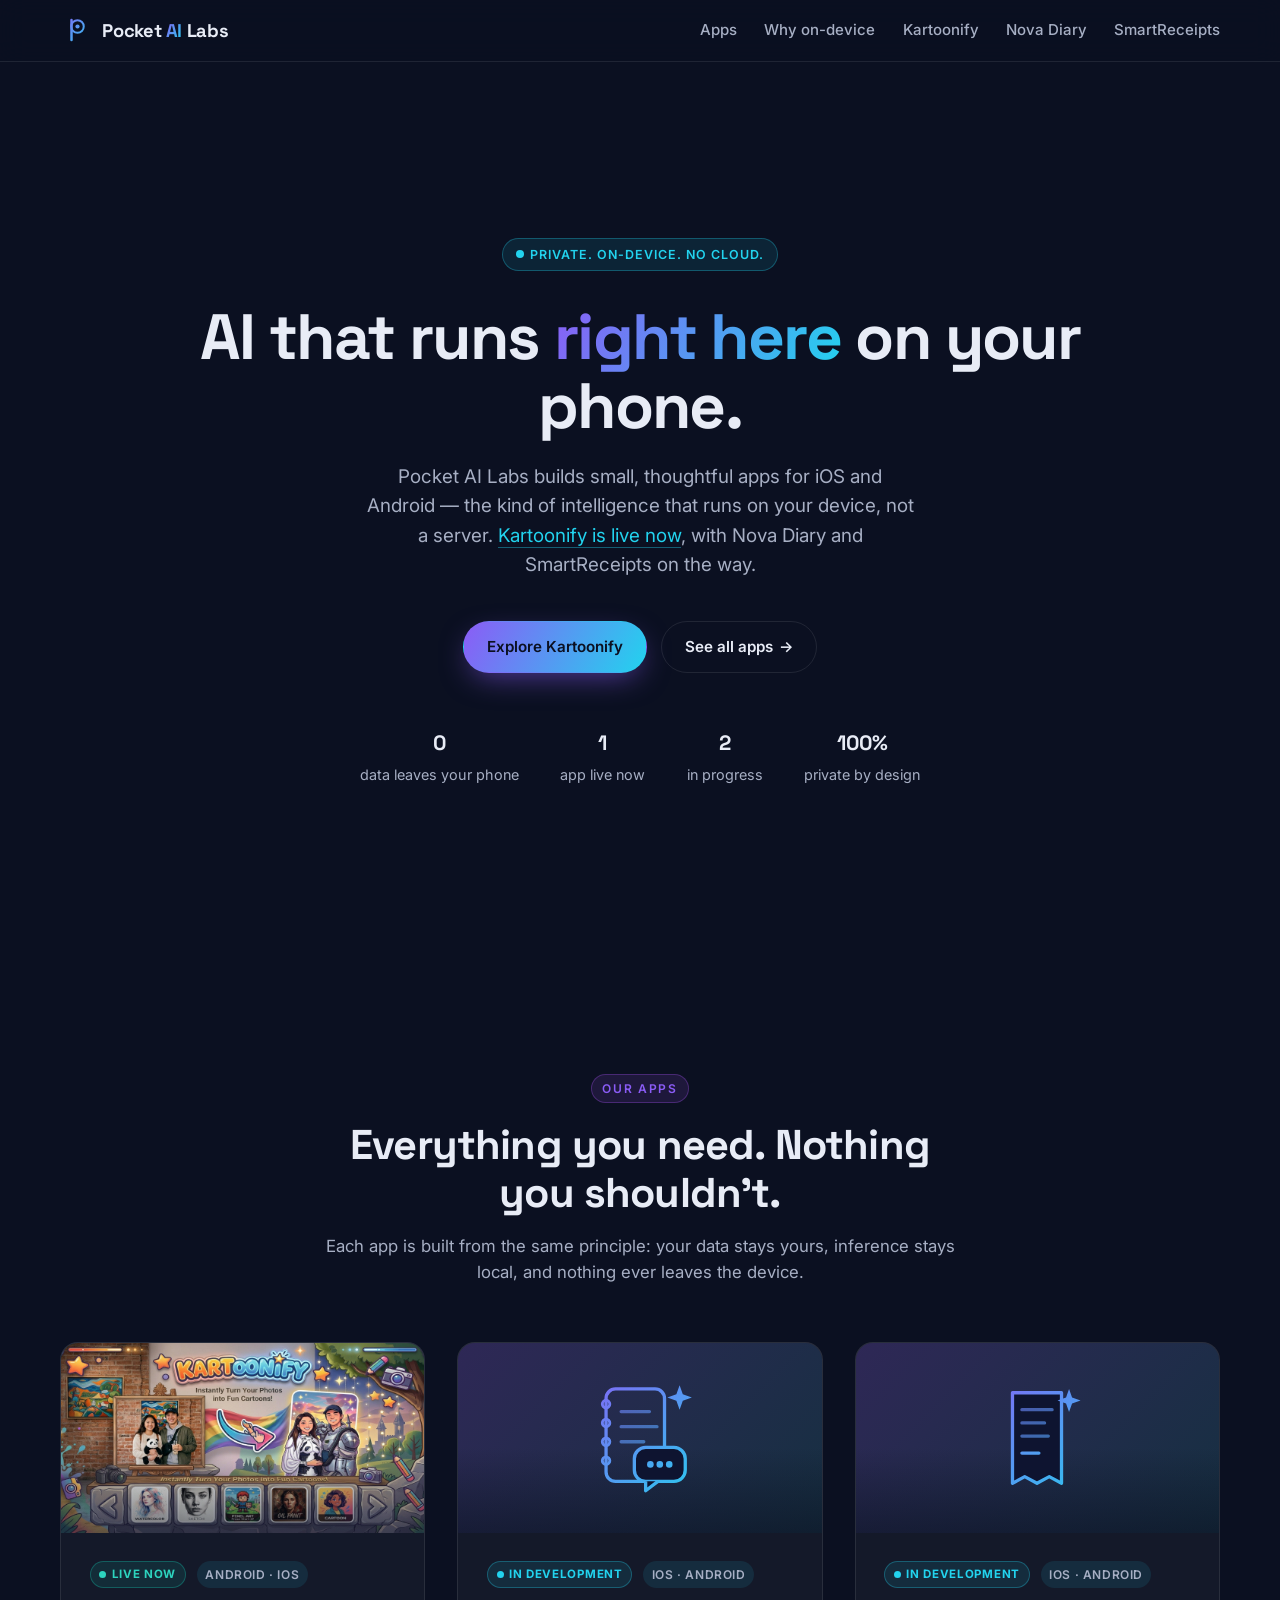
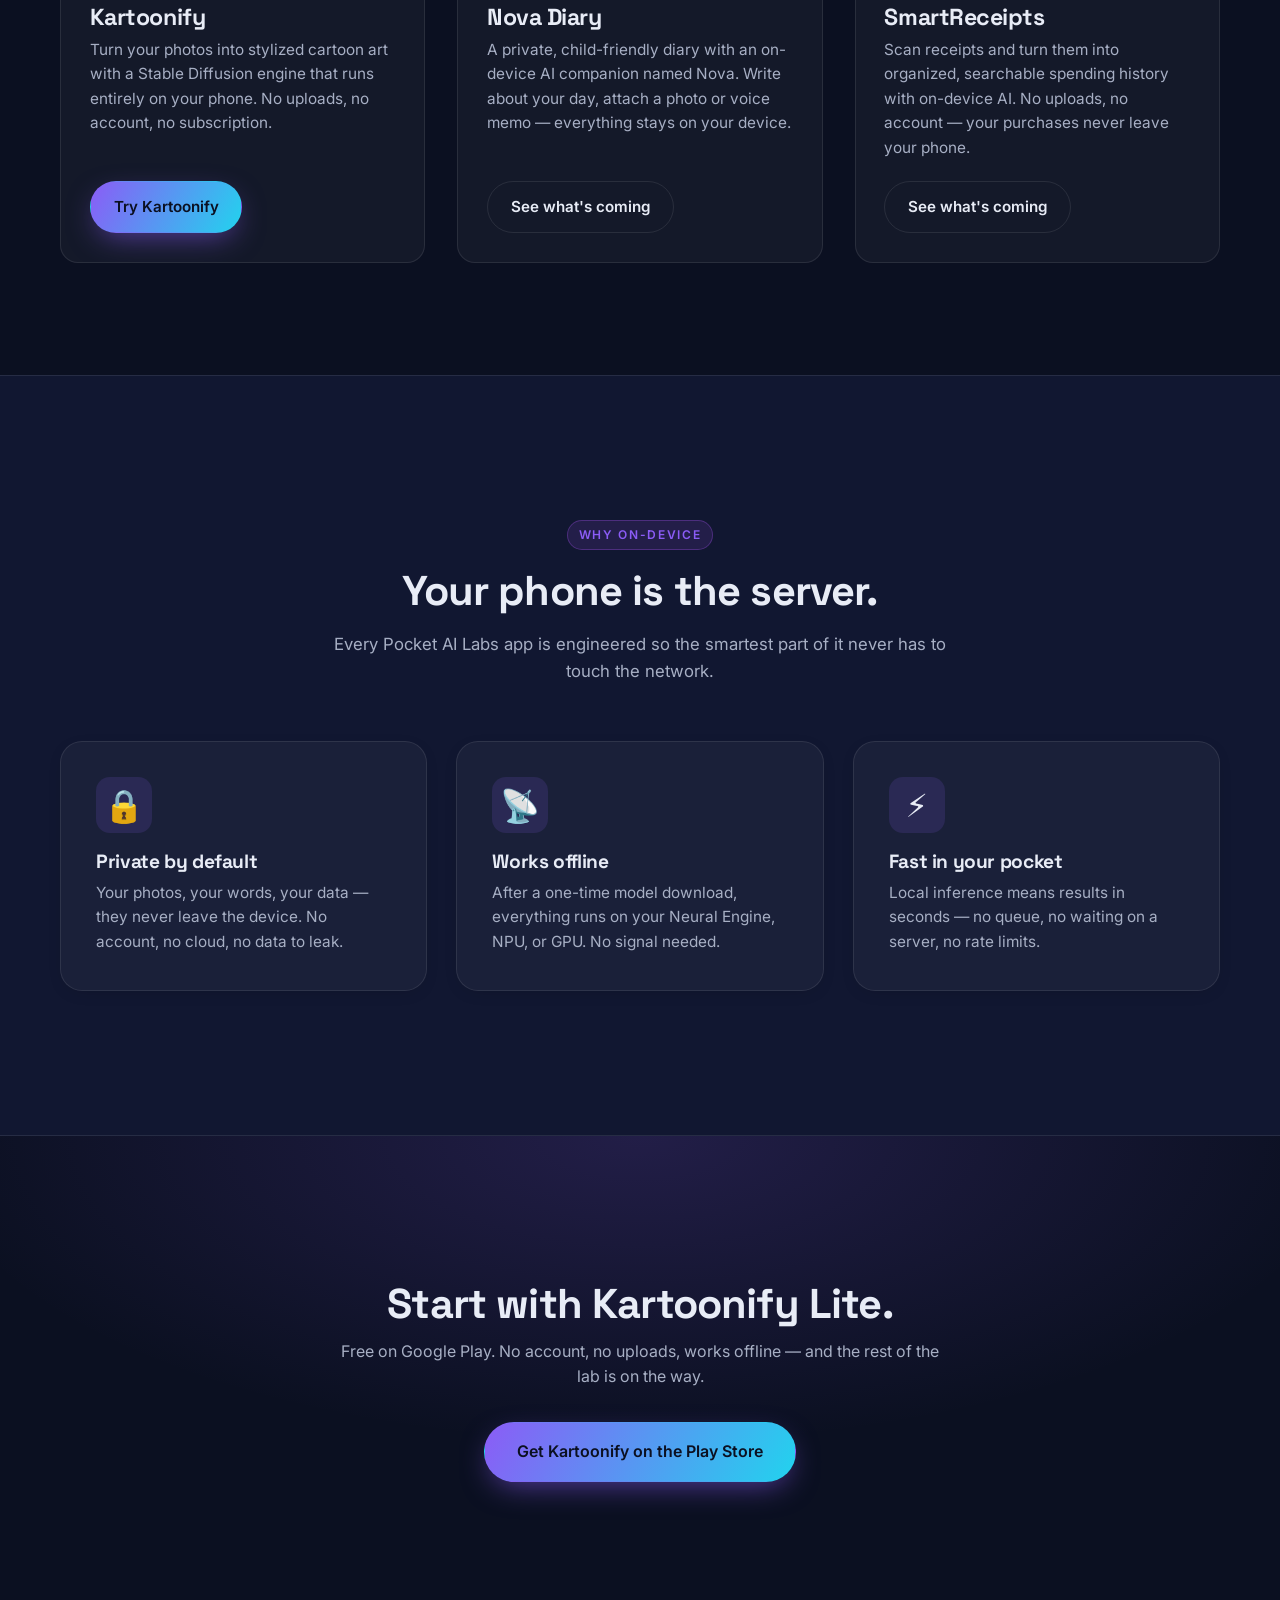
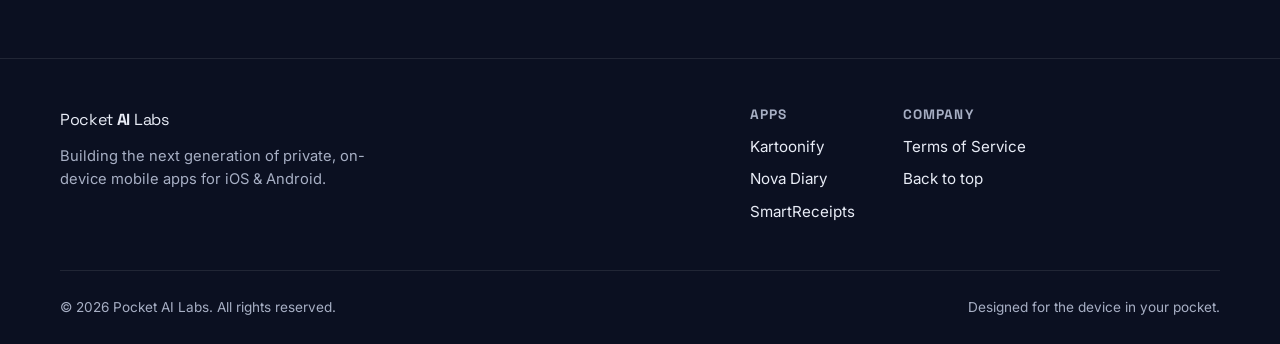
==== index.html @ 828a1514 "Wire Nova Diary placeholder links to the new landing page - Homepage Nova Diary card: 'Watch this sp" ====
<!DOCTYPE html>
<html lang="en">
<head>
  <meta charset="UTF-8" />
  <meta name="viewport" content="width=device-width, initial-scale=1.0" />
  <meta name="description" content="Pocket AI Labs — Building private, on-device AI apps for iOS and Android. Kartoonify is live now. Something's cooking…" />
  <meta name="theme-color" content="#0b1021" />
  <link rel="icon" type="image/svg+xml" href="assets/social/favicon.svg" />
  <link rel="apple-touch-icon" href="assets/social/favicon.svg" />
  <title>Pocket AI Labs — On-device AI apps · Pocket AI Labs</title>
  <link rel="preconnect" href="https://fonts.googleapis.com" />
  <link rel="preconnect" href="https://fonts.gstatic.com" crossorigin />
  <link href="https://fonts.googleapis.com/css2?family=Inter:wght@400;500;600;700;800&family=Space+Grotesk:wght@500;600;700;800&display=swap" rel="stylesheet" />
  <link rel="stylesheet" href="css/styles.css" />
  <style>
    /* ---------- Hero ---------- */
    .studio-hero {
      min-height: 100vh;
      display: flex;
      flex-direction: column;
      align-items: center;
      justify-content: center;
      text-align: center;
      padding: clamp(4rem, 10vw, 7rem) 0;
    }
    .studio-hero > .container { width: min(1160px, 92%); }
    .studio-badge {
      display: inline-flex; align-items: center; gap: 0.55em;
      font-size: 0.78rem; font-weight: 600; letter-spacing: 0.08em;
      text-transform: uppercase; color: var(--cyan);
      background: rgba(34, 211, 238, 0.1); border: 1px solid rgba(34, 211, 238, 0.3);
      border-radius: 999px; padding: 0.45em 1em; margin-bottom: 2rem;
    }
    .studio-badge .dot { width: 8px; height: 8px; border-radius: 50%; background: var(--cyan); box-shadow: 0 0 0 0 rgba(34,211,238,0.6); animation: badgePulse 2s ease-out infinite; }
    @keyframes badgePulse { 0% { box-shadow: 0 0 0 0 rgba(34,211,238,0.5); } 70% { box-shadow: 0 0 0 10px rgba(34,211,238,0); } 100% { box-shadow: 0 0 0 0 rgba(34,211,238,0); } }
    .studio-copy h1 {
      font-size: clamp(2.4rem, 6.5vw, 4rem); font-weight: 800; line-height: 1.08;
      letter-spacing: -0.025em; margin: 0 auto 1.3rem; max-width: 22ch;
    }
    .studio-sub { font-size: 1.18rem; color: var(--text-dim); max-width: 46ch; margin: 0 auto 2.6rem; line-height: 1.55; }
    .studio-sub a { color: var(--cyan); text-decoration: none; border-bottom: 1px solid rgba(34,211,238,0.4); }
    .studio-sub a:hover { border-bottom-color: var(--cyan); }
    .studio-cta { display: flex; gap: 0.9rem; justify-content: center; flex-wrap: wrap; margin-bottom: 3.4rem; }
    .studio-principles { display: flex; gap: 2.6rem; justify-content: center; flex-wrap: wrap; list-style: none; }
    .studio-principles li { color: var(--text-dim); font-size: 0.9rem; display: flex; flex-direction: column; gap: 0.15em; }
    .studio-principles li b { display: block; font-family: "Space Grotesk", sans-serif; font-size: 1.3rem; color: var(--text); }

    /* ---------- Section kicker (matches kartoonify.css) ---------- */
    .kicker {
      display: inline-block; font-size: 0.75rem; font-weight: 600;
      letter-spacing: 0.14em; text-transform: uppercase; color: var(--violet, #a855f7);
      background: rgba(168, 85, 247, 0.12); border: 1px solid rgba(168, 85, 247, 0.3);
      padding: 0.35em 0.85em; border-radius: 999px; margin-bottom: 1.1rem;
    }

    /* ---------- App lineup ---------- */
    .apps-section { padding: clamp(4rem, 10vw, 7rem) 0; }
    .app-cards { display: grid; grid-template-columns: repeat(auto-fit, minmax(320px, 1fr)); gap: 2rem; align-items: stretch; }
    .app-card {
      background: var(--surface); border: 1px solid var(--border); border-radius: var(--radius);
      overflow: hidden; transition: transform 0.3s var(--ease), border-color 0.3s, background 0.3s;
      display: flex; flex-direction: column; height: 100%;
    }
    .app-card:hover { transform: translateY(-6px); border-color: rgba(34,211,238,0.4); background: var(--surface-hi); }
    .app-thumb { position: relative; height: 190px; overflow: hidden; display: grid; place-items: center; }
    .app-thumb img { position: absolute; inset: 0; width: 100%; height: 100%; object-fit: cover; }
    .app-thumb::after { content: ""; position: absolute; inset: 0; background: linear-gradient(180deg, rgba(11,16,33,0) 55%, rgba(11,16,33,0.55)); }
    .thumb-live { background: linear-gradient(135deg, rgba(34,211,238,0.22), rgba(139,92,246,0.12)); }
    .thumb-wip { background: linear-gradient(135deg, rgba(139,92,246,0.22), rgba(34,211,238,0.12)); }
    .thumb-wip svg { width: 132px; height: 132px; position: relative; z-index: 1; }
    .app-card figcaption { padding: 1.7rem 1.8rem 1.8rem; display: flex; flex-direction: column; flex: 1; }
    .app-card figcaption h3 { font-size: 1.45rem; margin-bottom: 0.45rem; }
    .app-card figcaption > p { color: var(--text-dim); font-size: 0.96rem; flex: 1; margin-bottom: 1.3rem; }
    .app-meta { display: flex; align-items: center; gap: 0.7rem; margin-bottom: 1rem; flex-wrap: wrap; }
    .status-pill { display: inline-flex; align-items: center; gap: 0.45em; font-size: 0.72rem; font-weight: 700; letter-spacing: 0.06em; text-transform: uppercase; padding: 0.3em 0.75em; border-radius: 999px; }
    .status-live { color: #2dd4bf; background: rgba(20,184,166,0.12); border: 1px solid rgba(20,184,166,0.35); }
    .status-live .dot { width: 7px; height: 7px; border-radius: 50%; background: #2dd4bf; }
    .status-wip { color: var(--cyan); background: rgba(34,211,238,0.1); border: 1px solid rgba(34,211,238,0.3); }
    .status-wip .dot { width: 7px; height: 7px; border-radius: 50%; background: var(--cyan); }
    .app-tag { font-size: 0.75rem; font-weight: 600; letter-spacing: 0.05em; text-transform: uppercase; color: var(--text-dim); }
    .app-card .card-cta { margin-top: auto; display: flex; align-items: center; justify-content: space-between; gap: 1rem; }
    .coming-note { font-size: 0.85rem; color: var(--text-dim); font-weight: 500; }

    @media (max-width: 640px) {
      .studio-principles { gap: 1.4rem; }
      .app-cards { grid-template-columns: 1fr; }
    }
  </style>
</head>
<body id="top">
  <header class="site-header">
    <div class="container header-inner">
      <a href="#top" class="brand" aria-label="Pocket AI Labs home">
        <span class="brand-mark" aria-hidden="true">
          <svg viewBox="0 0 64 64" width="32" height="32" fill="none">
            <path d="M23 52V12" stroke="url(#g)" stroke-width="5" stroke-linecap="round"/>
            <circle cx="35" cy="25" r="12.5" stroke="url(#g)" stroke-width="4" fill="none"/>
            <circle cx="35" cy="25" r="4.2" fill="url(#g)"/>
            <defs>
              <linearGradient id="g" x1="0" y1="0" x2="64" y2="64" gradientUnits="userSpaceOnUse">
                <stop stop-color="#8b5cf6"/><stop offset="1" stop-color="#22d3ee"/>
              </linearGradient>
            </defs>
          </svg>
        </span>
        <span class="brand-name">Pocket <b>AI</b> Labs</span>
      </a>

      <nav class="main-nav" id="mainNav" aria-label="Primary">
        <a href="#apps">Apps</a>
        <a href="#why">Why on-device</a>
        <a href="kartoonify/kartoonify.html">Kartoonify</a>
        <a href="pocket_diary/nova-diary.html">Nova Diary</a>
        <a href="smartreceipts.html">SmartReceipts</a>
      </nav>

      <button class="nav-toggle" id="navToggle" aria-expanded="false" aria-controls="mainNav" aria-label="Toggle menu">
        <span></span><span></span><span></span>
      </button>
    </div>
  </header>

  <main>
    <!-- Hero -->
    <section class="studio-hero">
      <div class="container">
        <span class="studio-badge"><span class="dot" aria-hidden="true"></span> Private. On-device. No cloud.</span>
        <div class="studio-copy">
          <h1>AI that runs <span class="grad-text">right here</span> on your phone.</h1>
          <p class="studio-sub">
            Pocket AI Labs builds small, thoughtful apps for iOS and Android &mdash; the kind of
            intelligence that runs on your device, not a server. <a href="kartoonify/kartoonify.html">Kartoonify is live now</a>, with Nova Diary and SmartReceipts on the way.
          </p>
        </div>

        <div class="studio-cta">
          <a href="kartoonify/kartoonify.html" class="btn btn-primary">Explore Kartoonify</a>
          <a href="#apps" class="btn btn-ghost">See all apps <span aria-hidden="true">&rarr;</span></a>
        </div>

        <ul class="studio-principles">
          <li><b>0</b>data leaves your phone</li>
          <li><b>1</b>app live now</li>
          <li><b>2</b>in progress</li>
          <li><b>100%</b>private by design</li>
        </ul>
      </div>
    </section>

    <!-- App lineup -->
    <section class="apps-section" id="apps">
      <div class="container">
        <div class="section-head">
          <span class="kicker">Our apps</span>
          <h2>Everything you need. Nothing you shouldn't.</h2>
          <p class="section-sub">Each app is built from the same principle: your data stays yours, inference stays local, and nothing ever leaves the device.</p>
        </div>

        <div class="app-cards">
          <!-- Kartoonify -->
          <article class="app-card">
            <figure class="app-thumb thumb-live" aria-hidden="true">
              <img src="kartoonify/assets/images/kartoonify/splash_landscape.jpeg" alt="" loading="lazy" />
            </figure>
            <figcaption>
              <div class="app-meta">
                <span class="status-pill status-live"><span class="dot" aria-hidden="true"></span> Live now</span>
                <span class="app-tag">Android &middot; iOS</span>
              </div>
              <h3>Kartoonify</h3>
              <p>Turn your photos into stylized cartoon art with a Stable Diffusion engine that runs entirely on your phone. No uploads, no account, no subscription.</p>
              <div class="card-cta">
                <a href="kartoonify/kartoonify.html" class="btn btn-primary">Try Kartoonify</a>
              </div>
            </figcaption>
          </article>

          <!-- Nova Diary -->
          <article class="app-card">
            <figure class="app-thumb thumb-wip" aria-hidden="true">
              <svg viewBox="0 0 140 140" fill="none" xmlns="http://www.w3.org/2000/svg">
                <defs>
                  <linearGradient id="pdg" x1="0" y1="0" x2="140" y2="140" gradientUnits="userSpaceOnUse">
                    <stop stop-color="#8b5cf6"/><stop offset="1" stop-color="#22d3ee"/>
                  </linearGradient>
                </defs>
                <rect x="34" y="18" width="62" height="98" rx="10" stroke="url(#pdg)" stroke-width="3.5"/>
                <circle cx="34" cy="34" r="4" stroke="url(#pdg)" stroke-width="3"/>
                <circle cx="34" cy="54" r="4" stroke="url(#pdg)" stroke-width="3"/>
                <circle cx="34" cy="74" r="4" stroke="url(#pdg)" stroke-width="3"/>
                <circle cx="34" cy="94" r="4" stroke="url(#pdg)" stroke-width="3"/>
                <path d="M50 42h30M50 58h38M50 74h24" stroke="url(#pdg)" stroke-width="3.5" stroke-linecap="round" opacity="0.65"/>
                <rect x="64" y="80" width="54" height="36" rx="12" fill="#0e1430" stroke="url(#pdg)" stroke-width="3.5"/>
                <path d="M76 116v10l13-10" fill="#0e1430" stroke="url(#pdg)" stroke-width="3.5" stroke-linejoin="round"/>
                <circle cx="81" cy="98" r="3.5" fill="url(#pdg)"/>
                <circle cx="91" cy="98" r="3.5" fill="url(#pdg)"/>
                <circle cx="101" cy="98" r="3.5" fill="url(#pdg)"/>
                <path d="M112 14l3.4 9.6L125 27l-9.6 3.4L112 40l-3.4-9.6L99 27l9.6-3.4z" fill="url(#pdg)"/>
              </svg>
            </figure>
            <figcaption>
              <div class="app-meta">
                <span class="status-pill status-wip"><span class="dot" aria-hidden="true"></span> In development</span>
                <span class="app-tag">iOS &middot; Android</span>
              </div>
              <h3>Nova Diary</h3>
              <p>A private, child-friendly diary with an on-device AI companion named Nova. Write about your day, attach a photo or voice memo &mdash; everything stays on your device.</p>
              <div class="card-cta">
                <a href="pocket_diary/nova-diary.html" class="btn btn-ghost">See what's coming</a>
              </div>
            </figcaption>
          </article>

          <!-- SmartReceipts -->
          <article class="app-card">
            <figure class="app-thumb thumb-wip" aria-hidden="true">
              <svg viewBox="0 0 140 140" fill="none" xmlns="http://www.w3.org/2000/svg">
                <defs>
                  <linearGradient id="srg" x1="0" y1="0" x2="140" y2="140" gradientUnits="userSpaceOnUse">
                    <stop stop-color="#8b5cf6"/><stop offset="1" stop-color="#22d3ee"/>
                  </linearGradient>
                </defs>
                <path d="M44 22h52v96l-13-7-13 7-13-7-13 7z" fill="#0e1430" stroke="url(#srg)" stroke-width="3.5" stroke-linejoin="round"/>
                <path d="M54 40h32M54 54h24M54 68h28" stroke="url(#srg)" stroke-width="3.5" stroke-linecap="round" opacity="0.65"/>
                <path d="M54 86h18" stroke="url(#srg)" stroke-width="3.5" stroke-linecap="round"/>
                <path d="M104 18l3.2 9 9 3.2-9 3.2-3.2 9-3.2-9-9-3.2 9-3.2z" fill="url(#srg)"/>
              </svg>
            </figure>
            <figcaption>
              <div class="app-meta">
                <span class="status-pill status-wip"><span class="dot" aria-hidden="true"></span> In development</span>
                <span class="app-tag">iOS &middot; Android</span>
              </div>
              <h3>SmartReceipts</h3>
              <p>Scan receipts and turn them into organized, searchable spending history with on-device AI. No uploads, no account &mdash; your purchases never leave your phone.</p>
              <div class="card-cta">
                <a href="smartreceipts.html" class="btn btn-ghost">See what's coming</a>
              </div>
            </figcaption>
          </article>
        </div>
      </div>
    </section>

    <!-- Why on-device -->
    <section class="section" id="why" style="background: var(--bg-soft); border-block: 1px solid var(--border);">
      <div class="container">
        <div class="section-head">
          <span class="kicker">Why on-device</span>
          <h2>Your phone is the server.</h2>
          <p class="section-sub">Every Pocket AI Labs app is engineered so the smartest part of it never has to touch the network.</p>
        </div>
        <div class="card-grid">
          <article class="card">
            <div class="card-icon" aria-hidden="true">🔒</div>
            <h3>Private by default</h3>
            <p>Your photos, your words, your data &mdash; they never leave the device. No account, no cloud, no data to leak.</p>
          </article>
          <article class="card">
            <div class="card-icon" aria-hidden="true">📡</div>
            <h3>Works offline</h3>
            <p>After a one-time model download, everything runs on your Neural Engine, NPU, or GPU. No signal needed.</p>
          </article>
          <article class="card">
            <div class="card-icon" aria-hidden="true">⚡</div>
            <h3>Fast in your pocket</h3>
            <p>Local inference means results in seconds &mdash; no queue, no waiting on a server, no rate limits.</p>
          </article>
        </div>
      </div>
    </section>

    <!-- CTA -->
    <section class="section cta-band">
      <div class="container cta-inner">
        <h2>Start with Kartoonify Lite.</h2>
        <p>Free on Google Play. No account, no uploads, works offline &mdash; and the rest of the lab is on the way.</p>
        <a class="btn btn-primary btn-lg" href="https://play.google.com/store/apps/details?id=com.pocketailabs.kartoonify.lite&hl=en_US" rel="noopener">Get Kartoonify on the Play Store</a>
      </div>
    </section>
  </main>

  <footer class="site-footer">
    <div class="container footer-inner">
      <div class="footer-brand">
        <span class="brand-name">Pocket <b>AI</b> Labs</span>
        <p>Building the next generation of private, on-device mobile apps for iOS &amp; Android.</p>
      </div>
      <nav class="footer-nav" aria-label="Footer">
        <div>
          <h4>Apps</h4>
          <a href="kartoonify/kartoonify.html">Kartoonify</a>
          <a href="pocket_diary/nova-diary.html">Nova Diary</a>
          <a href="smartreceipts.html">SmartReceipts</a>
        </div>
        <div>
          <h4>Company</h4>
          <a href="kartoonify/terms.html">Terms of Service</a>
          <a href="#top">Back to top</a>
        </div>
      </nav>
    </div>
    <div class="container footer-bottom">
      <p>&copy; <span id="year"></span> Pocket AI Labs. All rights reserved.</p>
      <p class="footer-note">Designed for the device in your pocket.</p>
    </div>
  </footer>

  <script src="js/main.js?v=2"></script>
</body>
</html>
---- css/styles.css ----
/* ---------- Base ---------- */
:root {
  --bg: #0b1021;
  --bg-soft: #111731;
  --surface: rgba(255, 255, 255, 0.04);
  --surface-hi: rgba(255, 255, 255, 0.07);
  --border: rgba(255, 255, 255, 0.09);
  --text: #e8ecf6;
  --text-dim: #a7afc4;
  --violet: #8b5cf6;
  --cyan: #22d3ee;
  --amber: #f59e0b;
  --grad: linear-gradient(120deg, #8b5cf6 0%, #22d3ee 100%);
  --radius: 18px;
  --maxw: 1160px;
  --ease: cubic-bezier(0.22, 1, 0.36, 1);
}

* { box-sizing: border-box; margin: 0; padding: 0; }

html { scroll-behavior: smooth; }

body {
  font-family: "Inter", system-ui, -apple-system, sans-serif;
  background: var(--bg);
  color: var(--text);
  line-height: 1.6;
  -webkit-font-smoothing: antialiased;
  overflow-x: hidden;
}

.container { width: min(var(--maxw), 92%); margin-inline: auto; }

h1, h2, h3, h4, .brand-name { font-family: "Space Grotesk", "Inter", sans-serif; line-height: 1.15; letter-spacing: -0.02em; }

a { color: inherit; text-decoration: none; }
img { max-width: 100%; display: block; }

.grad-text { background: var(--grad); -webkit-background-clip: text; background-clip: text; color: transparent; }

.eyebrow {
  display: inline-block;
  font-size: 0.78rem;
  font-weight: 600;
  letter-spacing: 0.14em;
  text-transform: uppercase;
  color: var(--cyan);
  background: rgba(34, 211, 238, 0.1);
  border: 1px solid rgba(34, 211, 238, 0.25);
  padding: 0.35em 0.8em;
  border-radius: 999px;
  margin-bottom: 1.1rem;
}

/* ---------- Buttons ---------- */
.btn {
  display: inline-flex; align-items: center; justify-content: center; gap: 0.4em;
  font-weight: 600; font-size: 0.95rem;
  padding: 0.85em 1.5em; border-radius: 999px; cursor: pointer;
  border: 1px solid transparent; transition: transform 0.25s var(--ease), box-shadow 0.25s var(--ease), background 0.25s;
  white-space: nowrap;
}
.btn:active { transform: translateY(1px) scale(0.99); }
.btn-primary {
  background: var(--grad); color: #0b1021;
  box-shadow: 0 10px 30px -8px rgba(139, 92, 246, 0.6);
}
.btn-primary:hover { transform: translateY(-2px); box-shadow: 0 16px 40px -8px rgba(34, 211, 238, 0.6); }
.btn-ghost { background: transparent; border-color: var(--border); color: var(--text); }
.btn-ghost:hover { background: var(--surface-hi); border-color: rgba(255,255,255,0.2); }
.btn-sm { padding: 0.6em 1.2em; font-size: 0.88rem; }
.btn-lg { padding: 1em 2em; font-size: 1rem; }

/* ---------- Header ---------- */
.site-header {
  position: sticky; top: 0; z-index: 50;
  backdrop-filter: blur(14px);
  background: rgba(11, 16, 33, 0.72);
  border-bottom: 1px solid var(--border);
}
.header-inner { display: flex; align-items: center; justify-content: space-between; padding: 0.9rem 0; gap: 1rem; }
.brand { display: flex; align-items: center; gap: 0.65rem; font-weight: 700; font-size: 1.15rem; }
.brand b { background: var(--grad); -webkit-background-clip: text; background-clip: text; color: transparent; }
.brand-mark { display: grid; place-items: center; }
.main-nav { display: flex; gap: 1.7rem; align-items: center; }
.main-nav a { color: var(--text-dim); font-weight: 500; font-size: 0.94rem; transition: color 0.2s; position: relative; }
.main-nav a:hover { color: var(--text); }
.nav-toggle { display: none; flex-direction: column; gap: 5px; background: none; border: 0; cursor: pointer; padding: 6px; }
.nav-toggle span { width: 24px; height: 2px; background: var(--text); border-radius: 2px; transition: 0.3s; }

/* ---------- Hero ---------- */
.hero { position: relative; padding: clamp(6rem, 14vw, 10rem) 0 6rem; overflow: hidden; }
.hero-bg {
  position: absolute; inset: 0; z-index: -1;
  background:
    radial-gradient(60% 55% at 78% 18%, rgba(139, 92, 246, 0.28), transparent 60%),
    radial-gradient(55% 50% at 15% 75%, rgba(34, 211, 238, 0.18), transparent 60%);
}
.hero-inner { display: grid; grid-template-columns: 1.05fr 0.95fr; gap: clamp(2rem, 5vw, 4rem); align-items: center; }
.hero-copy h1 { font-size: clamp(2.4rem, 6vw, 4rem); margin-bottom: 1.3rem; }
.lede { font-size: 1.15rem; color: var(--text-dim); max-width: 42ch; margin-bottom: 2.4rem; }
.hero-cta { display: flex; gap: 0.9rem; flex-wrap: wrap; margin-bottom: 2.4rem; }
.hero-stats { display: flex; gap: 2rem; flex-wrap: wrap; }
.hero-stats li { list-style: none; color: var(--text-dim); font-size: 0.95rem; }
.hero-stats b { display: block; font-family: "Space Grotesk", sans-serif; font-size: 1.5rem; color: var(--text); }

/* Hero phone visual */
.hero-visual { position: relative; display: grid; place-items: center; min-height: 480px; }
.phone {
  position: relative; width: 230px; height: 470px; border-radius: 40px;
 background: linear-gradient(160deg, #1c2547, #0a0f20);
  border: 6px solid #232b4d;
  box-shadow: 0 40px 80px -20px rgba(0,0,0,0.7), inset 0 0 0 2px rgba(255,255,255,0.04);
  padding: 10px; overflow: hidden;
}
.phone-notch { position: absolute; top: 12px; left: 50%; transform: translateX(-50%); width: 90px; height: 20px; background: #0a0f20; border-radius: 0 0 14px 14px; z-index: 3; }
.phone-screen {
  position: relative; height: 100%; width: 100%; border-radius: 30px;
  background: radial-gradient(120% 90% at 50% 0%, #16204a, #0a0e1e 70%);
  display: flex; flex-direction: column; align-items: center; justify-content: center; gap: 1.4rem;
  overflow: hidden;
}
.pulse-ring {
  position: absolute; width: 200px; height: 200px; border-radius: 50%;
  border: 1px solid rgba(139, 92, 246, 0.3);
  animation: pulse 3.4s ease-out infinite;
}
.pulse-ring:nth-child(2) { animation-delay: 1.1s; }
.pulse-ring:nth-child(3) { animation-delay: 2.2s; }
@keyframes pulse { 0% { transform: scale(0.4); opacity: 0.7; } 100% { transform: scale(1.4); opacity: 0; } }
.ai-core { position: relative; display: flex; flex-direction: column; align-items: center; gap: 0.5rem; z-index: 2; }
.ai-core-dot {
  width: 64px; height: 64px; border-radius: 50%;
  background: var(--grad);
  box-shadow: 0 0 40px rgba(139, 92, 246, 0.7), 0 0 80px rgba(34, 211, 238, 0.4);
  animation: bob 4s ease-in-out infinite;
}
@keyframes bob { 0%,100% { transform: translateY(0); } 50% { transform: translateY(-10px); } }
.ai-core-label { font-size: 0.75rem; color: var(--text-dim); letter-spacing: 0.05em; }
.phone-metric { font-family: "Space Grotesk", sans-serif; font-size: 2rem; color: var(--cyan); display: flex; align-items: baseline; gap: 0.4rem; }
.phone-metric small { font-size: 0.7rem; color: var(--text-dim); font-family: "Inter", sans-serif; }
.phone-bar-row { display: flex; gap: 6px; align-items: flex-end; height: 60px; }
.phone-bar-row span { width: 12px; height: calc(var(--h) * 1px); background: var(--grad); border-radius: 6px; animation: bar 1.6s ease-in-out infinite; }
.phone-bar-row span:nth-child(2) { animation-delay: 0.2s; }
.phone-bar-row span:nth-child(3) { animation-delay: 0.4s; }
.phone-bar-row span:nth-child(4) { animation-delay: 0.6s; }
@keyframes bar { 0%,100% { transform: scaleY(1); } 50% { transform: scaleY(0.55); } }

.floating-chip {
  position: absolute; padding: 0.6em 1em; border-radius: 999px;
  background: var(--surface-hi); border: 1px solid var(--border);
  backdrop-filter: blur(8px); font-size: 0.85rem; font-weight: 500;
  animation: float 5s ease-in-out infinite;
}
.chip-1 { top: 12%; left: -4%; }
.chip-2 { top: 55%; right: -8%; animation-delay: 1.4s; }
.chip-3 { bottom: 8%; left: -12%; animation-delay: 2.6s; }
@keyframes float { 0%,100% { transform: translateY(0); } 50% { transform: translateY(-14px); } }

/* ---------- Trusted ---------- */
.trusted { padding: 2.2rem 0; border-block: 1px solid var(--border); background: var(--bg-soft); }
.trusted-label { text-align: center; color: var(--text-dim); font-size: 0.85rem; letter-spacing: 0.08em; text-transform: uppercase; margin-bottom: 1.3rem; }
.trusted-logos { display: flex; flex-wrap: wrap; justify-content: center; gap: 1.4rem; list-style: none; }
.trusted-logos li { color: var(--text-dim); font-weight: 600; font-size: 1.05rem; opacity: 0.8; }

/* ---------- Sections ---------- */
.section { padding: clamp(5rem, 12vw, 9rem) 0; }
.section-head { text-align: center; max-width: 640px; margin: 0 auto 3.5rem; }
.section-head h2 { font-size: clamp(1.8rem, 4vw, 2.6rem); margin-bottom: 1rem; }
.section-sub { color: var(--text-dim); font-size: 1.05rem; }

/* ---------- Features ---------- */
.card-grid {
  display: grid;
  grid-template-columns: repeat(auto-fit, minmax(280px, 1fr));
  gap: 1.8rem;
  align-items: stretch;
}
.card {
  display: flex;
  flex-direction: column;
  box-shadow: 0 4px 20px -10px rgba(0,0,0,0.3);
  background: var(--surface); border: 1px solid var(--border);
  border-radius: calc(var(--radius) + 4px); padding: 2.2rem;
  transition: transform 0.3s var(--ease), border-color 0.3s, background 0.3s;
  height: 100%;
}
.card .card-icon { margin-bottom: 1.1rem; flex-shrink: 0; }
.card h3 { margin-bottom: 0.5rem; flex-shrink: 0; }
.card p { color: var(--text-dim); font-size: 0.96rem; margin-top: auto; }
.card:hover { transform: translateY(-6px); border-color: rgba(139, 92, 246, 0.4); background: var(--surface-hi); }
.card-icon { font-size: 2rem; width: 56px; height: 56px; display: grid; place-items: center; border-radius: 14px; background: rgba(139, 92, 246, 0.14); margin-bottom: 1.1rem; }
.card h3 { font-size: 1.2rem; margin-bottom: 0.5rem; }
.card p { color: var(--text-dim); font-size: 0.96rem; }

/* ---------- How ---------- */
.steps {
  list-style: none;
  display: grid;
  gap: 1.8rem;
  max-width: 760px;
  margin: 0 auto;
  align-items: stretch;
}
.step {
  display: flex;
  gap: 1.4rem;
  align-items: flex-start;
  background: var(--surface);
  border: 1px solid var(--border);
  border-radius: calc(var(--radius) + 4px);
  padding: 2rem;
  height: 100%;
}
.step-num { font-family: "Space Grotesk", sans-serif; font-size: 1.6rem; font-weight: 700; background: var(--grad); -webkit-background-clip: text; background-clip: text; color: transparent; min-width: 3ch; }
.step h3 { font-size: 1.15rem; margin-bottom: 0.4rem; }
.step p { color: var(--text-dim); font-size: 0.95rem; }

/* ---------- Apps ---------- */
.app-grid {
  display: grid;
  grid-template-columns: repeat(auto-fit, minmax(260px, 1fr));
  gap: 2rem;
  align-items: stretch;
}
.app-card {
  background: var(--surface); border: 1px solid var(--border); border-radius: var(--radius); overflow: hidden; transition: transform 0.3s var(--ease), border-color 0.3s;
  display: flex; flex-direction: column;
  height: 100%;
}
.app-card:hover { transform: translateY(-6px); border-color: rgba(34, 211, 238, 0.4); }
.app-thumb { height: 150px; display: grid; place-items: center; font-size: 3.4rem; }
.thumb-1 { background: linear-gradient(135deg, rgba(139,92,246,0.25), rgba(34,211,238,0.12)); }
.thumb-2 { background: linear-gradient(135deg, rgba(34,211,238,0.25), rgba(139,92,246,0.12)); }
.thumb-3 { background: linear-gradient(135deg, rgba(168,85,247,0.25), rgba(244,114,182,0.12)); }
.app-card figcaption {
  padding: 1.8rem; display: flex; flex-direction: column; flex: 1;
}
.app-card figcaption h3 { margin-bottom: 0.5rem; flex-shrink: 0; }
.app-card figcaption p { color: var(--text-dim); font-size: 0.94rem; flex: 1; }
.app-card figcaption .app-tag { margin-top: auto; }
.app-card h3 { font-size: 1.2rem; margin-bottom: 0.5rem; }
.app-card p { color: var(--text-dim); font-size: 0.94rem; margin-bottom: 0.9rem; }
.app-tag { display: inline-block; font-size: 0.75rem; font-weight: 600; letter-spacing: 0.06em; text-transform: uppercase; color: var(--cyan); background: rgba(34,211,238,0.1); padding: 0.3em 0.7em; border-radius: 999px; }

/* ---------- CTA / Contact ---------- */
.cta-band { background: radial-gradient(80% 90% at 50% 0%, rgba(139,92,246,0.18), transparent 70%); }
.cta-inner { text-align: center; max-width: 620px; }
.cta-inner h2 { font-size: clamp(1.8rem, 4vw, 2.6rem); margin-bottom: 0.7rem; }
.cta-inner > p { color: var(--text-dim); margin-bottom: 2rem; }
.cta-form { display: flex; gap: 0.7rem; flex-wrap: wrap; justify-content: center; align-items: flex-start; }
.field { text-align: left; flex: 1 1 240px; }
.field label { display: block; font-size: 0.82rem; color: var(--text-dim); margin-bottom: 0.4rem; letter-spacing: 0.04em; }
.field input {
  width: 100%; padding: 0.9em 1.1em; border-radius: 12px; font-size: 1rem;
  background: var(--bg-soft); color: var(--text); border: 1px solid var(--border);
  transition: border-color 0.2s;
}
.field input:focus { outline: none; border-color: var(--violet); }
.form-error { display: block; color: #fb7185; font-size: 0.78rem; margin-top: 0.35rem; min-height: 1em; }
.form-status { margin-top: 1.2rem; color: var(--cyan); font-weight: 500; min-height: 1.2em; }

/* Coming-soon / notify form (shared) */
.notify-form {
  display: flex; gap: 0.7rem; flex-wrap: wrap; align-items: flex-start;
}
.notify-form .field { text-align: left; flex: 1 1 240px; }
.notify-form .field label { display: block; font-size: 0.82rem; color: var(--text-dim); margin-bottom: 0.4rem; letter-spacing: 0.04em; }
.notify-form .field input {
  width: 100%; padding: 0.9em 1.1em; border-radius: 12px; font-size: 1rem;
  background: var(--bg-soft); color: var(--text); border: 1px solid var(--border);
  transition: border-color 0.2s;
}
.notify-form .field input:focus { outline: none; border-color: var(--violet); }
.store-buttons { display: flex; gap: 1rem; justify-content: center; flex-wrap: wrap; }
.store-btn {
  display: inline-flex; align-items: center; gap: 0.7em;
  background: var(--surface); border: 1px dashed var(--border);
  border-radius: 12px; padding: 0.8em 1.4em; font-weight: 600;
  color: var(--text-dim); cursor: default; opacity: 0.75;
}
.store-btn.disabled { cursor: default; }
.store-btn span:first-child { filter: grayscale(0.7); }
@media (max-width: 480px) {
  .notify-form { flex-direction: column; align-items: stretch; }
  .notify-form .btn { width: 100%; }
}

/* ---------- Footer ---------- */
.site-footer { border-top: 1px solid var(--border); padding-top: 3rem; margin-top: 2rem; }
.footer-inner { display: grid; grid-template-columns: 1.4fr 1fr; gap: 2rem; padding-bottom: 2.4rem; }
.footer-brand p { color: var(--text-dim); font-size: 0.92rem; margin-top: 0.8rem; max-width: 36ch; }
.footer-nav { display: flex; gap: 3rem; }
.footer-nav h4 { font-size: 0.85rem; text-transform: uppercase; letter-spacing: 0.08em; color: var(--text-dim); margin-bottom: 0.8rem; }
.footer-nav a { display: block; color: var(--text); margin-bottom: 0.5rem; font-size: 0.95rem; }
.footer-nav a:hover { color: var(--cyan); }
.footer-bottom { display: flex; justify-content: space-between; flex-wrap: wrap; gap: 0.5rem; padding: 1.6rem 0; border-top: 1px solid var(--border); color: var(--text-dim); font-size: 0.85rem; }

/* ---------- Reveal on scroll ---------- */
.reveal { opacity: 0; transform: translateY(28px); transition: opacity 0.7s var(--ease), transform 0.7s var(--ease); }
.reveal.in { opacity: 1; transform: none; }

/* ---------- Responsive ---------- */
@media (max-width: 880px) {
  .hero-inner { grid-template-columns: 1fr; text-align: left; }
  .hero-visual { order: -1; min-height: 420px; margin-bottom: 1rem; }
  .footer-inner { grid-template-columns: 1fr; }
}
@media (max-width: 720px) {
  .main-nav, .site-header .btn { display: none; }
  .nav-toggle { display: flex; }
  .main-nav.open {
    display: flex; flex-direction: column; position: absolute; top: 100%; left: 0; right: 0;
    background: var(--bg-soft); border-bottom: 1px solid var(--border);
    padding: 1.2rem 5%; gap: 1.1rem;
  }
  .cta-form { flex-direction: column; align-items: stretch; }
  .cta-form .btn { width: 100%; }
}
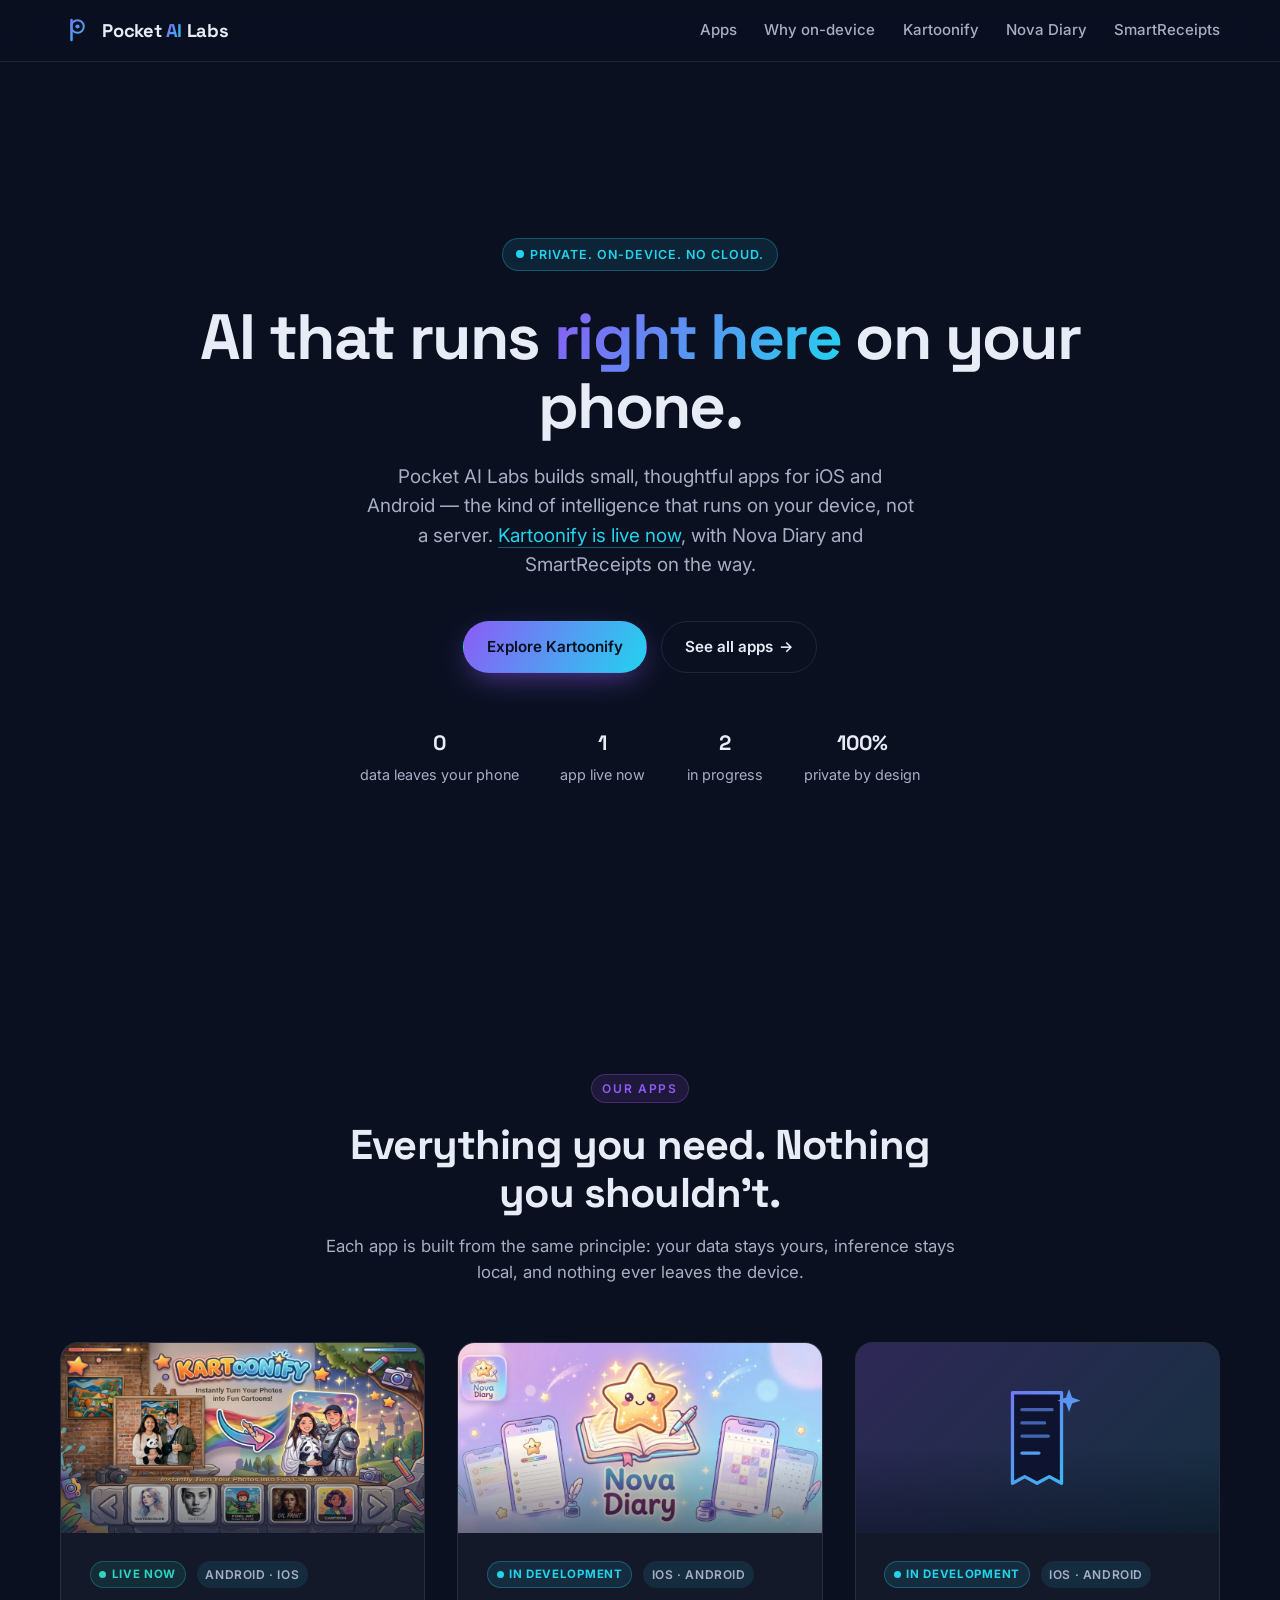
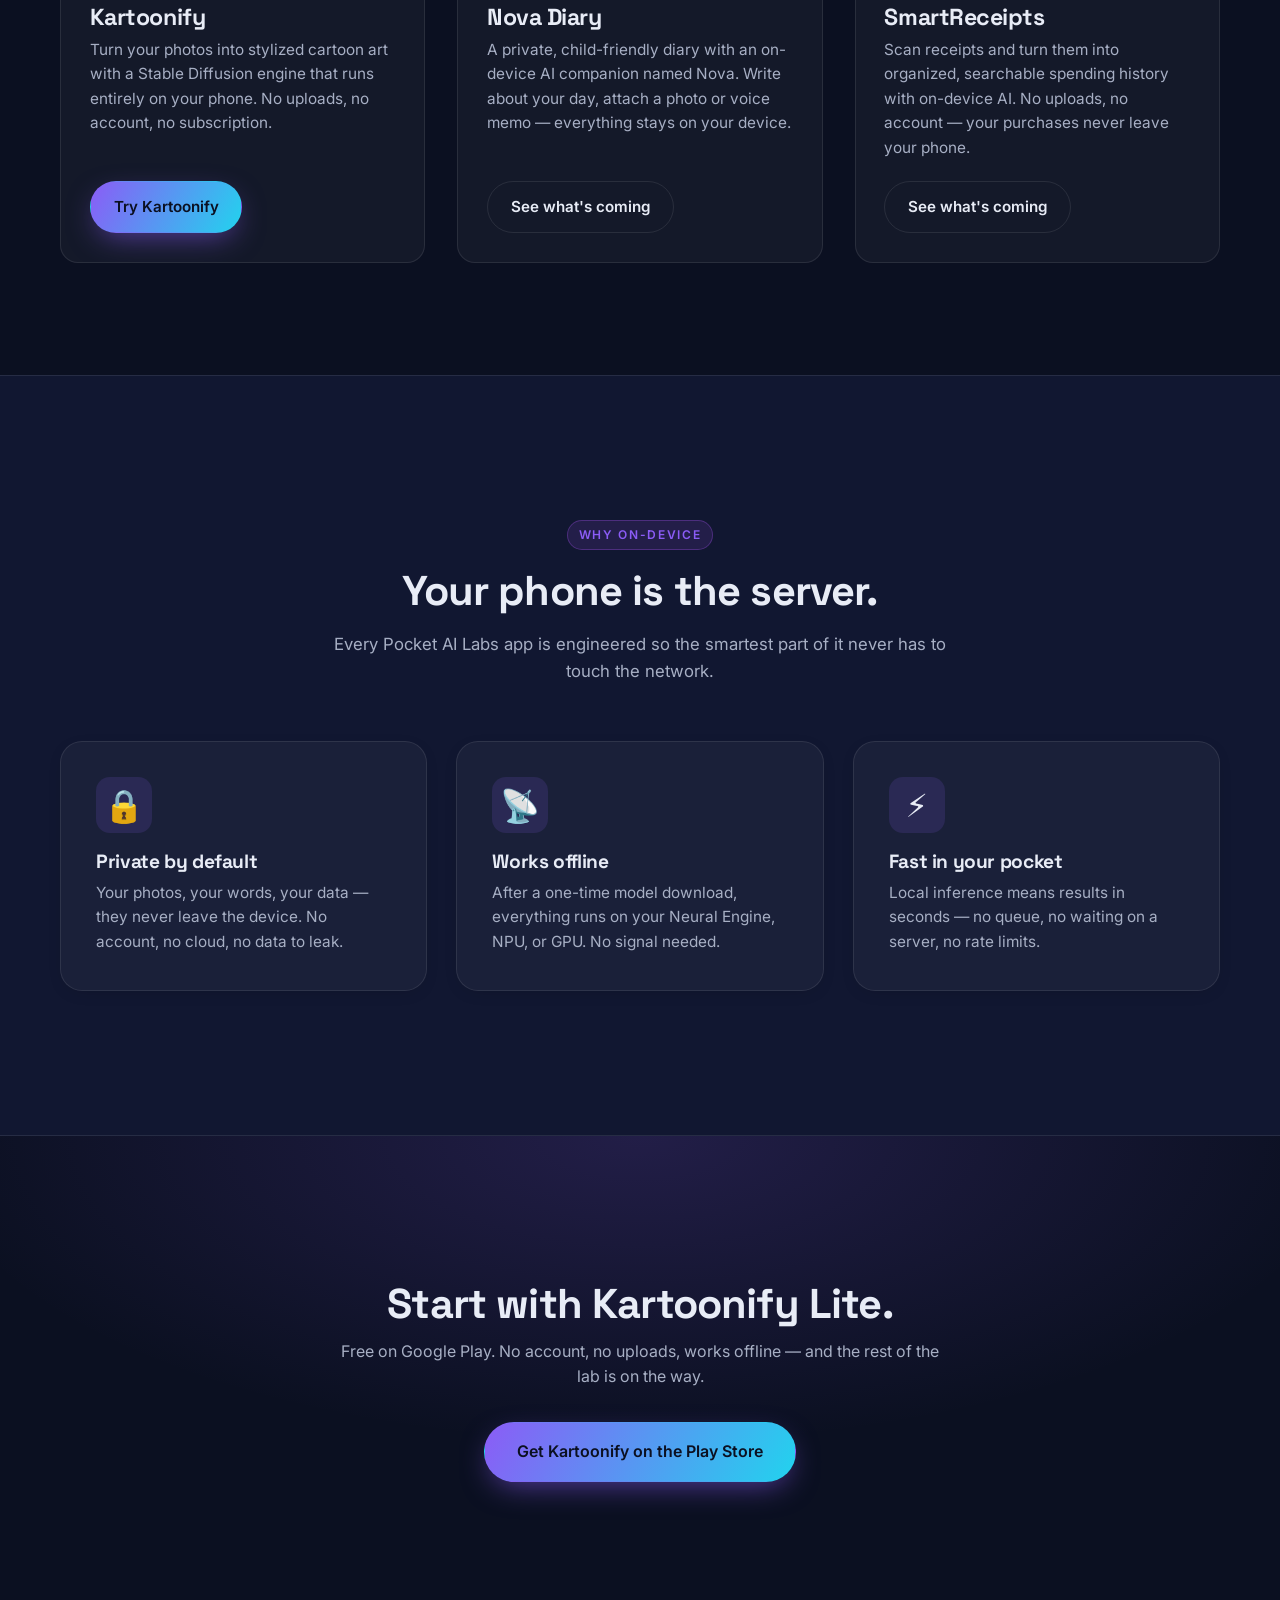
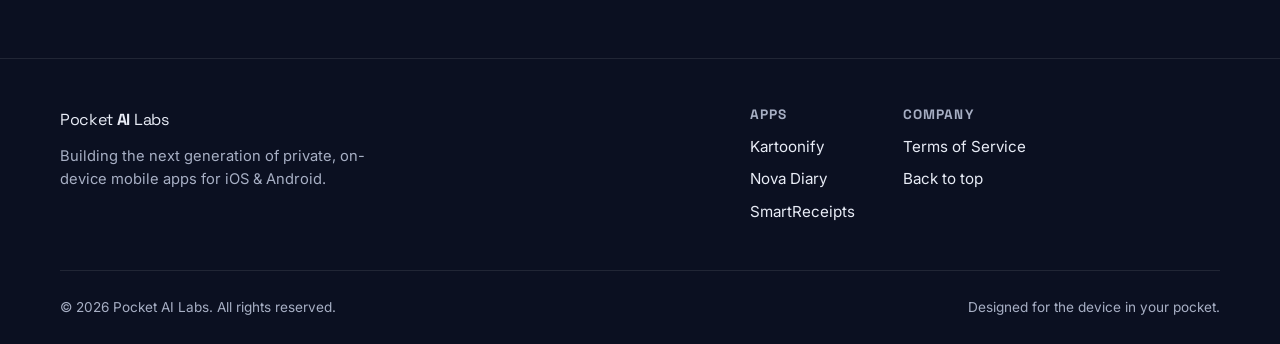
==== commit 738b7a6d: "Use the Nova Diary feature graphic on the home page card Copy the 1024x500 store feature graphic (JP" ====
--- a/index.html
+++ b/index.html
@@ -178,25 +178,7 @@
           <!-- Nova Diary -->
           <article class="app-card">
             <figure class="app-thumb thumb-wip" aria-hidden="true">
-              <svg viewBox="0 0 140 140" fill="none" xmlns="http://www.w3.org/2000/svg">
-                <defs>
-                  <linearGradient id="pdg" x1="0" y1="0" x2="140" y2="140" gradientUnits="userSpaceOnUse">
-                    <stop stop-color="#8b5cf6"/><stop offset="1" stop-color="#22d3ee"/>
-                  </linearGradient>
-                </defs>
-                <rect x="34" y="18" width="62" height="98" rx="10" stroke="url(#pdg)" stroke-width="3.5"/>
-                <circle cx="34" cy="34" r="4" stroke="url(#pdg)" stroke-width="3"/>
-                <circle cx="34" cy="54" r="4" stroke="url(#pdg)" stroke-width="3"/>
-                <circle cx="34" cy="74" r="4" stroke="url(#pdg)" stroke-width="3"/>
-                <circle cx="34" cy="94" r="4" stroke="url(#pdg)" stroke-width="3"/>
-                <path d="M50 42h30M50 58h38M50 74h24" stroke="url(#pdg)" stroke-width="3.5" stroke-linecap="round" opacity="0.65"/>
-                <rect x="64" y="80" width="54" height="36" rx="12" fill="#0e1430" stroke="url(#pdg)" stroke-width="3.5"/>
-                <path d="M76 116v10l13-10" fill="#0e1430" stroke="url(#pdg)" stroke-width="3.5" stroke-linejoin="round"/>
-                <circle cx="81" cy="98" r="3.5" fill="url(#pdg)"/>
-                <circle cx="91" cy="98" r="3.5" fill="url(#pdg)"/>
-                <circle cx="101" cy="98" r="3.5" fill="url(#pdg)"/>
-                <path d="M112 14l3.4 9.6L125 27l-9.6 3.4L112 40l-3.4-9.6L99 27l9.6-3.4z" fill="url(#pdg)"/>
-              </svg>
+              <img src="pocket_diary/assets/featured-graphic.jpeg" alt="" loading="lazy" />
             </figure>
             <figcaption>
               <div class="app-meta">
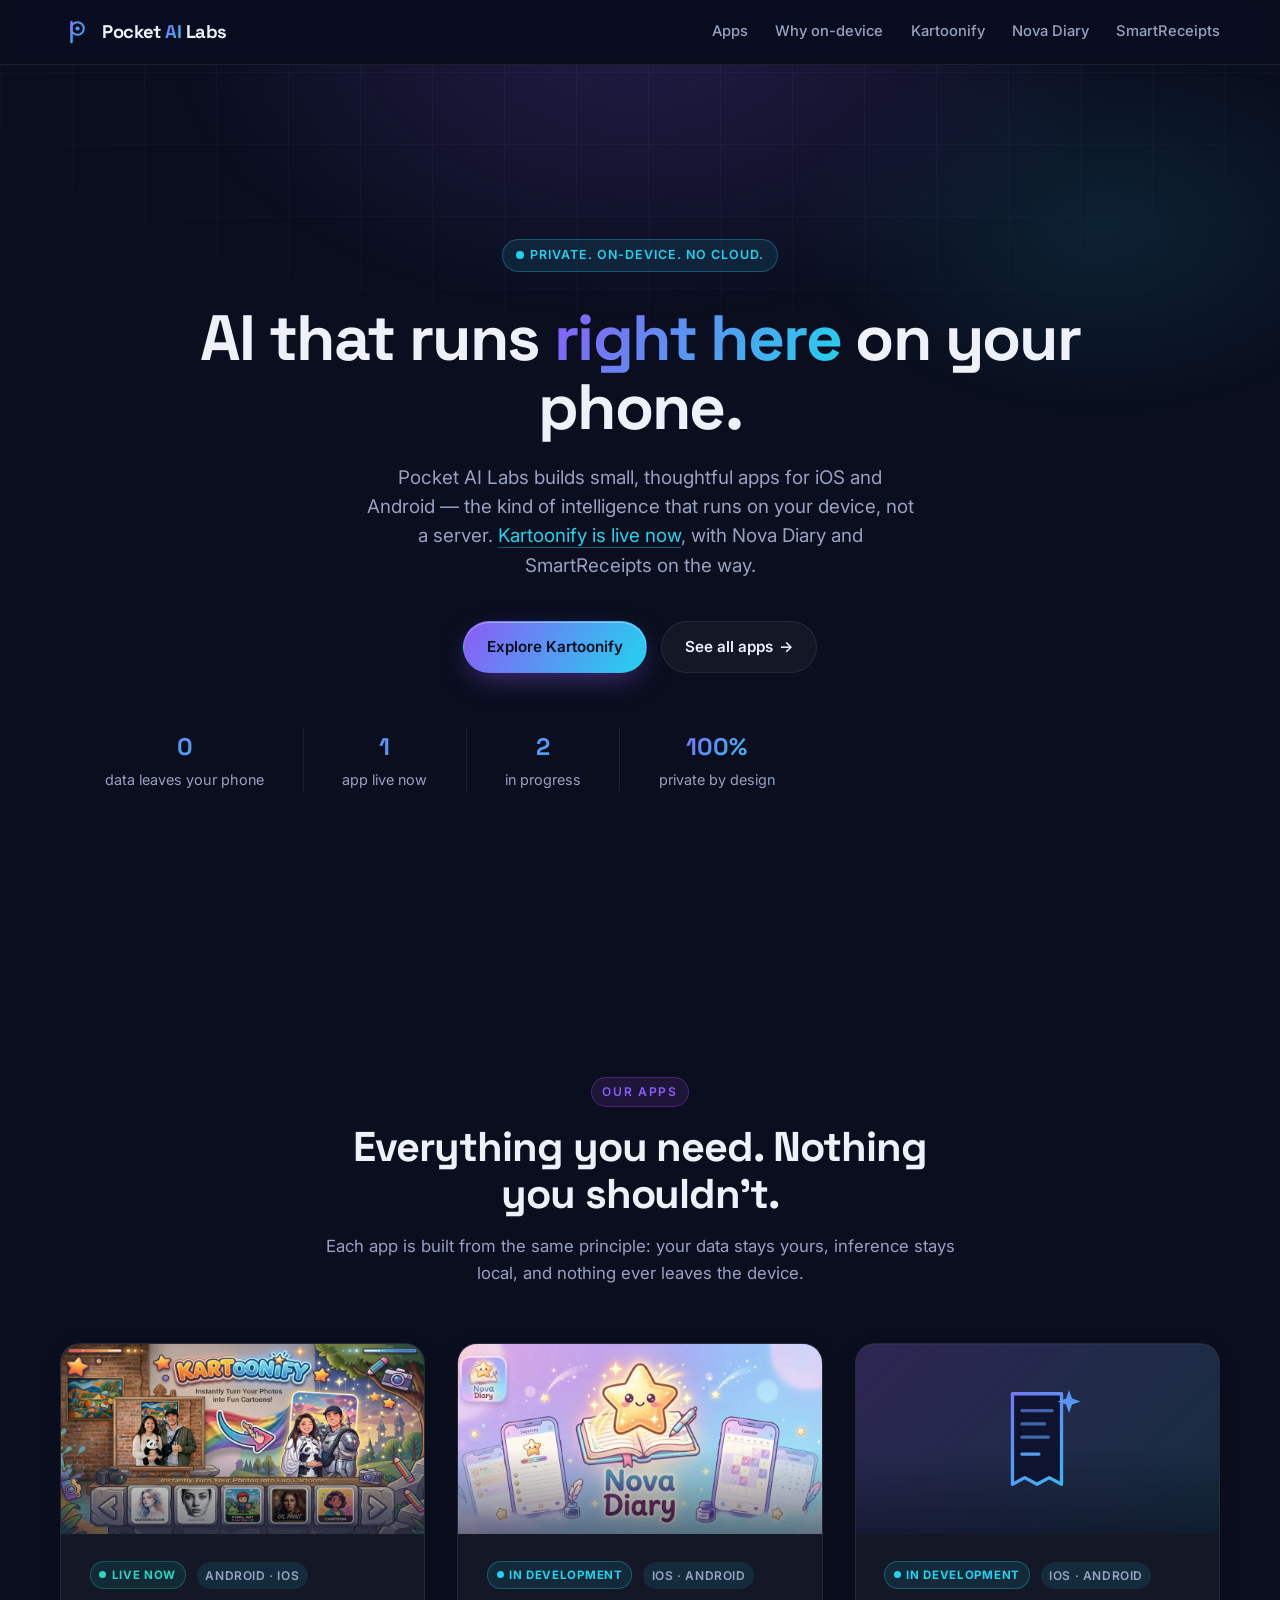
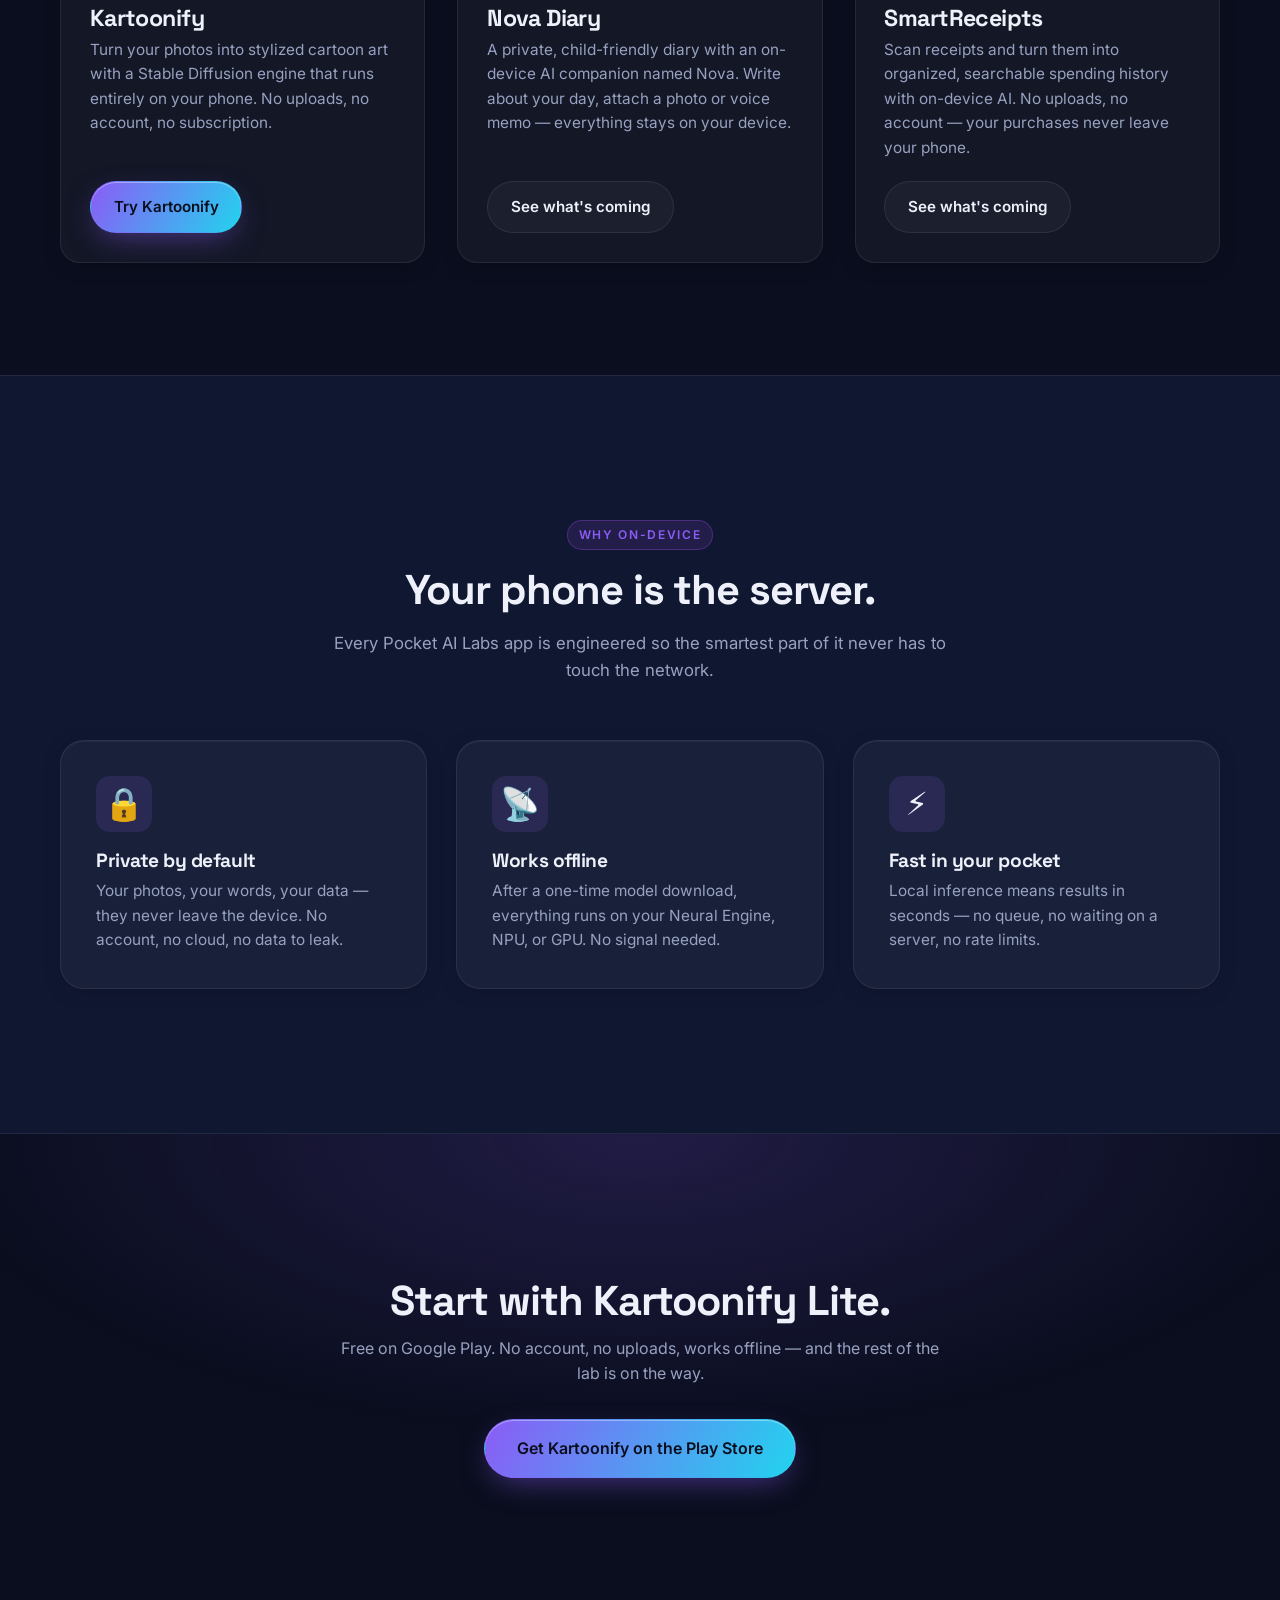
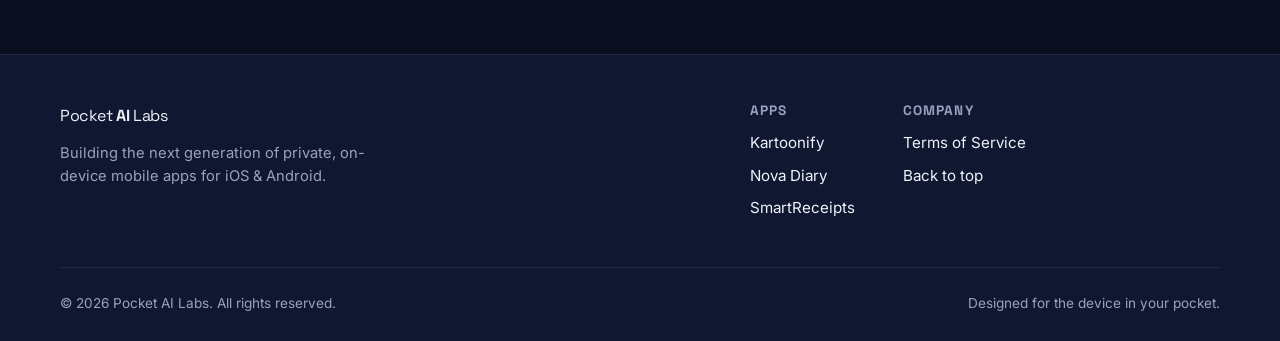
==== commit 52a7cab9: "Site-wide design pass: unified brand palette + premium polish - Unify palette across all 3 styleshee" ====
--- a/index.html
+++ b/index.html
@@ -4,17 +4,18 @@
   <meta charset="UTF-8" />
   <meta name="viewport" content="width=device-width, initial-scale=1.0" />
   <meta name="description" content="Pocket AI Labs — Building private, on-device AI apps for iOS and Android. Kartoonify is live now. Something's cooking…" />
-  <meta name="theme-color" content="#0b1021" />
+  <meta name="theme-color" content="#0a0e1e" />
   <link rel="icon" type="image/svg+xml" href="assets/social/favicon.svg" />
   <link rel="apple-touch-icon" href="assets/social/favicon.svg" />
   <title>Pocket AI Labs — On-device AI apps · Pocket AI Labs</title>
   <link rel="preconnect" href="https://fonts.googleapis.com" />
   <link rel="preconnect" href="https://fonts.gstatic.com" crossorigin />
   <link href="https://fonts.googleapis.com/css2?family=Inter:wght@400;500;600;700;800&family=Space+Grotesk:wght@500;600;700;800&display=swap" rel="stylesheet" />
-  <link rel="stylesheet" href="css/styles.css" />
+  <link rel="stylesheet" href="css/styles.css?v=2" />
   <style>
     /* ---------- Hero ---------- */
     .studio-hero {
+      position: relative;
       min-height: 100vh;
       display: flex;
       flex-direction: column;
@@ -22,6 +23,9 @@
       justify-content: center;
       text-align: center;
       padding: clamp(4rem, 10vw, 7rem) 0;
+      background:
+        radial-gradient(55% 48% at 50% -4%, rgba(139, 92, 246, 0.18), transparent 68%),
+        radial-gradient(38% 34% at 86% 18%, rgba(34, 211, 238, 0.1), transparent 62%);
     }
     .studio-hero > .container { width: min(1160px, 92%); }
     .studio-badge {
@@ -41,9 +45,10 @@
     .studio-sub a { color: var(--cyan); text-decoration: none; border-bottom: 1px solid rgba(34,211,238,0.4); }
     .studio-sub a:hover { border-bottom-color: var(--cyan); }
     .studio-cta { display: flex; gap: 0.9rem; justify-content: center; flex-wrap: wrap; margin-bottom: 3.4rem; }
-    .studio-principles { display: flex; gap: 2.6rem; justify-content: center; flex-wrap: wrap; list-style: none; }
-    .studio-principles li { color: var(--text-dim); font-size: 0.9rem; display: flex; flex-direction: column; gap: 0.15em; }
-    .studio-principles li b { display: block; font-family: "Space Grotesk", sans-serif; font-size: 1.3rem; color: var(--text); }
+    .studio-principles { display: flex; justify-content: center; flex-wrap: wrap; list-style: none; max-width: 760px; }
+    .studio-principles li { color: var(--text-dim); font-size: 0.9rem; display: flex; flex-direction: column; gap: 0.15em; padding: 0 2.4rem; border-left: 1px solid var(--border); }
+    .studio-principles li:first-child { border-left: 0; }
+    .studio-principles li b { display: block; font-family: "Space Grotesk", sans-serif; font-size: 1.5rem; font-weight: 700; background: var(--grad); -webkit-background-clip: text; background-clip: text; color: transparent; }
 
     /* ---------- Section kicker (matches kartoonify.css) ---------- */
     .kicker {
@@ -110,7 +115,7 @@
         <a href="#apps">Apps</a>
         <a href="#why">Why on-device</a>
         <a href="kartoonify/kartoonify.html">Kartoonify</a>
-        <a href="pocket_diary/nova-diary.html">Nova Diary</a>
+        <a href="nova_diary/nova-diary.html">Nova Diary</a>
         <a href="smartreceipts.html">SmartReceipts</a>
       </nav>
 
@@ -178,7 +183,7 @@
           <!-- Nova Diary -->
           <article class="app-card">
             <figure class="app-thumb thumb-wip" aria-hidden="true">
-              <img src="pocket_diary/assets/featured-graphic.jpeg" alt="" loading="lazy" />
+              <img src="nova_diary/assets/featured-graphic.jpeg" alt="" loading="lazy" />
             </figure>
             <figcaption>
               <div class="app-meta">
@@ -188,7 +193,7 @@
               <h3>Nova Diary</h3>
               <p>A private, child-friendly diary with an on-device AI companion named Nova. Write about your day, attach a photo or voice memo &mdash; everything stays on your device.</p>
               <div class="card-cta">
-                <a href="pocket_diary/nova-diary.html" class="btn btn-ghost">See what's coming</a>
+                <a href="nova_diary/nova-diary.html" class="btn btn-ghost">See what's coming</a>
               </div>
             </figcaption>
           </article>
@@ -272,7 +277,7 @@
         <div>
           <h4>Apps</h4>
           <a href="kartoonify/kartoonify.html">Kartoonify</a>
-          <a href="pocket_diary/nova-diary.html">Nova Diary</a>
+          <a href="nova_diary/nova-diary.html">Nova Diary</a>
           <a href="smartreceipts.html">SmartReceipts</a>
         </div>
         <div>
--- a/css/styles.css
+++ b/css/styles.css
@@ -1,19 +1,22 @@
 /* ---------- Base ---------- */
 :root {
-  --bg: #0b1021;
-  --bg-soft: #111731;
+  --bg: #0a0e1e;
+  --bg-soft: #101731;
   --surface: rgba(255, 255, 255, 0.04);
-  --surface-hi: rgba(255, 255, 255, 0.07);
-  --border: rgba(255, 255, 255, 0.09);
-  --text: #e8ecf6;
-  --text-dim: #a7afc4;
+  --surface-hi: rgba(255, 255, 255, 0.075);
+  --border: rgba(255, 255, 255, 0.08);
+  --text: #eef1fa;
+  --text-dim: #98a2c0;
   --violet: #8b5cf6;
+  --violet-2: #a78bfa;
   --cyan: #22d3ee;
   --amber: #f59e0b;
   --grad: linear-gradient(120deg, #8b5cf6 0%, #22d3ee 100%);
-  --radius: 18px;
+  --radius: 20px;
   --maxw: 1160px;
   --ease: cubic-bezier(0.22, 1, 0.36, 1);
+  --shadow-card: 0 4px 24px -12px rgba(0, 0, 0, 0.5);
+  --shadow-lift: 0 24px 48px -24px rgba(139, 92, 246, 0.35);
 }
 
 * { box-sizing: border-box; margin: 0; padding: 0; }
@@ -26,12 +29,39 @@
   color: var(--text);
   line-height: 1.6;
   -webkit-font-smoothing: antialiased;
+  text-rendering: optimizeLegibility;
   overflow-x: hidden;
 }
 
+/* Subtle blueprint grid, fading out toward the bottom of the page */
+body::before {
+  content: "";
+  position: fixed;
+  inset: 0;
+  z-index: -1;
+  pointer-events: none;
+  background-image:
+    linear-gradient(rgba(148, 163, 255, 0.05) 1px, transparent 1px),
+    linear-gradient(90deg, rgba(148, 163, 255, 0.05) 1px, transparent 1px);
+  background-size: 72px 72px;
+  -webkit-mask-image: radial-gradient(ellipse 100% 65% at 50% 0%, #000 25%, transparent 78%);
+  mask-image: radial-gradient(ellipse 100% 65% at 50% 0%, #000 25%, transparent 78%);
+}
+
+::selection { background: rgba(139, 92, 246, 0.45); color: #fff; }
+
+:focus-visible { outline: 2px solid var(--cyan); outline-offset: 3px; border-radius: 4px; }
+
+::-webkit-scrollbar { width: 10px; height: 10px; }
+::-webkit-scrollbar-track { background: var(--bg); }
+::-webkit-scrollbar-thumb { background: rgba(255, 255, 255, 0.14); border-radius: 999px; border: 2px solid var(--bg); }
+::-webkit-scrollbar-thumb:hover { background: rgba(255, 255, 255, 0.24); }
+
 .container { width: min(var(--maxw), 92%); margin-inline: auto; }
 
-h1, h2, h3, h4, .brand-name { font-family: "Space Grotesk", "Inter", sans-serif; line-height: 1.15; letter-spacing: -0.02em; }
+h1, h2, h3, h4, .brand-name { font-family: "Space Grotesk", "Inter", sans-serif; line-height: 1.12; letter-spacing: -0.025em; }
+h1 { font-weight: 800; }
+h2, h3 { font-weight: 700; }
 
 a { color: inherit; text-decoration: none; }
 img { max-width: 100%; display: block; }
@@ -62,28 +92,29 @@
 }
 .btn:active { transform: translateY(1px) scale(0.99); }
 .btn-primary {
-  background: var(--grad); color: #0b1021;
-  box-shadow: 0 10px 30px -8px rgba(139, 92, 246, 0.6);
-}
-.btn-primary:hover { transform: translateY(-2px); box-shadow: 0 16px 40px -8px rgba(34, 211, 238, 0.6); }
-.btn-ghost { background: transparent; border-color: var(--border); color: var(--text); }
-.btn-ghost:hover { background: var(--surface-hi); border-color: rgba(255,255,255,0.2); }
+  background: var(--grad); color: #0a0e1e;
+  box-shadow: 0 10px 30px -8px rgba(139, 92, 246, 0.5), inset 0 1px 0 rgba(255, 255, 255, 0.35);
+}
+.btn-primary:hover { transform: translateY(-2px); box-shadow: 0 16px 40px -10px rgba(34, 211, 238, 0.5), inset 0 1px 0 rgba(255, 255, 255, 0.35); }
+.btn-ghost { background: var(--surface); border-color: var(--border); color: var(--text); }
+.btn-ghost:hover { background: var(--surface-hi); border-color: rgba(139, 92, 246, 0.5); }
 .btn-sm { padding: 0.6em 1.2em; font-size: 0.88rem; }
 .btn-lg { padding: 1em 2em; font-size: 1rem; }
 
 /* ---------- Header ---------- */
 .site-header {
   position: sticky; top: 0; z-index: 50;
-  backdrop-filter: blur(14px);
-  background: rgba(11, 16, 33, 0.72);
+  backdrop-filter: blur(16px) saturate(1.4);
+  -webkit-backdrop-filter: blur(16px) saturate(1.4);
+  background: rgba(10, 14, 30, 0.7);
   border-bottom: 1px solid var(--border);
 }
-.header-inner { display: flex; align-items: center; justify-content: space-between; padding: 0.9rem 0; gap: 1rem; }
+.header-inner { display: flex; align-items: center; justify-content: space-between; padding: 1rem 0; gap: 1rem; }
 .brand { display: flex; align-items: center; gap: 0.65rem; font-weight: 700; font-size: 1.15rem; }
 .brand b { background: var(--grad); -webkit-background-clip: text; background-clip: text; color: transparent; }
 .brand-mark { display: grid; place-items: center; }
 .main-nav { display: flex; gap: 1.7rem; align-items: center; }
-.main-nav a { color: var(--text-dim); font-weight: 500; font-size: 0.94rem; transition: color 0.2s; position: relative; }
+.main-nav a { color: var(--text-dim); font-weight: 500; font-size: 0.92rem; transition: color 0.2s; position: relative; }
 .main-nav a:hover { color: var(--text); }
 .nav-toggle { display: none; flex-direction: column; gap: 5px; background: none; border: 0; cursor: pointer; padding: 6px; }
 .nav-toggle span { width: 24px; height: 2px; background: var(--text); border-radius: 2px; transition: 0.3s; }
@@ -103,6 +134,10 @@
 .hero-stats { display: flex; gap: 2rem; flex-wrap: wrap; }
 .hero-stats li { list-style: none; color: var(--text-dim); font-size: 0.95rem; }
 .hero-stats b { display: block; font-family: "Space Grotesk", sans-serif; font-size: 1.5rem; color: var(--text); }
+.hero-points { display: flex; gap: 2.4rem; flex-wrap: wrap; list-style: none; }
+.hero-points li { display: flex; flex-direction: column; gap: 0.1rem; }
+.hero-points b { font-family: "Space Grotesk", sans-serif; font-size: 1.2rem; font-weight: 700; background: var(--grad); -webkit-background-clip: text; background-clip: text; color: transparent; }
+.hero-points span { color: var(--text-dim); font-size: 0.85rem; }
 
 /* Hero phone visual */
 .hero-visual { position: relative; display: grid; place-items: center; min-height: 480px; }
@@ -179,16 +214,16 @@
 .card {
   display: flex;
   flex-direction: column;
-  box-shadow: 0 4px 20px -10px rgba(0,0,0,0.3);
+  box-shadow: var(--shadow-card), inset 0 1px 0 rgba(255, 255, 255, 0.05);
   background: var(--surface); border: 1px solid var(--border);
   border-radius: calc(var(--radius) + 4px); padding: 2.2rem;
-  transition: transform 0.3s var(--ease), border-color 0.3s, background 0.3s;
+  transition: transform 0.3s var(--ease), border-color 0.3s, background 0.3s, box-shadow 0.3s;
   height: 100%;
 }
 .card .card-icon { margin-bottom: 1.1rem; flex-shrink: 0; }
 .card h3 { margin-bottom: 0.5rem; flex-shrink: 0; }
 .card p { color: var(--text-dim); font-size: 0.96rem; margin-top: auto; }
-.card:hover { transform: translateY(-6px); border-color: rgba(139, 92, 246, 0.4); background: var(--surface-hi); }
+.card:hover { transform: translateY(-6px); border-color: rgba(139, 92, 246, 0.45); background: var(--surface-hi); box-shadow: var(--shadow-lift), inset 0 1px 0 rgba(255, 255, 255, 0.06); }
 .card-icon { font-size: 2rem; width: 56px; height: 56px; display: grid; place-items: center; border-radius: 14px; background: rgba(139, 92, 246, 0.14); margin-bottom: 1.1rem; }
 .card h3 { font-size: 1.2rem; margin-bottom: 0.5rem; }
 .card p { color: var(--text-dim); font-size: 0.96rem; }
@@ -224,11 +259,13 @@
   align-items: stretch;
 }
 .app-card {
-  background: var(--surface); border: 1px solid var(--border); border-radius: var(--radius); overflow: hidden; transition: transform 0.3s var(--ease), border-color 0.3s;
+  background: var(--surface); border: 1px solid var(--border); border-radius: var(--radius); overflow: hidden;
+  box-shadow: var(--shadow-card), inset 0 1px 0 rgba(255, 255, 255, 0.05);
+  transition: transform 0.3s var(--ease), border-color 0.3s, box-shadow 0.3s, background 0.3s;
   display: flex; flex-direction: column;
   height: 100%;
 }
-.app-card:hover { transform: translateY(-6px); border-color: rgba(34, 211, 238, 0.4); }
+.app-card:hover { transform: translateY(-6px); border-color: rgba(139, 92, 246, 0.45); box-shadow: var(--shadow-lift), inset 0 1px 0 rgba(255, 255, 255, 0.06); background: var(--surface-hi); }
 .app-thumb { height: 150px; display: grid; place-items: center; font-size: 3.4rem; }
 .thumb-1 { background: linear-gradient(135deg, rgba(139,92,246,0.25), rgba(34,211,238,0.12)); }
 .thumb-2 { background: linear-gradient(135deg, rgba(34,211,238,0.25), rgba(139,92,246,0.12)); }
@@ -287,7 +324,7 @@
 }
 
 /* ---------- Footer ---------- */
-.site-footer { border-top: 1px solid var(--border); padding-top: 3rem; margin-top: 2rem; }
+.site-footer { border-top: 1px solid var(--border); padding-top: 3rem; margin-top: 2rem; background: var(--bg-soft); }
 .footer-inner { display: grid; grid-template-columns: 1.4fr 1fr; gap: 2rem; padding-bottom: 2.4rem; }
 .footer-brand p { color: var(--text-dim); font-size: 0.92rem; margin-top: 0.8rem; max-width: 36ch; }
 .footer-nav { display: flex; gap: 3rem; }
@@ -297,8 +334,14 @@
 .footer-bottom { display: flex; justify-content: space-between; flex-wrap: wrap; gap: 0.5rem; padding: 1.6rem 0; border-top: 1px solid var(--border); color: var(--text-dim); font-size: 0.85rem; }
 
 /* ---------- Reveal on scroll ---------- */
-.reveal { opacity: 0; transform: translateY(28px); transition: opacity 0.7s var(--ease), transform 0.7s var(--ease); }
+.reveal { opacity: 0; transform: translateY(20px); transition: opacity 0.6s var(--ease), transform 0.6s var(--ease); }
 .reveal.in { opacity: 1; transform: none; }
+
+@media (prefers-reduced-motion: reduce) {
+  html { scroll-behavior: auto; }
+  .reveal { opacity: 1; transform: none; transition: none; }
+  *, *::before, *::after { animation-duration: 0.01ms !important; animation-iteration-count: 1 !important; transition-duration: 0.01ms !important; }
+}
 
 /* ---------- Responsive ---------- */
 @media (max-width: 880px) {
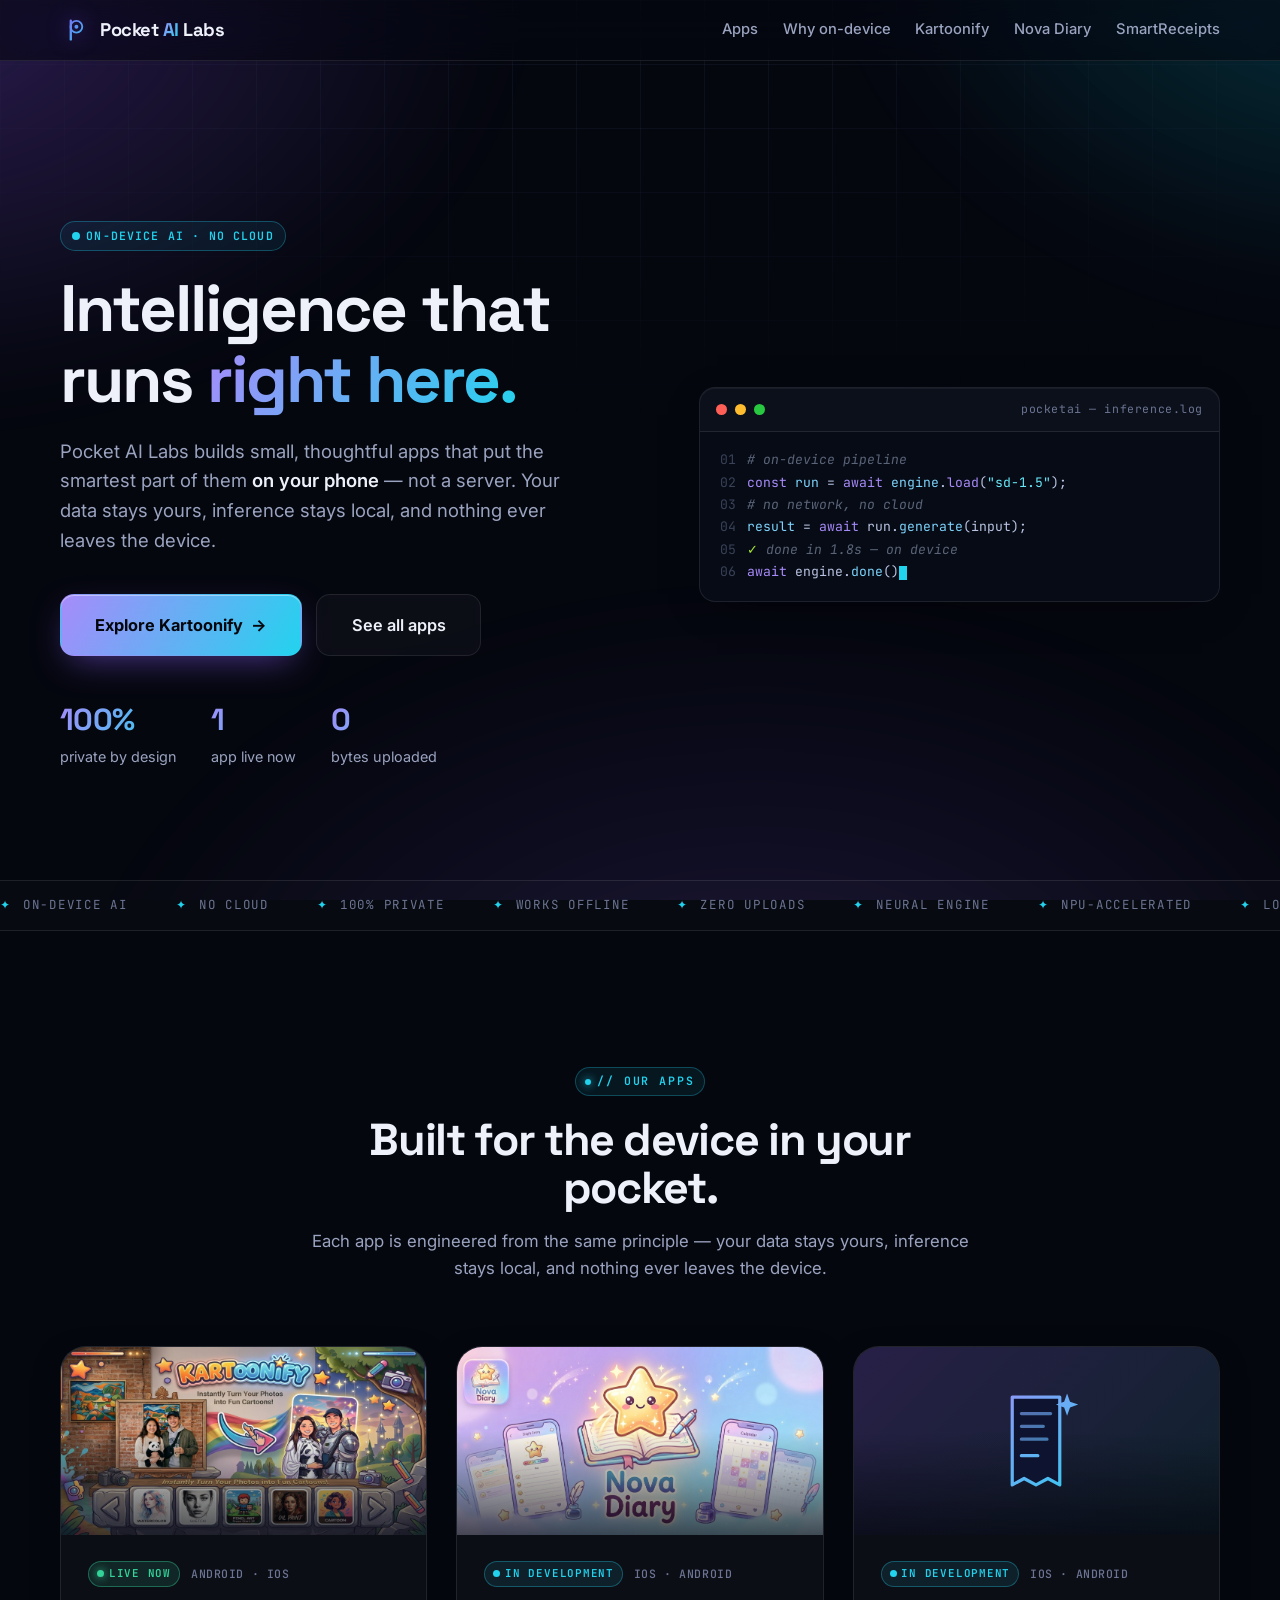
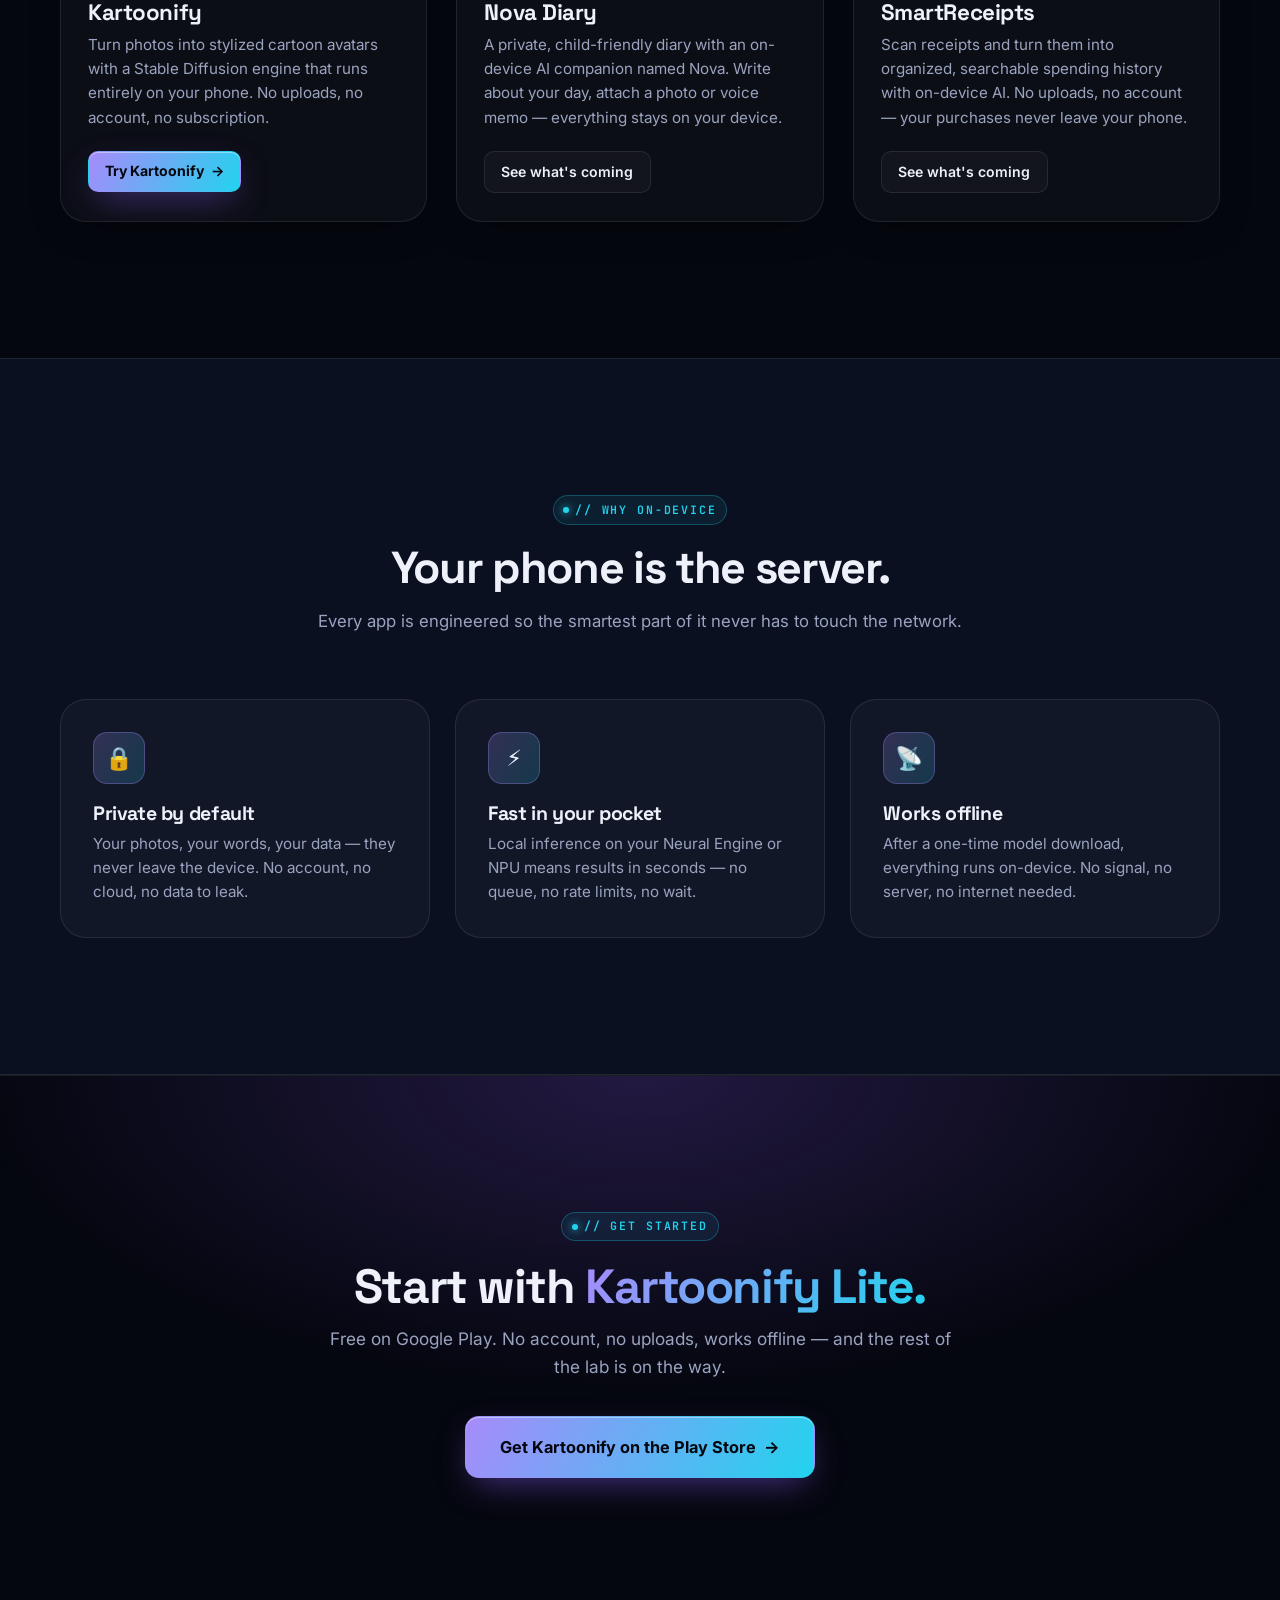
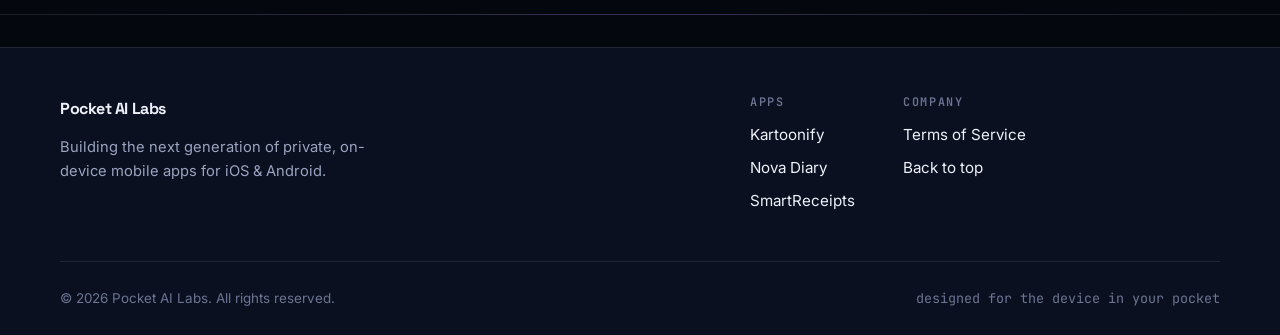
==== commit 3463357e: "Refresh site: modern tech design system + dynamic hero - Near-black base (#05070f) with animated gra" ====
--- a/index.html
+++ b/index.html
@@ -3,101 +3,26 @@
 <head>
   <meta charset="UTF-8" />
   <meta name="viewport" content="width=device-width, initial-scale=1.0" />
-  <meta name="description" content="Pocket AI Labs — Building private, on-device AI apps for iOS and Android. Kartoonify is live now. Something's cooking…" />
-  <meta name="theme-color" content="#0a0e1e" />
+  <meta name="description" content="Pocket AI Labs — private, on-device AI apps for iOS and Android. Kartoonify is live now. Nova Diary and SmartReceipts in the works." />
+  <meta name="theme-color" content="#05070f" />
   <link rel="icon" type="image/svg+xml" href="assets/social/favicon.svg" />
   <link rel="apple-touch-icon" href="assets/social/favicon.svg" />
-  <title>Pocket AI Labs — On-device AI apps · Pocket AI Labs</title>
+  <title>Pocket AI Labs — On-device AI apps</title>
   <link rel="preconnect" href="https://fonts.googleapis.com" />
   <link rel="preconnect" href="https://fonts.gstatic.com" crossorigin />
-  <link href="https://fonts.googleapis.com/css2?family=Inter:wght@400;500;600;700;800&family=Space+Grotesk:wght@500;600;700;800&display=swap" rel="stylesheet" />
-  <link rel="stylesheet" href="css/styles.css?v=2" />
-  <style>
-    /* ---------- Hero ---------- */
-    .studio-hero {
-      position: relative;
-      min-height: 100vh;
-      display: flex;
-      flex-direction: column;
-      align-items: center;
-      justify-content: center;
-      text-align: center;
-      padding: clamp(4rem, 10vw, 7rem) 0;
-      background:
-        radial-gradient(55% 48% at 50% -4%, rgba(139, 92, 246, 0.18), transparent 68%),
-        radial-gradient(38% 34% at 86% 18%, rgba(34, 211, 238, 0.1), transparent 62%);
-    }
-    .studio-hero > .container { width: min(1160px, 92%); }
-    .studio-badge {
-      display: inline-flex; align-items: center; gap: 0.55em;
-      font-size: 0.78rem; font-weight: 600; letter-spacing: 0.08em;
-      text-transform: uppercase; color: var(--cyan);
-      background: rgba(34, 211, 238, 0.1); border: 1px solid rgba(34, 211, 238, 0.3);
-      border-radius: 999px; padding: 0.45em 1em; margin-bottom: 2rem;
-    }
-    .studio-badge .dot { width: 8px; height: 8px; border-radius: 50%; background: var(--cyan); box-shadow: 0 0 0 0 rgba(34,211,238,0.6); animation: badgePulse 2s ease-out infinite; }
-    @keyframes badgePulse { 0% { box-shadow: 0 0 0 0 rgba(34,211,238,0.5); } 70% { box-shadow: 0 0 0 10px rgba(34,211,238,0); } 100% { box-shadow: 0 0 0 0 rgba(34,211,238,0); } }
-    .studio-copy h1 {
-      font-size: clamp(2.4rem, 6.5vw, 4rem); font-weight: 800; line-height: 1.08;
-      letter-spacing: -0.025em; margin: 0 auto 1.3rem; max-width: 22ch;
-    }
-    .studio-sub { font-size: 1.18rem; color: var(--text-dim); max-width: 46ch; margin: 0 auto 2.6rem; line-height: 1.55; }
-    .studio-sub a { color: var(--cyan); text-decoration: none; border-bottom: 1px solid rgba(34,211,238,0.4); }
-    .studio-sub a:hover { border-bottom-color: var(--cyan); }
-    .studio-cta { display: flex; gap: 0.9rem; justify-content: center; flex-wrap: wrap; margin-bottom: 3.4rem; }
-    .studio-principles { display: flex; justify-content: center; flex-wrap: wrap; list-style: none; max-width: 760px; }
-    .studio-principles li { color: var(--text-dim); font-size: 0.9rem; display: flex; flex-direction: column; gap: 0.15em; padding: 0 2.4rem; border-left: 1px solid var(--border); }
-    .studio-principles li:first-child { border-left: 0; }
-    .studio-principles li b { display: block; font-family: "Space Grotesk", sans-serif; font-size: 1.5rem; font-weight: 700; background: var(--grad); -webkit-background-clip: text; background-clip: text; color: transparent; }
-
-    /* ---------- Section kicker (matches kartoonify.css) ---------- */
-    .kicker {
-      display: inline-block; font-size: 0.75rem; font-weight: 600;
-      letter-spacing: 0.14em; text-transform: uppercase; color: var(--violet, #a855f7);
-      background: rgba(168, 85, 247, 0.12); border: 1px solid rgba(168, 85, 247, 0.3);
-      padding: 0.35em 0.85em; border-radius: 999px; margin-bottom: 1.1rem;
-    }
-
-    /* ---------- App lineup ---------- */
-    .apps-section { padding: clamp(4rem, 10vw, 7rem) 0; }
-    .app-cards { display: grid; grid-template-columns: repeat(auto-fit, minmax(320px, 1fr)); gap: 2rem; align-items: stretch; }
-    .app-card {
-      background: var(--surface); border: 1px solid var(--border); border-radius: var(--radius);
-      overflow: hidden; transition: transform 0.3s var(--ease), border-color 0.3s, background 0.3s;
-      display: flex; flex-direction: column; height: 100%;
-    }
-    .app-card:hover { transform: translateY(-6px); border-color: rgba(34,211,238,0.4); background: var(--surface-hi); }
-    .app-thumb { position: relative; height: 190px; overflow: hidden; display: grid; place-items: center; }
-    .app-thumb img { position: absolute; inset: 0; width: 100%; height: 100%; object-fit: cover; }
-    .app-thumb::after { content: ""; position: absolute; inset: 0; background: linear-gradient(180deg, rgba(11,16,33,0) 55%, rgba(11,16,33,0.55)); }
-    .thumb-live { background: linear-gradient(135deg, rgba(34,211,238,0.22), rgba(139,92,246,0.12)); }
-    .thumb-wip { background: linear-gradient(135deg, rgba(139,92,246,0.22), rgba(34,211,238,0.12)); }
-    .thumb-wip svg { width: 132px; height: 132px; position: relative; z-index: 1; }
-    .app-card figcaption { padding: 1.7rem 1.8rem 1.8rem; display: flex; flex-direction: column; flex: 1; }
-    .app-card figcaption h3 { font-size: 1.45rem; margin-bottom: 0.45rem; }
-    .app-card figcaption > p { color: var(--text-dim); font-size: 0.96rem; flex: 1; margin-bottom: 1.3rem; }
-    .app-meta { display: flex; align-items: center; gap: 0.7rem; margin-bottom: 1rem; flex-wrap: wrap; }
-    .status-pill { display: inline-flex; align-items: center; gap: 0.45em; font-size: 0.72rem; font-weight: 700; letter-spacing: 0.06em; text-transform: uppercase; padding: 0.3em 0.75em; border-radius: 999px; }
-    .status-live { color: #2dd4bf; background: rgba(20,184,166,0.12); border: 1px solid rgba(20,184,166,0.35); }
-    .status-live .dot { width: 7px; height: 7px; border-radius: 50%; background: #2dd4bf; }
-    .status-wip { color: var(--cyan); background: rgba(34,211,238,0.1); border: 1px solid rgba(34,211,238,0.3); }
-    .status-wip .dot { width: 7px; height: 7px; border-radius: 50%; background: var(--cyan); }
-    .app-tag { font-size: 0.75rem; font-weight: 600; letter-spacing: 0.05em; text-transform: uppercase; color: var(--text-dim); }
-    .app-card .card-cta { margin-top: auto; display: flex; align-items: center; justify-content: space-between; gap: 1rem; }
-    .coming-note { font-size: 0.85rem; color: var(--text-dim); font-weight: 500; }
-
-    @media (max-width: 640px) {
-      .studio-principles { gap: 1.4rem; }
-      .app-cards { grid-template-columns: 1fr; }
-    }
-  </style>
+  <link href="https://fonts.googleapis.com/css2?family=Inter:wght@400;500;600;700&family=Space+Grotesk:wght@500;600;700;800&family=JetBrains+Mono:wght@400;500;600&display=swap" rel="stylesheet" />
+  <link rel="stylesheet" href="css/styles.css?v=8" />
 </head>
 <body id="top">
+  <div class="ambient" aria-hidden="true"></div>
+  <div class="ambient-grid" aria-hidden="true"></div>
+  <div class="spotlight" id="spotlight" aria-hidden="true"></div>
+
   <header class="site-header">
     <div class="container header-inner">
       <a href="#top" class="brand" aria-label="Pocket AI Labs home">
         <span class="brand-mark" aria-hidden="true">
-          <svg viewBox="0 0 64 64" width="32" height="32" fill="none">
+          <svg viewBox="0 0 64 64" width="30" height="30" fill="none">
             <path d="M23 52V12" stroke="url(#g)" stroke-width="5" stroke-linecap="round"/>
             <circle cx="35" cy="25" r="12.5" stroke="url(#g)" stroke-width="4" fill="none"/>
             <circle cx="35" cy="25" r="4.2" fill="url(#g)"/>
@@ -119,6 +44,8 @@
         <a href="smartreceipts.html">SmartReceipts</a>
       </nav>
 
+      <a href="kartoonify/kartoonify.html" class="btn btn-primary btn-sm" style="display:none">Try it</a>
+
       <button class="nav-toggle" id="navToggle" aria-expanded="false" aria-controls="mainNav" aria-label="Toggle menu">
         <span></span><span></span><span></span>
       </button>
@@ -127,38 +54,61 @@
 
   <main>
     <!-- Hero -->
-    <section class="studio-hero">
-      <div class="container">
-        <span class="studio-badge"><span class="dot" aria-hidden="true"></span> Private. On-device. No cloud.</span>
-        <div class="studio-copy">
-          <h1>AI that runs <span class="grad-text">right here</span> on your phone.</h1>
-          <p class="studio-sub">
-            Pocket AI Labs builds small, thoughtful apps for iOS and Android &mdash; the kind of
-            intelligence that runs on your device, not a server. <a href="kartoonify/kartoonify.html">Kartoonify is live now</a>, with Nova Diary and SmartReceipts on the way.
+    <section class="hero">
+      <div class="container hero-inner">
+        <div class="hero-copy">
+          <span class="pill"><span class="pill-dot" aria-hidden="true"></span> On-device AI · No cloud</span>
+          <h1>Intelligence that runs <span class="grad-text">right here.</span></h1>
+          <p class="lede">
+            Pocket AI Labs builds small, thoughtful apps that put the smartest part of them
+            <strong>on your phone</strong> — not a server. Your data stays yours, inference stays local,
+            and nothing ever leaves the device.
           </p>
-        </div>
-
-        <div class="studio-cta">
-          <a href="kartoonify/kartoonify.html" class="btn btn-primary">Explore Kartoonify</a>
-          <a href="#apps" class="btn btn-ghost">See all apps <span aria-hidden="true">&rarr;</span></a>
-        </div>
-
-        <ul class="studio-principles">
-          <li><b>0</b>data leaves your phone</li>
-          <li><b>1</b>app live now</li>
-          <li><b>2</b>in progress</li>
-          <li><b>100%</b>private by design</li>
-        </ul>
-      </div>
-    </section>
+          <div class="hero-cta">
+            <a href="kartoonify/kartoonify.html" class="btn btn-primary btn-lg">Explore Kartoonify <span aria-hidden="true">&rarr;</span></a>
+            <a href="#apps" class="btn btn-ghost btn-lg">See all apps</a>
+          </div>
+          <ul class="hero-stats">
+            <li><b data-count="100" data-suffix="%">0%</b>private by design</li>
+            <li><b data-count="1">0</b>app live now</li>
+            <li><b data-count="0">0</b>bytes uploaded</li>
+          </ul>
+        </div>
+
+        <div class="hero-visual" aria-hidden="true">
+          <div class="terminal">
+            <div class="terminal-bar">
+              <span class="t-dot r"></span><span class="t-dot y"></span><span class="t-dot g"></span>
+              <span class="t-title">pocketai — inference.log</span>
+            </div>
+            <div class="terminal-body">
+              <div class="ln"><span class="no">01</span><span><span class="cm"># on-device pipeline</span></span></div>
+              <div class="ln"><span class="no">02</span><span><span class="kw">const</span> <span class="fn">run</span> = <span class="kw">await</span> <span class="fn">engine</span>.<span class="kw">load</span>(<span class="str">"sd-1.5"</span>);</span></div>
+              <div class="ln"><span class="no">03</span><span><span class="cm"># no network, no cloud</span></span></div>
+              <div class="ln"><span class="no">04</span><span><span class="fn">result</span> = <span class="kw">await</span> run.<span class="fn">generate</span>(input);</span></div>
+              <div class="ln"><span class="no">05</span><span><span class="ok">✓</span> <span class="cm">done in 1.8s — on device</span></span></div>
+              <div class="ln"><span class="no">06</span><span><span class="kw">await</span> engine.<span class="fn">done</span>()<span class="cursor-blink"></span></span></div>
+            </div>
+          </div>
+        </div>
+      </div>
+    </section>
+
+    <!-- Ticker -->
+    <div class="ticker" aria-hidden="true">
+      <div class="ticker-track">
+        <span>On-device AI</span><span>No cloud</span><span>100% private</span><span>Works offline</span><span>Zero uploads</span><span>Neural Engine</span><span>NPU-accelerated</span><span>Local inference</span>
+        <span>On-device AI</span><span>No cloud</span><span>100% private</span><span>Works offline</span><span>Zero uploads</span><span>Neural Engine</span><span>NPU-accelerated</span><span>Local inference</span>
+      </div>
+    </div>
 
     <!-- App lineup -->
-    <section class="apps-section" id="apps">
+    <section class="section" id="apps">
       <div class="container">
         <div class="section-head">
-          <span class="kicker">Our apps</span>
-          <h2>Everything you need. Nothing you shouldn't.</h2>
-          <p class="section-sub">Each app is built from the same principle: your data stays yours, inference stays local, and nothing ever leaves the device.</p>
+          <span class="kicker">// Our apps</span>
+          <h2>Built for the device in your pocket.</h2>
+          <p class="section-sub">Each app is engineered from the same principle — your data stays yours, inference stays local, and nothing ever leaves the device.</p>
         </div>
 
         <div class="app-cards">
@@ -170,12 +120,12 @@
             <figcaption>
               <div class="app-meta">
                 <span class="status-pill status-live"><span class="dot" aria-hidden="true"></span> Live now</span>
-                <span class="app-tag">Android &middot; iOS</span>
+                <span class="app-tag">Android · iOS</span>
               </div>
               <h3>Kartoonify</h3>
-              <p>Turn your photos into stylized cartoon art with a Stable Diffusion engine that runs entirely on your phone. No uploads, no account, no subscription.</p>
+              <p>Turn photos into stylized cartoon avatars with a Stable Diffusion engine that runs entirely on your phone. No uploads, no account, no subscription.</p>
               <div class="card-cta">
-                <a href="kartoonify/kartoonify.html" class="btn btn-primary">Try Kartoonify</a>
+                <a href="kartoonify/kartoonify.html" class="btn btn-primary btn-sm">Try Kartoonify <span aria-hidden="true">&rarr;</span></a>
               </div>
             </figcaption>
           </article>
@@ -188,12 +138,12 @@
             <figcaption>
               <div class="app-meta">
                 <span class="status-pill status-wip"><span class="dot" aria-hidden="true"></span> In development</span>
-                <span class="app-tag">iOS &middot; Android</span>
+                <span class="app-tag">iOS · Android</span>
               </div>
               <h3>Nova Diary</h3>
-              <p>A private, child-friendly diary with an on-device AI companion named Nova. Write about your day, attach a photo or voice memo &mdash; everything stays on your device.</p>
+              <p>A private, child-friendly diary with an on-device AI companion named Nova. Write about your day, attach a photo or voice memo — everything stays on your device.</p>
               <div class="card-cta">
-                <a href="nova_diary/nova-diary.html" class="btn btn-ghost">See what's coming</a>
+                <a href="nova_diary/nova-diary.html" class="btn btn-ghost btn-sm">See what's coming</a>
               </div>
             </figcaption>
           </article>
@@ -204,7 +154,7 @@
               <svg viewBox="0 0 140 140" fill="none" xmlns="http://www.w3.org/2000/svg">
                 <defs>
                   <linearGradient id="srg" x1="0" y1="0" x2="140" y2="140" gradientUnits="userSpaceOnUse">
-                    <stop stop-color="#8b5cf6"/><stop offset="1" stop-color="#22d3ee"/>
+                    <stop stop-color="#a78bfa"/><stop offset="1" stop-color="#22d3ee"/>
                   </linearGradient>
                 </defs>
                 <path d="M44 22h52v96l-13-7-13 7-13-7-13 7z" fill="#0e1430" stroke="url(#srg)" stroke-width="3.5" stroke-linejoin="round"/>
@@ -216,12 +166,12 @@
             <figcaption>
               <div class="app-meta">
                 <span class="status-pill status-wip"><span class="dot" aria-hidden="true"></span> In development</span>
-                <span class="app-tag">iOS &middot; Android</span>
+                <span class="app-tag">iOS · Android</span>
               </div>
               <h3>SmartReceipts</h3>
-              <p>Scan receipts and turn them into organized, searchable spending history with on-device AI. No uploads, no account &mdash; your purchases never leave your phone.</p>
+              <p>Scan receipts and turn them into organized, searchable spending history with on-device AI. No uploads, no account — your purchases never leave your phone.</p>
               <div class="card-cta">
-                <a href="smartreceipts.html" class="btn btn-ghost">See what's coming</a>
+                <a href="smartreceipts.html" class="btn btn-ghost btn-sm">See what's coming</a>
               </div>
             </figcaption>
           </article>
@@ -230,28 +180,28 @@
     </section>
 
     <!-- Why on-device -->
-    <section class="section" id="why" style="background: var(--bg-soft); border-block: 1px solid var(--border);">
+    <section class="section" id="why" style="background: var(--bg-soft); border-block: 1px solid var(--line);">
       <div class="container">
         <div class="section-head">
-          <span class="kicker">Why on-device</span>
+          <span class="kicker">// Why on-device</span>
           <h2>Your phone is the server.</h2>
-          <p class="section-sub">Every Pocket AI Labs app is engineered so the smartest part of it never has to touch the network.</p>
+          <p class="section-sub">Every app is engineered so the smartest part of it never has to touch the network.</p>
         </div>
         <div class="card-grid">
           <article class="card">
             <div class="card-icon" aria-hidden="true">🔒</div>
             <h3>Private by default</h3>
-            <p>Your photos, your words, your data &mdash; they never leave the device. No account, no cloud, no data to leak.</p>
+            <p>Your photos, your words, your data — they never leave the device. No account, no cloud, no data to leak.</p>
+          </article>
+          <article class="card">
+            <div class="card-icon" aria-hidden="true">⚡</div>
+            <h3>Fast in your pocket</h3>
+            <p>Local inference on your Neural Engine or NPU means results in seconds — no queue, no rate limits, no wait.</p>
           </article>
           <article class="card">
             <div class="card-icon" aria-hidden="true">📡</div>
             <h3>Works offline</h3>
-            <p>After a one-time model download, everything runs on your Neural Engine, NPU, or GPU. No signal needed.</p>
-          </article>
-          <article class="card">
-            <div class="card-icon" aria-hidden="true">⚡</div>
-            <h3>Fast in your pocket</h3>
-            <p>Local inference means results in seconds &mdash; no queue, no waiting on a server, no rate limits.</p>
+            <p>After a one-time model download, everything runs on-device. No signal, no server, no internet needed.</p>
           </article>
         </div>
       </div>
@@ -260,9 +210,10 @@
     <!-- CTA -->
     <section class="section cta-band">
       <div class="container cta-inner">
-        <h2>Start with Kartoonify Lite.</h2>
-        <p>Free on Google Play. No account, no uploads, works offline &mdash; and the rest of the lab is on the way.</p>
-        <a class="btn btn-primary btn-lg" href="https://play.google.com/store/apps/details?id=com.pocketailabs.kartoonify.lite&hl=en_US" rel="noopener">Get Kartoonify on the Play Store</a>
+        <span class="kicker">// Get started</span>
+        <h2>Start with <span class="grad-text">Kartoonify Lite.</span></h2>
+        <p>Free on Google Play. No account, no uploads, works offline — and the rest of the lab is on the way.</p>
+        <a class="btn btn-primary btn-lg" href="https://play.google.com/store/apps/details?id=com.pocketailabs.kartoonify.lite&hl=en_US" rel="noopener">Get Kartoonify on the Play Store <span aria-hidden="true">&rarr;</span></a>
       </div>
     </section>
   </main>
@@ -289,10 +240,10 @@
     </div>
     <div class="container footer-bottom">
       <p>&copy; <span id="year"></span> Pocket AI Labs. All rights reserved.</p>
-      <p class="footer-note">Designed for the device in your pocket.</p>
+      <p class="footer-note mono">designed for the device in your pocket</p>
     </div>
   </footer>
 
-  <script src="js/main.js?v=2"></script>
+  <script src="js/main.js?v=3"></script>
 </body>
 </html>
--- a/css/styles.css
+++ b/css/styles.css
@@ -1,22 +1,44 @@
-/* ---------- Base ---------- */
+/* =====================================================================
+   Pocket AI Labs — modern tech design system
+   Near-black base · animated mesh · spotlight · mono tech labels
+   ===================================================================== */
+
 :root {
-  --bg: #0a0e1e;
-  --bg-soft: #101731;
-  --surface: rgba(255, 255, 255, 0.04);
-  --surface-hi: rgba(255, 255, 255, 0.075);
-  --border: rgba(255, 255, 255, 0.08);
+  --bg: #05070f;
+  --bg-soft: #0b1020;
+  --bg-2: #0e1426;
+  --surface: rgba(255, 255, 255, 0.03);
+  --surface-hi: rgba(255, 255, 255, 0.065);
+  --line: rgba(255, 255, 255, 0.09);
   --text: #eef1fa;
-  --text-dim: #98a2c0;
+  --text-dim: #9aa3bf;
+  --text-faint: #6b7492;
+
   --violet: #8b5cf6;
   --violet-2: #a78bfa;
   --cyan: #22d3ee;
+  --cyan-2: #67e8f9;
+  --lime: #a3e635;
   --amber: #f59e0b;
-  --grad: linear-gradient(120deg, #8b5cf6 0%, #22d3ee 100%);
+
+  --grad: linear-gradient(120deg, #a78bfa 0%, #22d3ee 100%);
+  --grad-2: linear-gradient(135deg, #8b5cf6 0%, #ec4899 55%, #22d3ee 100%);
+  --grad-soft: linear-gradient(120deg, rgba(167,139,250,0.22), rgba(34,211,238,0.18));
+
   --radius: 20px;
+  --radius-lg: 26px;
   --maxw: 1160px;
   --ease: cubic-bezier(0.22, 1, 0.36, 1);
-  --shadow-card: 0 4px 24px -12px rgba(0, 0, 0, 0.5);
-  --shadow-lift: 0 24px 48px -24px rgba(139, 92, 246, 0.35);
+  --ease-spring: cubic-bezier(0.34, 1.56, 0.64, 1);
+
+  --shadow-card: 0 10px 40px -18px rgba(0, 0, 0, 0.7);
+  --shadow-lift: 0 30px 60px -28px rgba(139, 92, 246, 0.45);
+  --glow-cyan: 0 0 40px -6px rgba(34, 211, 238, 0.55);
+  --glow-violet: 0 0 40px -6px rgba(139, 92, 246, 0.55);
+
+  --font-display: "Space Grotesk", "Inter", system-ui, sans-serif;
+  --font-body: "Inter", system-ui, -apple-system, sans-serif;
+  --font-mono: "JetBrains Mono", "SFMono-Regular", Menlo, monospace;
 }
 
 * { box-sizing: border-box; margin: 0; padding: 0; }
@@ -24,7 +46,7 @@
 html { scroll-behavior: smooth; }
 
 body {
-  font-family: "Inter", system-ui, -apple-system, sans-serif;
+  font-family: var(--font-body);
   background: var(--bg);
   color: var(--text);
   line-height: 1.6;
@@ -33,330 +55,298 @@
   overflow-x: hidden;
 }
 
-/* Subtle blueprint grid, fading out toward the bottom of the page */
-body::before {
+/* ---------- Ambient mesh + grid (fixed, behind everything) ---------- */
+.ambient {
+  position: fixed; inset: 0; z-index: -1; pointer-events: none; overflow: hidden;
+}
+.ambient::before {
   content: "";
-  position: fixed;
-  inset: 0;
-  z-index: -1;
-  pointer-events: none;
+  position: absolute; inset: -40%;
+  background:
+    radial-gradient(42% 40% at 18% 22%, rgba(139, 92, 246, 0.28), transparent 62%),
+    radial-gradient(38% 38% at 82% 18%, rgba(34, 211, 238, 0.22), transparent 60%),
+    radial-gradient(46% 44% at 55% 88%, rgba(139, 92, 246, 0.16), transparent 64%);
+  filter: blur(40px) saturate(1.2);
+  animation: meshDrift 22s ease-in-out infinite alternate;
+}
+@keyframes meshDrift {
+  0%   { transform: translate3d(-3%, -2%, 0) scale(1) rotate(0deg); }
+  50%  { transform: translate3d(3%, 2%, 0) scale(1.12) rotate(4deg); }
+  100% { transform: translate3d(-2%, 3%, 0) scale(1.05) rotate(-3deg); }
+}
+.ambient-grid {
+  position: fixed; inset: 0; z-index: -1; pointer-events: none;
   background-image:
-    linear-gradient(rgba(148, 163, 255, 0.05) 1px, transparent 1px),
-    linear-gradient(90deg, rgba(148, 163, 255, 0.05) 1px, transparent 1px);
-  background-size: 72px 72px;
-  -webkit-mask-image: radial-gradient(ellipse 100% 65% at 50% 0%, #000 25%, transparent 78%);
-  mask-image: radial-gradient(ellipse 100% 65% at 50% 0%, #000 25%, transparent 78%);
-}
-
-::selection { background: rgba(139, 92, 246, 0.45); color: #fff; }
-
-:focus-visible { outline: 2px solid var(--cyan); outline-offset: 3px; border-radius: 4px; }
+    linear-gradient(rgba(148, 163, 255, 0.06) 1px, transparent 1px),
+    linear-gradient(90deg, rgba(148, 163, 255, 0.06) 1px, transparent 1px);
+  background-size: 64px 64px;
+  -webkit-mask-image: radial-gradient(ellipse 90% 62% at 50% 0%, #000 18%, transparent 76%);
+  mask-image: radial-gradient(ellipse 90% 62% at 50% 0%, #000 18%, transparent 76%);
+}
+
+/* Mouse-follow spotlight */
+.spotlight {
+  position: fixed; top: 0; left: 0; z-index: -1; pointer-events: none;
+  width: 560px; height: 560px; border-radius: 50%;
+  background: radial-gradient(circle, rgba(139, 92, 246, 0.16), rgba(34, 211, 238, 0.07) 42%, transparent 68%);
+  transform: translate(-50%, -50%);
+  transition: opacity 0.4s var(--ease);
+  opacity: 0;
+  mix-blend-mode: screen;
+}
+.spotlight.on { opacity: 1; }
+
+::selection { background: rgba(139, 92, 246, 0.5); color: #fff; }
+
+:focus-visible { outline: 2px solid var(--cyan); outline-offset: 3px; border-radius: 6px; }
 
 ::-webkit-scrollbar { width: 10px; height: 10px; }
 ::-webkit-scrollbar-track { background: var(--bg); }
-::-webkit-scrollbar-thumb { background: rgba(255, 255, 255, 0.14); border-radius: 999px; border: 2px solid var(--bg); }
-::-webkit-scrollbar-thumb:hover { background: rgba(255, 255, 255, 0.24); }
+::-webkit-scrollbar-thumb { background: rgba(255, 255, 255, 0.16); border-radius: 999px; border: 2px solid var(--bg); }
+::-webkit-scrollbar-thumb:hover { background: rgba(255, 255, 255, 0.26); }
 
 .container { width: min(var(--maxw), 92%); margin-inline: auto; }
 
-h1, h2, h3, h4, .brand-name { font-family: "Space Grotesk", "Inter", sans-serif; line-height: 1.12; letter-spacing: -0.025em; }
+h1, h2, h3, h4, .brand-name {
+  font-family: var(--font-display);
+  line-height: 1.08; letter-spacing: -0.028em; font-weight: 700;
+}
 h1 { font-weight: 800; }
-h2, h3 { font-weight: 700; }
 
 a { color: inherit; text-decoration: none; }
 img { max-width: 100%; display: block; }
 
-.grad-text { background: var(--grad); -webkit-background-clip: text; background-clip: text; color: transparent; }
-
-.eyebrow {
-  display: inline-block;
-  font-size: 0.78rem;
-  font-weight: 600;
-  letter-spacing: 0.14em;
-  text-transform: uppercase;
-  color: var(--cyan);
-  background: rgba(34, 211, 238, 0.1);
-  border: 1px solid rgba(34, 211, 238, 0.25);
-  padding: 0.35em 0.8em;
-  border-radius: 999px;
-  margin-bottom: 1.1rem;
+.grad-text {
+  background: var(--grad);
+  -webkit-background-clip: text; background-clip: text; color: transparent;
+}
+.mono { font-family: var(--font-mono); font-feature-settings: "zero"; }
+
+/* Tech kicker / label */
+.kicker {
+  display: inline-flex; align-items: center; gap: 0.5em;
+  font-family: var(--font-mono); font-size: 0.72rem; font-weight: 600;
+  letter-spacing: 0.16em; text-transform: uppercase; color: var(--cyan);
+  background: rgba(34, 211, 238, 0.08); border: 1px solid rgba(34, 211, 238, 0.28);
+  padding: 0.4em 0.85em; border-radius: 999px; margin-bottom: 1.2rem;
+}
+.kicker::before {
+  content: ""; width: 6px; height: 6px; border-radius: 50%;
+  background: var(--cyan); box-shadow: 0 0 8px var(--cyan);
 }
 
 /* ---------- Buttons ---------- */
 .btn {
-  display: inline-flex; align-items: center; justify-content: center; gap: 0.4em;
-  font-weight: 600; font-size: 0.95rem;
-  padding: 0.85em 1.5em; border-radius: 999px; cursor: pointer;
-  border: 1px solid transparent; transition: transform 0.25s var(--ease), box-shadow 0.25s var(--ease), background 0.25s;
-  white-space: nowrap;
-}
-.btn:active { transform: translateY(1px) scale(0.99); }
+  display: inline-flex; align-items: center; justify-content: center; gap: 0.45em;
+  font-weight: 600; font-size: 0.95rem; font-family: var(--font-body);
+  padding: 0.9em 1.6em; border-radius: 12px; cursor: pointer;
+  border: 1px solid transparent;
+  transition: transform 0.25s var(--ease), box-shadow 0.25s var(--ease), background 0.25s, border-color 0.25s;
+  white-space: nowrap; position: relative;
+}
+.btn:active { transform: translateY(1px) scale(0.98); }
 .btn-primary {
-  background: var(--grad); color: #0a0e1e;
-  box-shadow: 0 10px 30px -8px rgba(139, 92, 246, 0.5), inset 0 1px 0 rgba(255, 255, 255, 0.35);
-}
-.btn-primary:hover { transform: translateY(-2px); box-shadow: 0 16px 40px -10px rgba(34, 211, 238, 0.5), inset 0 1px 0 rgba(255, 255, 255, 0.35); }
-.btn-ghost { background: var(--surface); border-color: var(--border); color: var(--text); }
-.btn-ghost:hover { background: var(--surface-hi); border-color: rgba(139, 92, 246, 0.5); }
-.btn-sm { padding: 0.6em 1.2em; font-size: 0.88rem; }
-.btn-lg { padding: 1em 2em; font-size: 1rem; }
+  background: var(--grad); color: #04060d; font-weight: 700;
+  box-shadow: 0 12px 34px -10px rgba(139, 92, 246, 0.55), inset 0 1px 0 rgba(255, 255, 255, 0.4);
+}
+.btn-primary:hover { transform: translateY(-2px); box-shadow: 0 18px 44px -12px rgba(34, 211, 238, 0.55), inset 0 1px 0 rgba(255, 255, 255, 0.4); }
+.btn-ghost { background: var(--surface); border-color: var(--line); color: var(--text); backdrop-filter: blur(6px); }
+.btn-ghost:hover { background: var(--surface-hi); border-color: rgba(167, 139, 250, 0.55); transform: translateY(-2px); }
+.btn-sm { padding: 0.6em 1.15em; font-size: 0.88rem; border-radius: 10px; }
+.btn-lg { padding: 1.05em 2.1em; font-size: 1.02rem; border-radius: 14px; }
+.btn-glow { box-shadow: var(--glow-cyan); }
 
 /* ---------- Header ---------- */
 .site-header {
   position: sticky; top: 0; z-index: 50;
-  backdrop-filter: blur(16px) saturate(1.4);
-  -webkit-backdrop-filter: blur(16px) saturate(1.4);
-  background: rgba(10, 14, 30, 0.7);
-  border-bottom: 1px solid var(--border);
-}
-.header-inner { display: flex; align-items: center; justify-content: space-between; padding: 1rem 0; gap: 1rem; }
-.brand { display: flex; align-items: center; gap: 0.65rem; font-weight: 700; font-size: 1.15rem; }
+  backdrop-filter: blur(18px) saturate(1.5);
+  -webkit-backdrop-filter: blur(18px) saturate(1.5);
+  background: rgba(5, 7, 15, 0.62);
+  border-bottom: 1px solid var(--line);
+}
+.header-inner { display: flex; align-items: center; justify-content: space-between; padding: 0.95rem 0; gap: 1rem; }
+.brand { display: flex; align-items: center; gap: 0.65rem; font-weight: 700; font-size: 1.15rem; letter-spacing: -0.02em; }
 .brand b { background: var(--grad); -webkit-background-clip: text; background-clip: text; color: transparent; }
-.brand-mark { display: grid; place-items: center; }
-.main-nav { display: flex; gap: 1.7rem; align-items: center; }
+.brand-mark { display: grid; place-items: center; filter: drop-shadow(0 0 10px rgba(139, 92, 246, 0.55)); }
+.main-nav { display: flex; gap: 1.55rem; align-items: center; }
 .main-nav a { color: var(--text-dim); font-weight: 500; font-size: 0.92rem; transition: color 0.2s; position: relative; }
 .main-nav a:hover { color: var(--text); }
+.main-nav a::after {
+  content: ""; position: absolute; left: 0; right: 0; bottom: -4px; height: 2px; border-radius: 2px;
+  background: var(--grad); transform: scaleX(0); transform-origin: left; transition: transform 0.28s var(--ease);
+}
+.main-nav a:hover::after { transform: scaleX(1); }
 .nav-toggle { display: none; flex-direction: column; gap: 5px; background: none; border: 0; cursor: pointer; padding: 6px; }
 .nav-toggle span { width: 24px; height: 2px; background: var(--text); border-radius: 2px; transition: 0.3s; }
 
 /* ---------- Hero ---------- */
-.hero { position: relative; padding: clamp(6rem, 14vw, 10rem) 0 6rem; overflow: hidden; }
-.hero-bg {
-  position: absolute; inset: 0; z-index: -1;
-  background:
-    radial-gradient(60% 55% at 78% 18%, rgba(139, 92, 246, 0.28), transparent 60%),
-    radial-gradient(55% 50% at 15% 75%, rgba(34, 211, 238, 0.18), transparent 60%);
-}
-.hero-inner { display: grid; grid-template-columns: 1.05fr 0.95fr; gap: clamp(2rem, 5vw, 4rem); align-items: center; }
-.hero-copy h1 { font-size: clamp(2.4rem, 6vw, 4rem); margin-bottom: 1.3rem; }
-.lede { font-size: 1.15rem; color: var(--text-dim); max-width: 42ch; margin-bottom: 2.4rem; }
-.hero-cta { display: flex; gap: 0.9rem; flex-wrap: wrap; margin-bottom: 2.4rem; }
-.hero-stats { display: flex; gap: 2rem; flex-wrap: wrap; }
-.hero-stats li { list-style: none; color: var(--text-dim); font-size: 0.95rem; }
-.hero-stats b { display: block; font-family: "Space Grotesk", sans-serif; font-size: 1.5rem; color: var(--text); }
+.hero { position: relative; padding: clamp(6rem, 15vw, 10rem) 0 clamp(4rem, 9vw, 7rem); overflow: hidden; }
+.hero-inner { display: grid; grid-template-columns: 1.05fr 0.95fr; gap: clamp(2rem, 5vw, 4rem); align-items: center; position: relative; z-index: 1; }
+.hero-copy h1 { font-size: clamp(2.5rem, 6vw, 4.1rem); margin-bottom: 1.35rem; letter-spacing: -0.03em; }
+.lede { font-size: 1.16rem; color: var(--text-dim); max-width: 44ch; margin-bottom: 2.4rem; line-height: 1.6; }
+.lede strong { color: var(--text); font-weight: 600; }
+.hero-cta { display: flex; gap: 0.9rem; flex-wrap: wrap; margin-bottom: 2.5rem; }
+
+/* tech chip / badge */
+.pill {
+  display: inline-flex; align-items: center; gap: 0.55em;
+  font-family: var(--font-mono); font-size: 0.72rem; font-weight: 600; letter-spacing: 0.1em;
+  text-transform: uppercase; color: var(--cyan);
+  background: rgba(34, 211, 238, 0.07); border: 1px solid rgba(34, 211, 238, 0.3);
+  padding: 0.4em 0.95em; border-radius: 999px; margin-bottom: 1.4rem;
+}
+.pill-dot { width: 8px; height: 8px; border-radius: 50%; background: var(--cyan); box-shadow: 0 0 0 0 rgba(34,211,238,0.6); animation: pulse 2s ease-out infinite; }
+@keyframes pulse { 0% { box-shadow: 0 0 0 0 rgba(34,211,238,0.5); } 70% { box-shadow: 0 0 0 9px rgba(34,211,238,0); } 100% { box-shadow: 0 0 0 0 rgba(34,211,238,0); } }
+
+/* count-up stat */
+.hero-stats { display: flex; gap: 2.2rem; flex-wrap: wrap; list-style: none; }
+.hero-stats li { color: var(--text-dim); font-size: 0.9rem; }
+.hero-stats b { display: block; font-family: var(--font-display); font-size: 1.9rem; font-weight: 700; background: var(--grad); -webkit-background-clip: text; background-clip: text; color: transparent; letter-spacing: -0.02em; }
 .hero-points { display: flex; gap: 2.4rem; flex-wrap: wrap; list-style: none; }
 .hero-points li { display: flex; flex-direction: column; gap: 0.1rem; }
-.hero-points b { font-family: "Space Grotesk", sans-serif; font-size: 1.2rem; font-weight: 700; background: var(--grad); -webkit-background-clip: text; background-clip: text; color: transparent; }
-.hero-points span { color: var(--text-dim); font-size: 0.85rem; }
-
-/* Hero phone visual */
-.hero-visual { position: relative; display: grid; place-items: center; min-height: 480px; }
-.phone {
-  position: relative; width: 230px; height: 470px; border-radius: 40px;
- background: linear-gradient(160deg, #1c2547, #0a0f20);
-  border: 6px solid #232b4d;
-  box-shadow: 0 40px 80px -20px rgba(0,0,0,0.7), inset 0 0 0 2px rgba(255,255,255,0.04);
-  padding: 10px; overflow: hidden;
-}
-.phone-notch { position: absolute; top: 12px; left: 50%; transform: translateX(-50%); width: 90px; height: 20px; background: #0a0f20; border-radius: 0 0 14px 14px; z-index: 3; }
-.phone-screen {
-  position: relative; height: 100%; width: 100%; border-radius: 30px;
-  background: radial-gradient(120% 90% at 50% 0%, #16204a, #0a0e1e 70%);
-  display: flex; flex-direction: column; align-items: center; justify-content: center; gap: 1.4rem;
-  overflow: hidden;
-}
-.pulse-ring {
-  position: absolute; width: 200px; height: 200px; border-radius: 50%;
-  border: 1px solid rgba(139, 92, 246, 0.3);
-  animation: pulse 3.4s ease-out infinite;
-}
-.pulse-ring:nth-child(2) { animation-delay: 1.1s; }
-.pulse-ring:nth-child(3) { animation-delay: 2.2s; }
-@keyframes pulse { 0% { transform: scale(0.4); opacity: 0.7; } 100% { transform: scale(1.4); opacity: 0; } }
-.ai-core { position: relative; display: flex; flex-direction: column; align-items: center; gap: 0.5rem; z-index: 2; }
-.ai-core-dot {
-  width: 64px; height: 64px; border-radius: 50%;
-  background: var(--grad);
-  box-shadow: 0 0 40px rgba(139, 92, 246, 0.7), 0 0 80px rgba(34, 211, 238, 0.4);
-  animation: bob 4s ease-in-out infinite;
-}
-@keyframes bob { 0%,100% { transform: translateY(0); } 50% { transform: translateY(-10px); } }
-.ai-core-label { font-size: 0.75rem; color: var(--text-dim); letter-spacing: 0.05em; }
-.phone-metric { font-family: "Space Grotesk", sans-serif; font-size: 2rem; color: var(--cyan); display: flex; align-items: baseline; gap: 0.4rem; }
-.phone-metric small { font-size: 0.7rem; color: var(--text-dim); font-family: "Inter", sans-serif; }
-.phone-bar-row { display: flex; gap: 6px; align-items: flex-end; height: 60px; }
-.phone-bar-row span { width: 12px; height: calc(var(--h) * 1px); background: var(--grad); border-radius: 6px; animation: bar 1.6s ease-in-out infinite; }
-.phone-bar-row span:nth-child(2) { animation-delay: 0.2s; }
-.phone-bar-row span:nth-child(3) { animation-delay: 0.4s; }
-.phone-bar-row span:nth-child(4) { animation-delay: 0.6s; }
-@keyframes bar { 0%,100% { transform: scaleY(1); } 50% { transform: scaleY(0.55); } }
-
-.floating-chip {
-  position: absolute; padding: 0.6em 1em; border-radius: 999px;
-  background: var(--surface-hi); border: 1px solid var(--border);
-  backdrop-filter: blur(8px); font-size: 0.85rem; font-weight: 500;
-  animation: float 5s ease-in-out infinite;
-}
-.chip-1 { top: 12%; left: -4%; }
-.chip-2 { top: 55%; right: -8%; animation-delay: 1.4s; }
-.chip-3 { bottom: 8%; left: -12%; animation-delay: 2.6s; }
-@keyframes float { 0%,100% { transform: translateY(0); } 50% { transform: translateY(-14px); } }
-
-/* ---------- Trusted ---------- */
-.trusted { padding: 2.2rem 0; border-block: 1px solid var(--border); background: var(--bg-soft); }
-.trusted-label { text-align: center; color: var(--text-dim); font-size: 0.85rem; letter-spacing: 0.08em; text-transform: uppercase; margin-bottom: 1.3rem; }
-.trusted-logos { display: flex; flex-wrap: wrap; justify-content: center; gap: 1.4rem; list-style: none; }
-.trusted-logos li { color: var(--text-dim); font-weight: 600; font-size: 1.05rem; opacity: 0.8; }
+.hero-points b { font-family: var(--font-display); font-size: 1.25rem; font-weight: 700; background: var(--grad); -webkit-background-clip: text; background-clip: text; color: transparent; }
+.hero-points span { color: var(--text-dim); font-size: 0.82rem; }
+
+/* ---------- Terminal / code card ---------- */
+.terminal {
+  background: #070b16; border: 1px solid var(--line); border-radius: 16px;
+  overflow: hidden; box-shadow: var(--shadow-card), inset 0 1px 0 rgba(255,255,255,0.05);
+}
+.terminal-bar { display: flex; align-items: center; gap: 0.5rem; padding: 0.75rem 1rem; border-bottom: 1px solid var(--line); background: rgba(255,255,255,0.02); }
+.terminal-bar .t-dot { width: 11px; height: 11px; border-radius: 50%; }
+.t-dot.r { background: #ff5f57; } .t-dot.y { background: #febc2e; } .t-dot.g { background: #28c840; }
+.terminal-bar .t-title { margin-left: auto; font-family: var(--font-mono); font-size: 0.72rem; color: var(--text-faint); letter-spacing: 0.05em; }
+.terminal-body { padding: 1.1rem 1.2rem; font-family: var(--font-mono); font-size: 0.82rem; line-height: 1.7; color: #b9c4e2; overflow-x: auto; -webkit-overflow-scrolling: touch; }
+.terminal-body .ln { display: flex; gap: 0.7rem; white-space: pre; }
+.terminal-body .ln .no { color: #3a4258; user-select: none; width: 2ch; text-align: right; flex: 0 0 auto; }
+.terminal-body .kw { color: #a78bfa; }
+.terminal-body .str { color: #67e8f9; }
+.terminal-body .fn { color: #7dd3fc; }
+.terminal-body .cm { color: #5a6478; font-style: italic; }
+.terminal-body .ok { color: var(--lime); }
+.cursor-blink { display: inline-block; width: 8px; height: 1.1em; background: var(--cyan); vertical-align: text-bottom; animation: blink 1.05s steps(1) infinite; }
+@keyframes blink { 0%,100% { opacity: 1; } 50% { opacity: 0; } }
+
+/* ---------- Ticker ---------- */
+.ticker { overflow: hidden; border-block: 1px solid var(--line); background: rgba(255,255,255,0.015); padding: 0.9rem 0; }
+.ticker-track { display: flex; gap: 3rem; width: max-content; animation: ticker 30s linear infinite; }
+.ticker:hover .ticker-track { animation-play-state: paused; }
+.ticker-track span { font-family: var(--font-mono); font-size: 0.78rem; letter-spacing: 0.14em; text-transform: uppercase; color: var(--text-faint); white-space: nowrap; display: inline-flex; align-items: center; gap: 0.7rem; }
+.ticker-track span::before { content: "✦"; color: var(--cyan); }
+@keyframes ticker { from { transform: translateX(0); } to { transform: translateX(-50%); } }
 
 /* ---------- Sections ---------- */
-.section { padding: clamp(5rem, 12vw, 9rem) 0; }
-.section-head { text-align: center; max-width: 640px; margin: 0 auto 3.5rem; }
-.section-head h2 { font-size: clamp(1.8rem, 4vw, 2.6rem); margin-bottom: 1rem; }
-.section-sub { color: var(--text-dim); font-size: 1.05rem; }
-
-/* ---------- Features ---------- */
-.card-grid {
-  display: grid;
-  grid-template-columns: repeat(auto-fit, minmax(280px, 1fr));
-  gap: 1.8rem;
-  align-items: stretch;
-}
+.section { padding: clamp(5rem, 12vw, 8.5rem) 0; position: relative; }
+.section-head { text-align: center; max-width: 660px; margin: 0 auto clamp(2.8rem, 6vw, 4rem); }
+.section-head h2 { font-size: clamp(1.9rem, 4.4vw, 2.8rem); margin-bottom: 1rem; letter-spacing: -0.03em; }
+.section-sub { color: var(--text-dim); font-size: 1.05rem; line-height: 1.6; }
+
+/* ---------- Feature cards ---------- */
+.card-grid { display: grid; grid-template-columns: repeat(auto-fit, minmax(280px, 1fr)); gap: 1.6rem; align-items: stretch; }
 .card {
-  display: flex;
-  flex-direction: column;
-  box-shadow: var(--shadow-card), inset 0 1px 0 rgba(255, 255, 255, 0.05);
-  background: var(--surface); border: 1px solid var(--border);
-  border-radius: calc(var(--radius) + 4px); padding: 2.2rem;
-  transition: transform 0.3s var(--ease), border-color 0.3s, background 0.3s, box-shadow 0.3s;
+  position: relative; display: flex; flex-direction: column;
+  background: var(--surface); border: 1px solid var(--line);
+  border-radius: var(--radius-lg); padding: 2rem; overflow: hidden;
+  transition: transform 0.32s var(--ease), border-color 0.32s, background 0.32s, box-shadow 0.32s;
   height: 100%;
 }
-.card .card-icon { margin-bottom: 1.1rem; flex-shrink: 0; }
-.card h3 { margin-bottom: 0.5rem; flex-shrink: 0; }
-.card p { color: var(--text-dim); font-size: 0.96rem; margin-top: auto; }
-.card:hover { transform: translateY(-6px); border-color: rgba(139, 92, 246, 0.45); background: var(--surface-hi); box-shadow: var(--shadow-lift), inset 0 1px 0 rgba(255, 255, 255, 0.06); }
-.card-icon { font-size: 2rem; width: 56px; height: 56px; display: grid; place-items: center; border-radius: 14px; background: rgba(139, 92, 246, 0.14); margin-bottom: 1.1rem; }
-.card h3 { font-size: 1.2rem; margin-bottom: 0.5rem; }
-.card p { color: var(--text-dim); font-size: 0.96rem; }
-
-/* ---------- How ---------- */
-.steps {
-  list-style: none;
-  display: grid;
-  gap: 1.8rem;
-  max-width: 760px;
-  margin: 0 auto;
-  align-items: stretch;
-}
-.step {
-  display: flex;
-  gap: 1.4rem;
-  align-items: flex-start;
-  background: var(--surface);
-  border: 1px solid var(--border);
-  border-radius: calc(var(--radius) + 4px);
-  padding: 2rem;
-  height: 100%;
-}
-.step-num { font-family: "Space Grotesk", sans-serif; font-size: 1.6rem; font-weight: 700; background: var(--grad); -webkit-background-clip: text; background-clip: text; color: transparent; min-width: 3ch; }
-.step h3 { font-size: 1.15rem; margin-bottom: 0.4rem; }
-.step p { color: var(--text-dim); font-size: 0.95rem; }
-
-/* ---------- Apps ---------- */
-.app-grid {
-  display: grid;
-  grid-template-columns: repeat(auto-fit, minmax(260px, 1fr));
-  gap: 2rem;
-  align-items: stretch;
-}
+.card::after {
+  content: ""; position: absolute; inset: 0; border-radius: inherit; pointer-events: none;
+  background: radial-gradient(120% 90% at 50% -10%, rgba(139, 92, 246, 0.14), transparent 55%);
+  opacity: 0; transition: opacity 0.32s;
+}
+.card:hover { transform: translateY(-6px); border-color: rgba(167, 139, 250, 0.4); background: var(--surface-hi); box-shadow: var(--shadow-lift); }
+.card:hover::after { opacity: 1; }
+.card .card-icon {
+  width: 52px; height: 52px; display: grid; place-items: center; border-radius: 14px;
+  background: var(--grad-soft); border: 1px solid rgba(167, 139, 250, 0.3);
+  font-size: 1.4rem; margin-bottom: 1.15rem; position: relative; z-index: 1;
+}
+.card h3 { font-size: 1.22rem; margin-bottom: 0.5rem; position: relative; z-index: 1; letter-spacing: -0.02em; }
+.card p { color: var(--text-dim); font-size: 0.95rem; line-height: 1.6; margin-top: auto; position: relative; z-index: 1; }
+
+/* ---------- App lineup cards ---------- */
+.app-cards { display: grid; grid-template-columns: repeat(auto-fit, minmax(300px, 1fr)); gap: 1.8rem; align-items: stretch; }
 .app-card {
-  background: var(--surface); border: 1px solid var(--border); border-radius: var(--radius); overflow: hidden;
-  box-shadow: var(--shadow-card), inset 0 1px 0 rgba(255, 255, 255, 0.05);
-  transition: transform 0.3s var(--ease), border-color 0.3s, box-shadow 0.3s, background 0.3s;
-  display: flex; flex-direction: column;
-  height: 100%;
-}
-.app-card:hover { transform: translateY(-6px); border-color: rgba(139, 92, 246, 0.45); box-shadow: var(--shadow-lift), inset 0 1px 0 rgba(255, 255, 255, 0.06); background: var(--surface-hi); }
-.app-thumb { height: 150px; display: grid; place-items: center; font-size: 3.4rem; }
-.thumb-1 { background: linear-gradient(135deg, rgba(139,92,246,0.25), rgba(34,211,238,0.12)); }
-.thumb-2 { background: linear-gradient(135deg, rgba(34,211,238,0.25), rgba(139,92,246,0.12)); }
-.thumb-3 { background: linear-gradient(135deg, rgba(168,85,247,0.25), rgba(244,114,182,0.12)); }
-.app-card figcaption {
-  padding: 1.8rem; display: flex; flex-direction: column; flex: 1;
-}
-.app-card figcaption h3 { margin-bottom: 0.5rem; flex-shrink: 0; }
-.app-card figcaption p { color: var(--text-dim); font-size: 0.94rem; flex: 1; }
-.app-card figcaption .app-tag { margin-top: auto; }
-.app-card h3 { font-size: 1.2rem; margin-bottom: 0.5rem; }
-.app-card p { color: var(--text-dim); font-size: 0.94rem; margin-bottom: 0.9rem; }
-.app-tag { display: inline-block; font-size: 0.75rem; font-weight: 600; letter-spacing: 0.06em; text-transform: uppercase; color: var(--cyan); background: rgba(34,211,238,0.1); padding: 0.3em 0.7em; border-radius: 999px; }
-
-/* ---------- CTA / Contact ---------- */
-.cta-band { background: radial-gradient(80% 90% at 50% 0%, rgba(139,92,246,0.18), transparent 70%); }
-.cta-inner { text-align: center; max-width: 620px; }
-.cta-inner h2 { font-size: clamp(1.8rem, 4vw, 2.6rem); margin-bottom: 0.7rem; }
-.cta-inner > p { color: var(--text-dim); margin-bottom: 2rem; }
-.cta-form { display: flex; gap: 0.7rem; flex-wrap: wrap; justify-content: center; align-items: flex-start; }
-.field { text-align: left; flex: 1 1 240px; }
-.field label { display: block; font-size: 0.82rem; color: var(--text-dim); margin-bottom: 0.4rem; letter-spacing: 0.04em; }
-.field input {
-  width: 100%; padding: 0.9em 1.1em; border-radius: 12px; font-size: 1rem;
-  background: var(--bg-soft); color: var(--text); border: 1px solid var(--border);
-  transition: border-color 0.2s;
-}
-.field input:focus { outline: none; border-color: var(--violet); }
-.form-error { display: block; color: #fb7185; font-size: 0.78rem; margin-top: 0.35rem; min-height: 1em; }
-.form-status { margin-top: 1.2rem; color: var(--cyan); font-weight: 500; min-height: 1.2em; }
-
-/* Coming-soon / notify form (shared) */
-.notify-form {
-  display: flex; gap: 0.7rem; flex-wrap: wrap; align-items: flex-start;
-}
-.notify-form .field { text-align: left; flex: 1 1 240px; }
-.notify-form .field label { display: block; font-size: 0.82rem; color: var(--text-dim); margin-bottom: 0.4rem; letter-spacing: 0.04em; }
-.notify-form .field input {
-  width: 100%; padding: 0.9em 1.1em; border-radius: 12px; font-size: 1rem;
-  background: var(--bg-soft); color: var(--text); border: 1px solid var(--border);
-  transition: border-color 0.2s;
-}
-.notify-form .field input:focus { outline: none; border-color: var(--violet); }
-.store-buttons { display: flex; gap: 1rem; justify-content: center; flex-wrap: wrap; }
-.store-btn {
-  display: inline-flex; align-items: center; gap: 0.7em;
-  background: var(--surface); border: 1px dashed var(--border);
-  border-radius: 12px; padding: 0.8em 1.4em; font-weight: 600;
-  color: var(--text-dim); cursor: default; opacity: 0.75;
-}
-.store-btn.disabled { cursor: default; }
-.store-btn span:first-child { filter: grayscale(0.7); }
-@media (max-width: 480px) {
-  .notify-form { flex-direction: column; align-items: stretch; }
-  .notify-form .btn { width: 100%; }
-}
+  background: var(--surface); border: 1px solid var(--line); border-radius: var(--radius-lg); overflow: hidden;
+  display: flex; flex-direction: column; height: 100%; position: relative;
+  transition: transform 0.32s var(--ease), border-color 0.32s, box-shadow 0.32s, background 0.32s;
+  box-shadow: var(--shadow-card);
+}
+.app-card::before {
+  content: ""; position: absolute; inset: 0 0 auto 0; height: 1px; z-index: 2;
+  background: linear-gradient(90deg, transparent, rgba(167, 139, 250, 0.6), rgba(34, 211, 238, 0.6), transparent);
+  opacity: 0; transition: opacity 0.32s;
+}
+.app-card:hover { transform: translateY(-8px); border-color: rgba(167, 139, 250, 0.42); background: var(--surface-hi); box-shadow: var(--shadow-lift); }
+.app-card:hover::before { opacity: 1; }
+.app-thumb { position: relative; height: 188px; overflow: hidden; display: grid; place-items: center; }
+.app-thumb img { position: absolute; inset: 0; width: 100%; height: 100%; object-fit: cover; }
+.app-thumb::after { content: ""; position: absolute; inset: 0; background: linear-gradient(180deg, rgba(5,7,15,0) 45%, rgba(5,7,15,0.7)); }
+.app-thumb .thumb-badge { position: absolute; top: 14px; left: 14px; z-index: 2; }
+.thumb-live { background: linear-gradient(135deg, rgba(34,211,238,0.2), rgba(139,92,246,0.12)); }
+.thumb-wip { background: linear-gradient(135deg, rgba(139,92,246,0.22), rgba(34,211,238,0.1)); }
+.thumb-wip svg { width: 128px; height: 128px; position: relative; z-index: 1; }
+.app-card figcaption { padding: 1.6rem 1.7rem 1.8rem; display: flex; flex-direction: column; flex: 1; }
+.app-card figcaption h3 { font-size: 1.4rem; margin-bottom: 0.45rem; letter-spacing: -0.02em; }
+.app-card figcaption > p { color: var(--text-dim); font-size: 0.95rem; flex: 1; margin-bottom: 1.3rem; line-height: 1.6; }
+.app-meta { display: flex; align-items: center; gap: 0.7rem; margin-bottom: 0.9rem; flex-wrap: wrap; }
+.status-pill { display: inline-flex; align-items: center; gap: 0.45em; font-family: var(--font-mono); font-size: 0.68rem; font-weight: 600; letter-spacing: 0.07em; text-transform: uppercase; padding: 0.32em 0.72em; border-radius: 999px; }
+.status-live { color: #34d399; background: rgba(52, 211, 153, 0.12); border: 1px solid rgba(52, 211, 153, 0.4); }
+.status-live .dot { width: 7px; height: 7px; border-radius: 50%; background: #34d399; box-shadow: 0 0 8px #34d399; animation: pulse 2s ease-out infinite; }
+.status-wip { color: var(--cyan); background: rgba(34, 211, 238, 0.09); border: 1px solid rgba(34, 211, 238, 0.32); }
+.status-wip .dot { width: 7px; height: 7px; border-radius: 50%; background: var(--cyan); }
+.app-tag { font-family: var(--font-mono); font-size: 0.72rem; font-weight: 500; letter-spacing: 0.05em; text-transform: uppercase; color: var(--text-faint); }
+.card-cta { margin-top: auto; display: flex; align-items: center; justify-content: space-between; gap: 1rem; }
+.coming-note { font-size: 0.82rem; color: var(--text-dim); font-weight: 500; }
+
+/* ---------- CTA band ---------- */
+.cta-band { background: radial-gradient(75% 85% at 50% 0%, rgba(139, 92, 246, 0.22), transparent 70%); border-block: 1px solid var(--line); }
+.cta-inner { text-align: center; max-width: 640px; margin: 0 auto; }
+.cta-inner h2 { font-size: clamp(2rem, 4.6vw, 3rem); margin-bottom: 0.8rem; letter-spacing: -0.03em; }
+.cta-inner > p { color: var(--text-dim); margin-bottom: 2.2rem; font-size: 1.08rem; }
 
 /* ---------- Footer ---------- */
-.site-footer { border-top: 1px solid var(--border); padding-top: 3rem; margin-top: 2rem; background: var(--bg-soft); }
+.site-footer { border-top: 1px solid var(--line); padding-top: 3rem; margin-top: 2rem; background: var(--bg-soft); }
 .footer-inner { display: grid; grid-template-columns: 1.4fr 1fr; gap: 2rem; padding-bottom: 2.4rem; }
-.footer-brand p { color: var(--text-dim); font-size: 0.92rem; margin-top: 0.8rem; max-width: 36ch; }
+.footer-brand p { color: var(--text-dim); font-size: 0.92rem; margin-top: 0.9rem; max-width: 38ch; line-height: 1.6; }
 .footer-nav { display: flex; gap: 3rem; }
-.footer-nav h4 { font-size: 0.85rem; text-transform: uppercase; letter-spacing: 0.08em; color: var(--text-dim); margin-bottom: 0.8rem; }
-.footer-nav a { display: block; color: var(--text); margin-bottom: 0.5rem; font-size: 0.95rem; }
+.footer-nav h4 { font-family: var(--font-mono); font-size: 0.74rem; text-transform: uppercase; letter-spacing: 0.14em; color: var(--text-faint); margin-bottom: 0.9rem; font-weight: 600; }
+.footer-nav a { display: block; color: var(--text); margin-bottom: 0.55rem; font-size: 0.95rem; transition: color 0.2s; }
 .footer-nav a:hover { color: var(--cyan); }
-.footer-bottom { display: flex; justify-content: space-between; flex-wrap: wrap; gap: 0.5rem; padding: 1.6rem 0; border-top: 1px solid var(--border); color: var(--text-dim); font-size: 0.85rem; }
-
-/* ---------- Reveal on scroll ---------- */
-.reveal { opacity: 0; transform: translateY(20px); transition: opacity 0.6s var(--ease), transform 0.6s var(--ease); }
+.footer-bottom { display: flex; justify-content: space-between; flex-wrap: wrap; gap: 0.5rem; padding: 1.6rem 0; border-top: 1px solid var(--line); color: var(--text-faint); font-size: 0.84rem; }
+
+/* ---------- Reveal ---------- */
+.reveal { opacity: 0; transform: translateY(24px); transition: opacity 0.65s var(--ease), transform 0.65s var(--ease); }
 .reveal.in { opacity: 1; transform: none; }
 
 @media (prefers-reduced-motion: reduce) {
   html { scroll-behavior: auto; }
   .reveal { opacity: 1; transform: none; transition: none; }
+  .ambient::before, .ticker-track, .pill-dot, .status-live .dot, .cursor-blink { animation: none !important; }
   *, *::before, *::after { animation-duration: 0.01ms !important; animation-iteration-count: 1 !important; transition-duration: 0.01ms !important; }
 }
 
 /* ---------- Responsive ---------- */
 @media (max-width: 880px) {
-  .hero-inner { grid-template-columns: 1fr; text-align: left; }
-  .hero-visual { order: -1; min-height: 420px; margin-bottom: 1rem; }
-  .footer-inner { grid-template-columns: 1fr; }
+  .hero-inner { grid-template-columns: 1fr; text-align: center; gap: 2.6rem; }
+  .hero-copy { display: flex; flex-direction: column; align-items: center; min-width: 0; width: 100%; }
+  .hero-visual { min-width: 0; width: 100%; }
+  .hero-copy h1, .lede { max-width: 100%; }
+  .lede { margin-inline: auto; width: 100%; }
+  .hero-cta { justify-content: center; width: 100%; }
+  .hero-stats { justify-content: center; gap: 1.6rem; width: 100%; }
+  .hero-stats li { max-width: 33%; }
+  .hero-visual { order: -1; width: 100%; }
+  .terminal-body { font-size: 0.7rem; padding: 1rem 1rem; }
+  .footer-inner { grid-template-columns: 1fr; text-align: center; justify-items: center; }
+  .footer-nav { justify-content: center; }
 }
 @media (max-width: 720px) {
   .main-nav, .site-header .btn { display: none; }
   .nav-toggle { display: flex; }
-  .main-nav.open {
-    display: flex; flex-direction: column; position: absolute; top: 100%; left: 0; right: 0;
-    background: var(--bg-soft); border-bottom: 1px solid var(--border);
-    padding: 1.2rem 5%; gap: 1.1rem;
-  }
+  .main-nav.open { display: flex; flex-direction: column; position: absolute; top: 100%; left: 0; right: 0; background: var(--bg-soft); border-bottom: 1px solid var(--line); padding: 1.3rem 5%; gap: 1.2rem; align-items: flex-start; }
+  .main-nav.open a::after { display: none; }
   .cta-form { flex-direction: column; align-items: stretch; }
   .cta-form .btn { width: 100%; }
 }
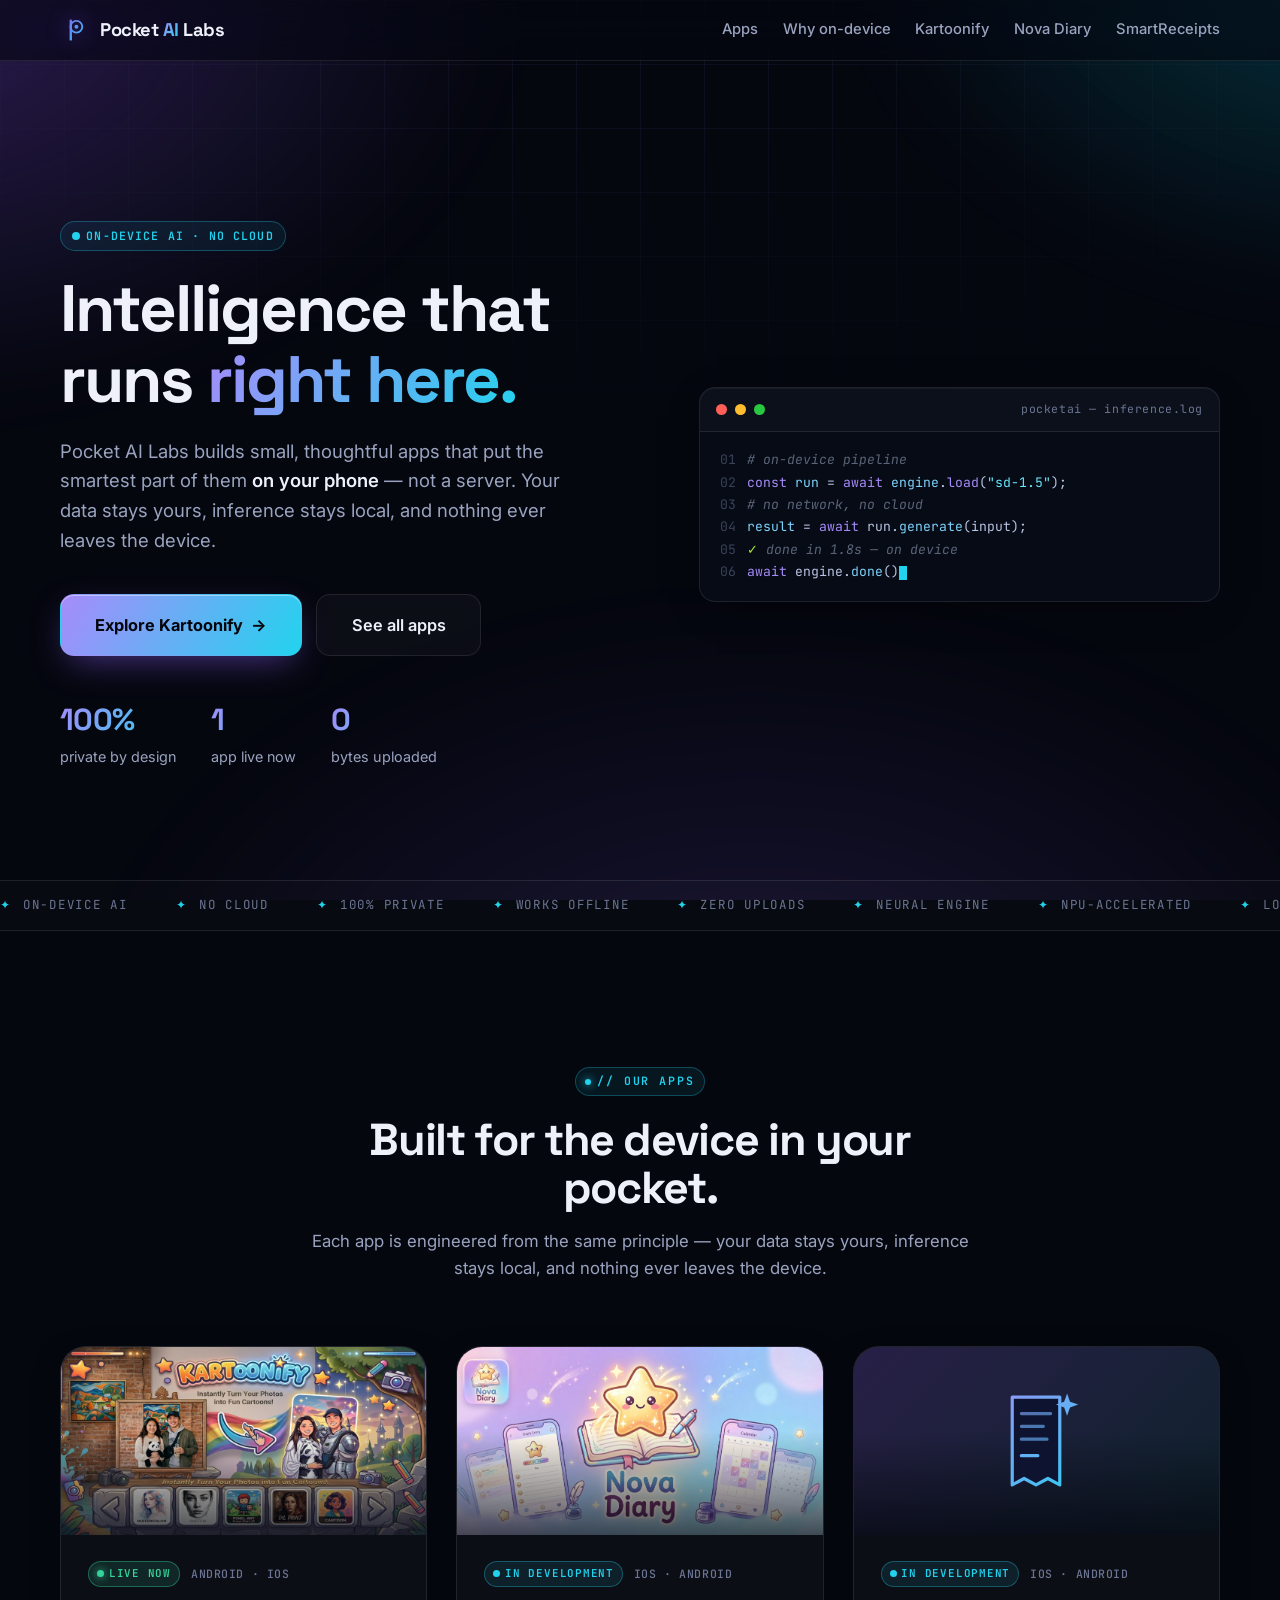
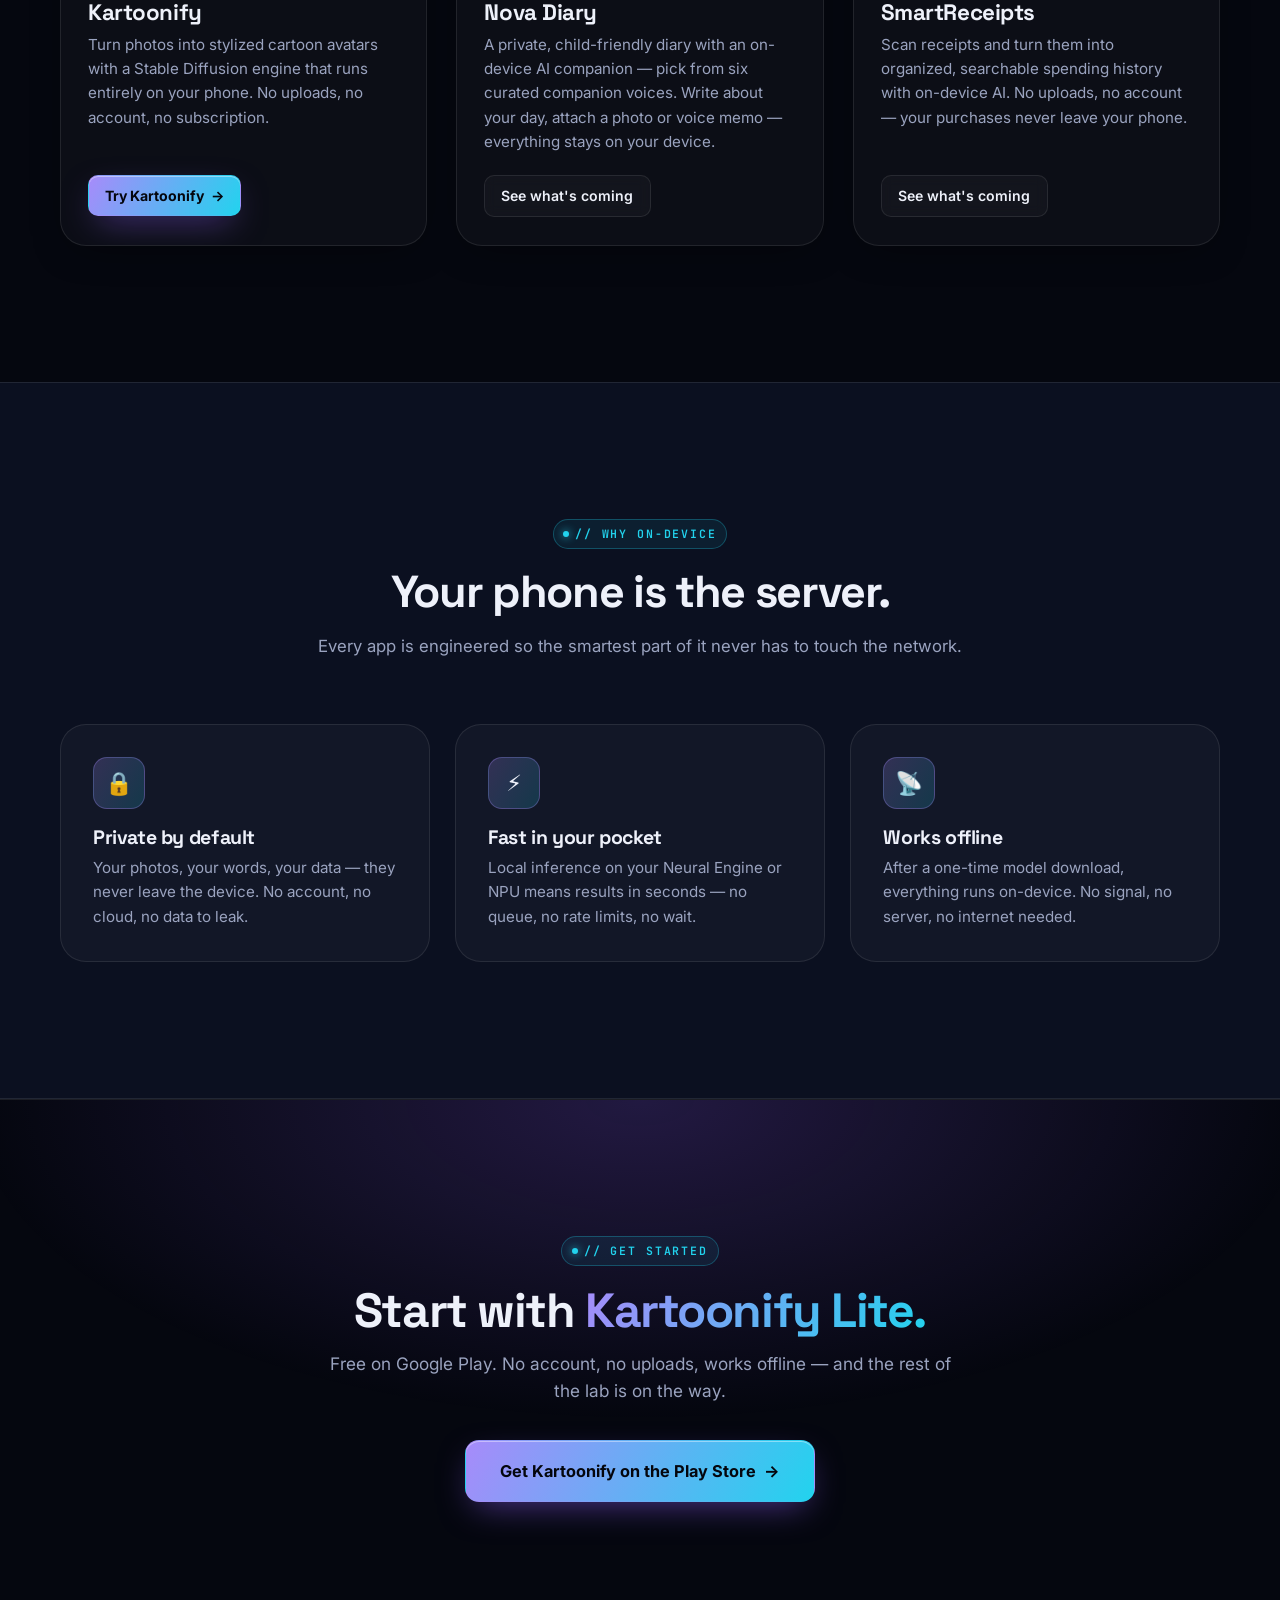
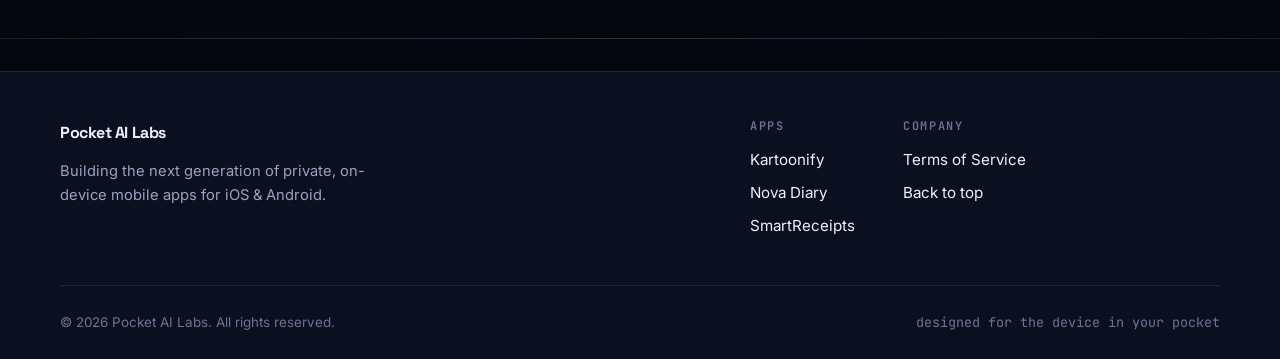
==== commit 9543c66e: "Keep the site current: fix sitemap/robots domain + paths, mention companions on homepage - sitemap.x" ====
--- a/index.html
+++ b/index.html
@@ -141,7 +141,7 @@
                 <span class="app-tag">iOS · Android</span>
               </div>
               <h3>Nova Diary</h3>
-              <p>A private, child-friendly diary with an on-device AI companion named Nova. Write about your day, attach a photo or voice memo — everything stays on your device.</p>
+              <p>A private, child-friendly diary with an on-device AI companion — pick from six curated companion voices. Write about your day, attach a photo or voice memo — everything stays on your device.</p>
               <div class="card-cta">
                 <a href="nova_diary/nova-diary.html" class="btn btn-ghost btn-sm">See what's coming</a>
               </div>
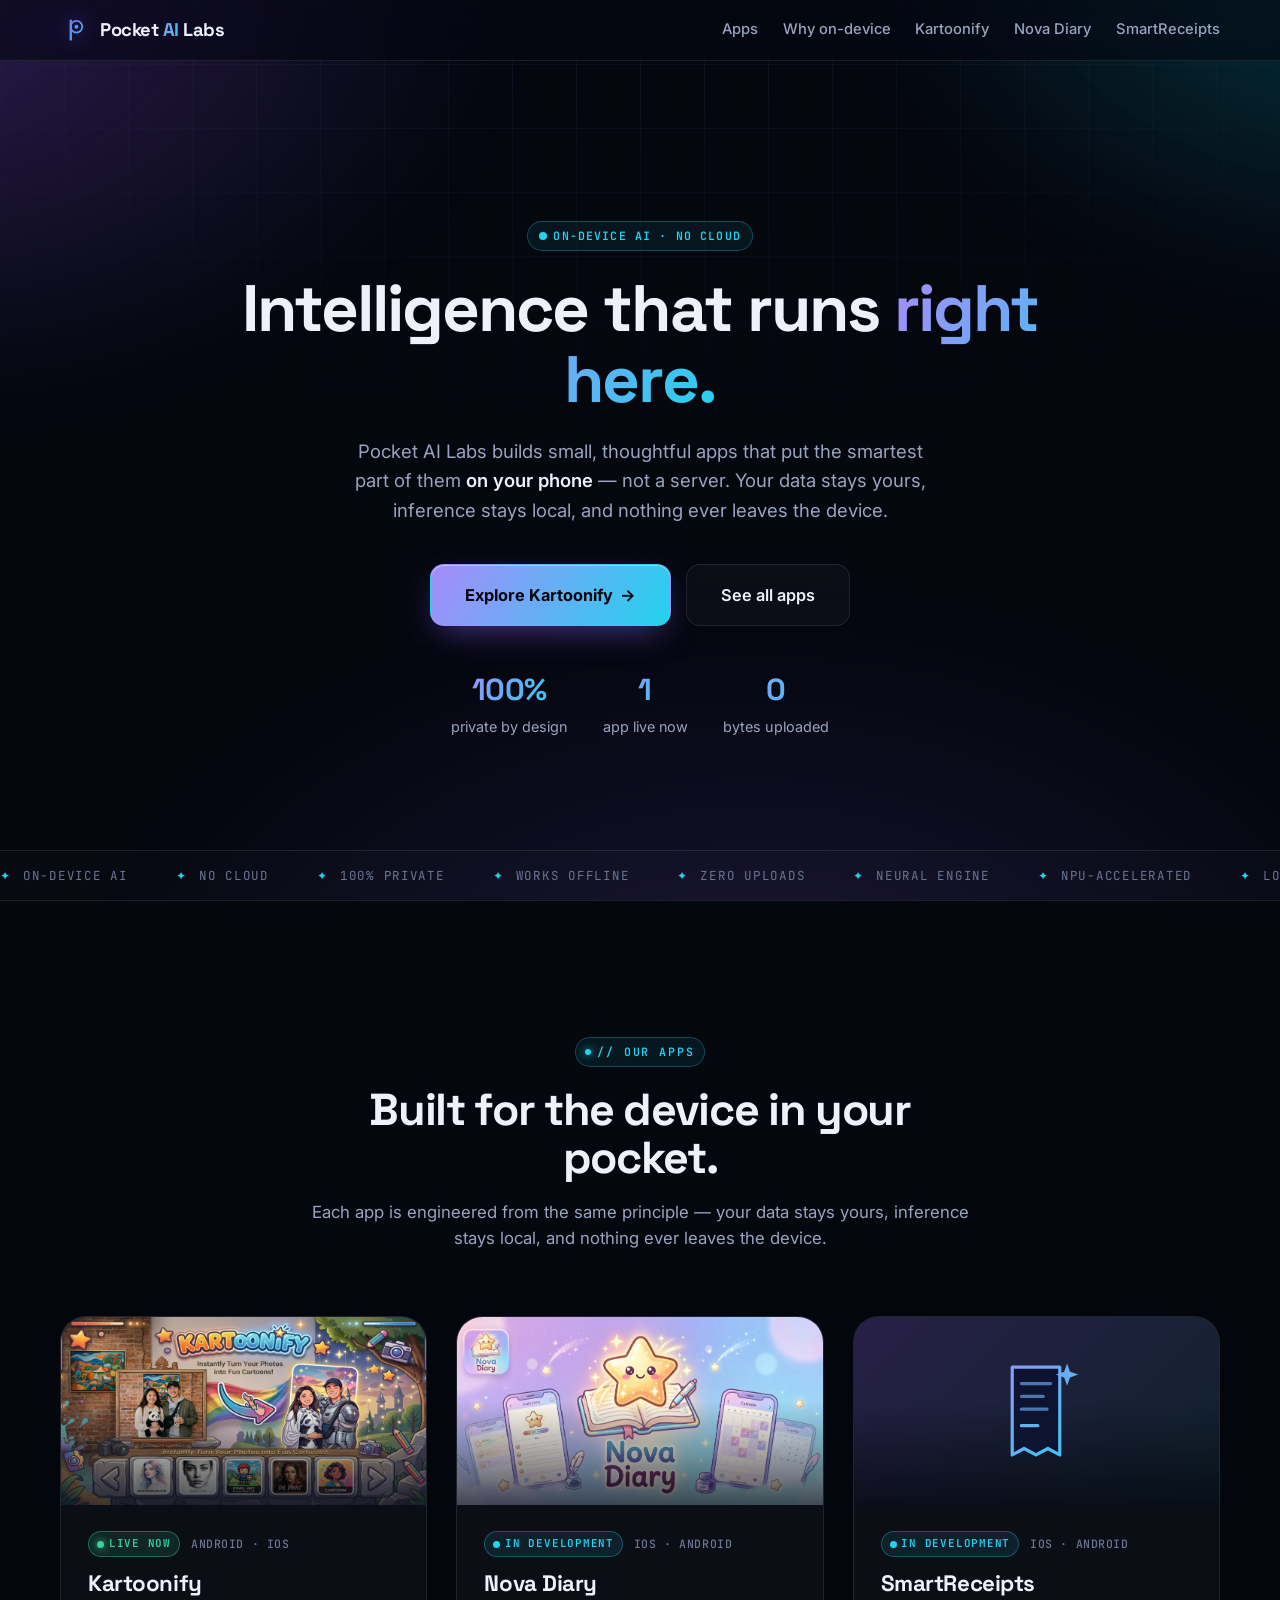
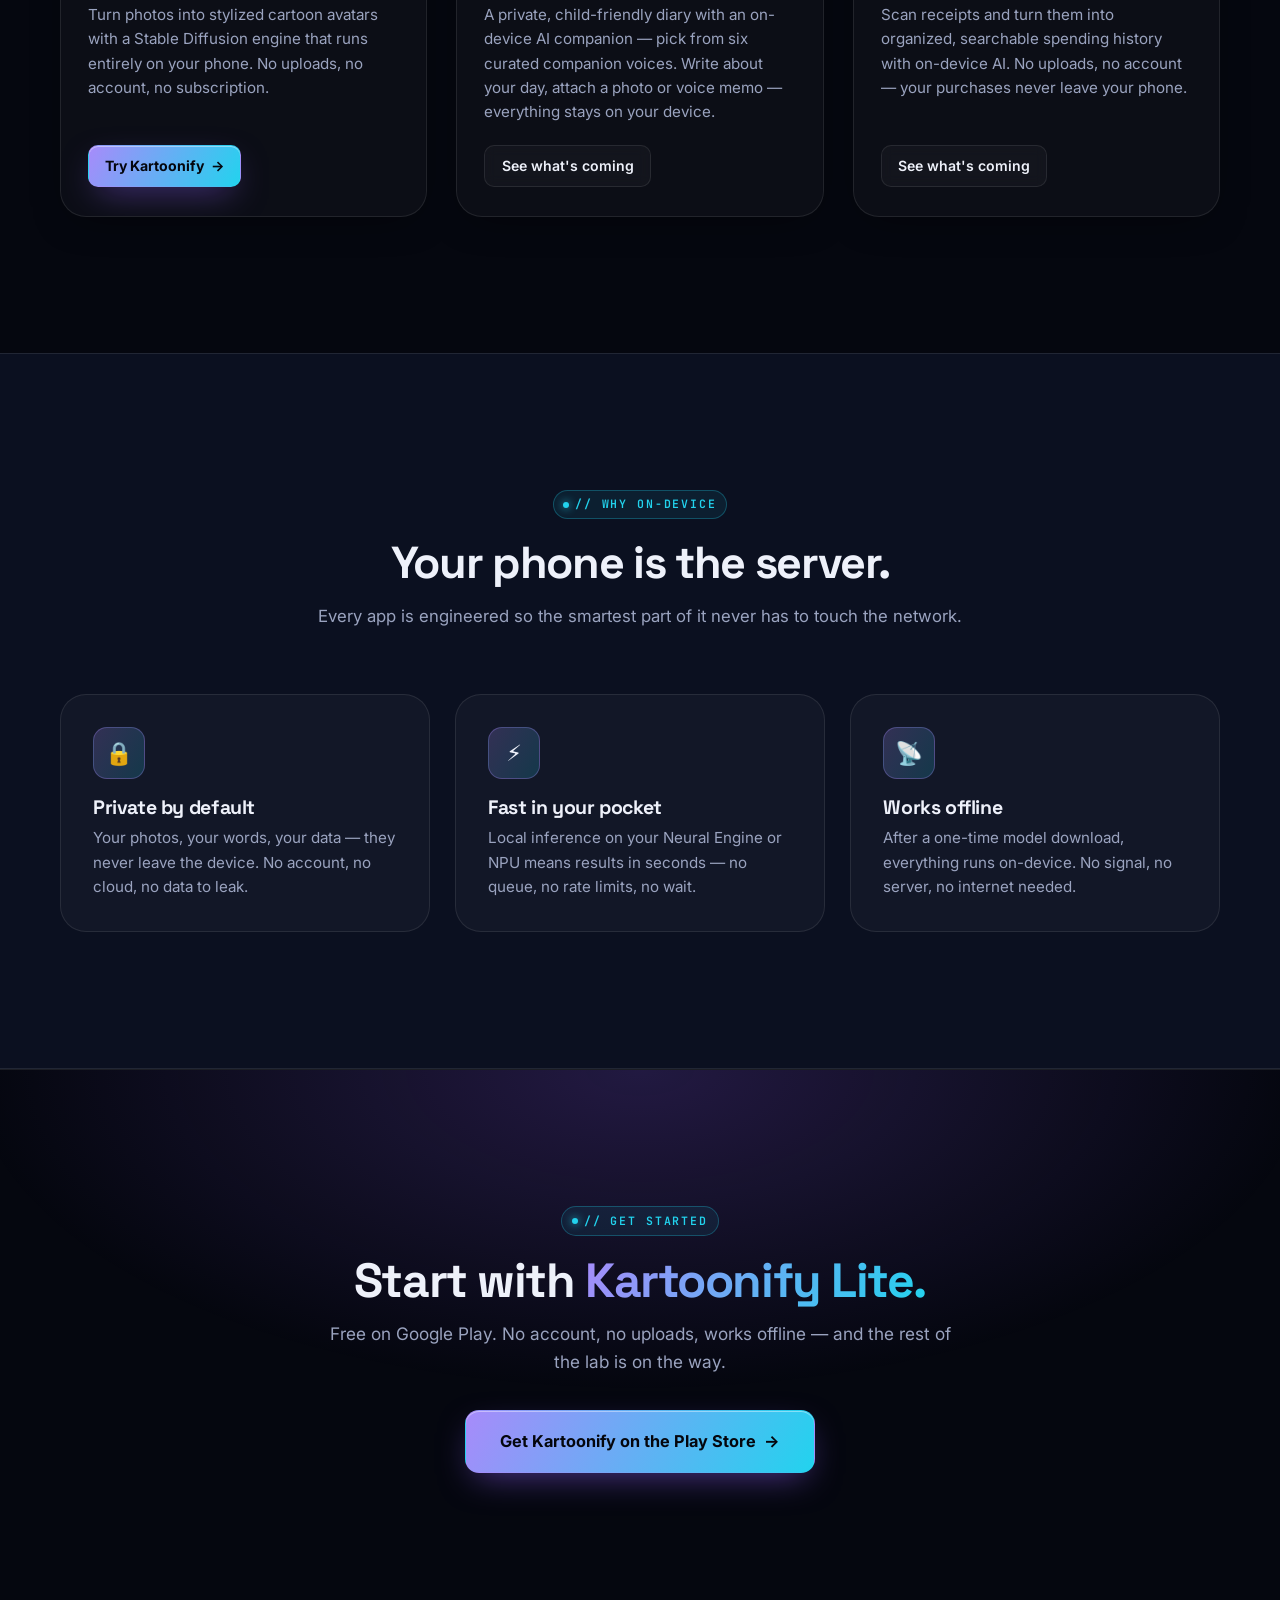
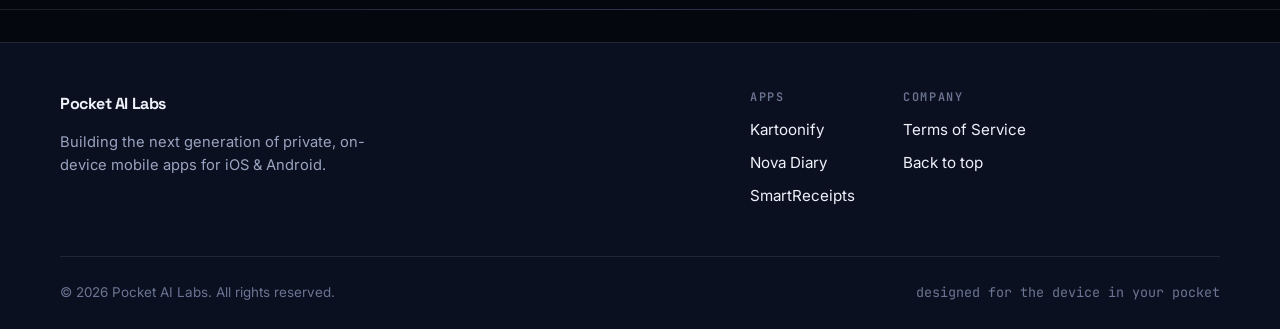
==== commit 40563ea0: "Remove the inference-log code snippet from the homepage hero Center the hero copy in a single column" ====
--- a/index.html
+++ b/index.html
@@ -11,7 +11,7 @@
   <link rel="preconnect" href="https://fonts.googleapis.com" />
   <link rel="preconnect" href="https://fonts.gstatic.com" crossorigin />
   <link href="https://fonts.googleapis.com/css2?family=Inter:wght@400;500;600;700&family=Space+Grotesk:wght@500;600;700;800&family=JetBrains+Mono:wght@400;500;600&display=swap" rel="stylesheet" />
-  <link rel="stylesheet" href="css/styles.css?v=8" />
+  <link rel="stylesheet" href="css/styles.css?v=9" />
 </head>
 <body id="top">
   <div class="ambient" aria-hidden="true"></div>
@@ -74,23 +74,6 @@
             <li><b data-count="0">0</b>bytes uploaded</li>
           </ul>
         </div>
-
-        <div class="hero-visual" aria-hidden="true">
-          <div class="terminal">
-            <div class="terminal-bar">
-              <span class="t-dot r"></span><span class="t-dot y"></span><span class="t-dot g"></span>
-              <span class="t-title">pocketai — inference.log</span>
-            </div>
-            <div class="terminal-body">
-              <div class="ln"><span class="no">01</span><span><span class="cm"># on-device pipeline</span></span></div>
-              <div class="ln"><span class="no">02</span><span><span class="kw">const</span> <span class="fn">run</span> = <span class="kw">await</span> <span class="fn">engine</span>.<span class="kw">load</span>(<span class="str">"sd-1.5"</span>);</span></div>
-              <div class="ln"><span class="no">03</span><span><span class="cm"># no network, no cloud</span></span></div>
-              <div class="ln"><span class="no">04</span><span><span class="fn">result</span> = <span class="kw">await</span> run.<span class="fn">generate</span>(input);</span></div>
-              <div class="ln"><span class="no">05</span><span><span class="ok">✓</span> <span class="cm">done in 1.8s — on device</span></span></div>
-              <div class="ln"><span class="no">06</span><span><span class="kw">await</span> engine.<span class="fn">done</span>()<span class="cursor-blink"></span></span></div>
-            </div>
-          </div>
-        </div>
       </div>
     </section>
 
@@ -244,6 +227,6 @@
     </div>
   </footer>
 
-  <script src="js/main.js?v=3"></script>
+  <script src="js/main.js?v=4"></script>
 </body>
 </html>
--- a/css/styles.css
+++ b/css/styles.css
@@ -181,11 +181,12 @@
 
 /* ---------- Hero ---------- */
 .hero { position: relative; padding: clamp(6rem, 15vw, 10rem) 0 clamp(4rem, 9vw, 7rem); overflow: hidden; }
-.hero-inner { display: grid; grid-template-columns: 1.05fr 0.95fr; gap: clamp(2rem, 5vw, 4rem); align-items: center; position: relative; z-index: 1; }
+.hero-inner { display: flex; flex-direction: column; align-items: center; text-align: center; position: relative; z-index: 1; }
+.hero-copy { display: flex; flex-direction: column; align-items: center; max-width: 52rem; margin-inline: auto; }
 .hero-copy h1 { font-size: clamp(2.5rem, 6vw, 4.1rem); margin-bottom: 1.35rem; letter-spacing: -0.03em; }
-.lede { font-size: 1.16rem; color: var(--text-dim); max-width: 44ch; margin-bottom: 2.4rem; line-height: 1.6; }
+.lede { font-size: 1.16rem; color: var(--text-dim); max-width: 48ch; margin-bottom: 2.4rem; line-height: 1.6; }
 .lede strong { color: var(--text); font-weight: 600; }
-.hero-cta { display: flex; gap: 0.9rem; flex-wrap: wrap; margin-bottom: 2.5rem; }
+.hero-cta { display: flex; gap: 0.9rem; flex-wrap: wrap; justify-content: center; margin-bottom: 2.5rem; }
 
 /* tech chip / badge */
 .pill {
@@ -199,33 +200,13 @@
 @keyframes pulse { 0% { box-shadow: 0 0 0 0 rgba(34,211,238,0.5); } 70% { box-shadow: 0 0 0 9px rgba(34,211,238,0); } 100% { box-shadow: 0 0 0 0 rgba(34,211,238,0); } }
 
 /* count-up stat */
-.hero-stats { display: flex; gap: 2.2rem; flex-wrap: wrap; list-style: none; }
+.hero-stats { display: flex; gap: 2.2rem; flex-wrap: wrap; justify-content: center; list-style: none; }
 .hero-stats li { color: var(--text-dim); font-size: 0.9rem; }
 .hero-stats b { display: block; font-family: var(--font-display); font-size: 1.9rem; font-weight: 700; background: var(--grad); -webkit-background-clip: text; background-clip: text; color: transparent; letter-spacing: -0.02em; }
 .hero-points { display: flex; gap: 2.4rem; flex-wrap: wrap; list-style: none; }
 .hero-points li { display: flex; flex-direction: column; gap: 0.1rem; }
 .hero-points b { font-family: var(--font-display); font-size: 1.25rem; font-weight: 700; background: var(--grad); -webkit-background-clip: text; background-clip: text; color: transparent; }
 .hero-points span { color: var(--text-dim); font-size: 0.82rem; }
-
-/* ---------- Terminal / code card ---------- */
-.terminal {
-  background: #070b16; border: 1px solid var(--line); border-radius: 16px;
-  overflow: hidden; box-shadow: var(--shadow-card), inset 0 1px 0 rgba(255,255,255,0.05);
-}
-.terminal-bar { display: flex; align-items: center; gap: 0.5rem; padding: 0.75rem 1rem; border-bottom: 1px solid var(--line); background: rgba(255,255,255,0.02); }
-.terminal-bar .t-dot { width: 11px; height: 11px; border-radius: 50%; }
-.t-dot.r { background: #ff5f57; } .t-dot.y { background: #febc2e; } .t-dot.g { background: #28c840; }
-.terminal-bar .t-title { margin-left: auto; font-family: var(--font-mono); font-size: 0.72rem; color: var(--text-faint); letter-spacing: 0.05em; }
-.terminal-body { padding: 1.1rem 1.2rem; font-family: var(--font-mono); font-size: 0.82rem; line-height: 1.7; color: #b9c4e2; overflow-x: auto; -webkit-overflow-scrolling: touch; }
-.terminal-body .ln { display: flex; gap: 0.7rem; white-space: pre; }
-.terminal-body .ln .no { color: #3a4258; user-select: none; width: 2ch; text-align: right; flex: 0 0 auto; }
-.terminal-body .kw { color: #a78bfa; }
-.terminal-body .str { color: #67e8f9; }
-.terminal-body .fn { color: #7dd3fc; }
-.terminal-body .cm { color: #5a6478; font-style: italic; }
-.terminal-body .ok { color: var(--lime); }
-.cursor-blink { display: inline-block; width: 8px; height: 1.1em; background: var(--cyan); vertical-align: text-bottom; animation: blink 1.05s steps(1) infinite; }
-@keyframes blink { 0%,100% { opacity: 1; } 50% { opacity: 0; } }
 
 /* ---------- Ticker ---------- */
 .ticker { overflow: hidden; border-block: 1px solid var(--line); background: rgba(255,255,255,0.015); padding: 0.9rem 0; }
@@ -323,22 +304,17 @@
 @media (prefers-reduced-motion: reduce) {
   html { scroll-behavior: auto; }
   .reveal { opacity: 1; transform: none; transition: none; }
-  .ambient::before, .ticker-track, .pill-dot, .status-live .dot, .cursor-blink { animation: none !important; }
+  .ambient::before, .ticker-track, .pill-dot, .status-live .dot { animation: none !important; }
   *, *::before, *::after { animation-duration: 0.01ms !important; animation-iteration-count: 1 !important; transition-duration: 0.01ms !important; }
 }
 
 /* ---------- Responsive ---------- */
 @media (max-width: 880px) {
-  .hero-inner { grid-template-columns: 1fr; text-align: center; gap: 2.6rem; }
-  .hero-copy { display: flex; flex-direction: column; align-items: center; min-width: 0; width: 100%; }
-  .hero-visual { min-width: 0; width: 100%; }
   .hero-copy h1, .lede { max-width: 100%; }
-  .lede { margin-inline: auto; width: 100%; }
-  .hero-cta { justify-content: center; width: 100%; }
-  .hero-stats { justify-content: center; gap: 1.6rem; width: 100%; }
+  .lede { width: 100%; }
+  .hero-cta, .hero-stats { width: 100%; }
+  .hero-stats { gap: 1.6rem; }
   .hero-stats li { max-width: 33%; }
-  .hero-visual { order: -1; width: 100%; }
-  .terminal-body { font-size: 0.7rem; padding: 1rem 1rem; }
   .footer-inner { grid-template-columns: 1fr; text-align: center; justify-items: center; }
   .footer-nav { justify-content: center; }
 }
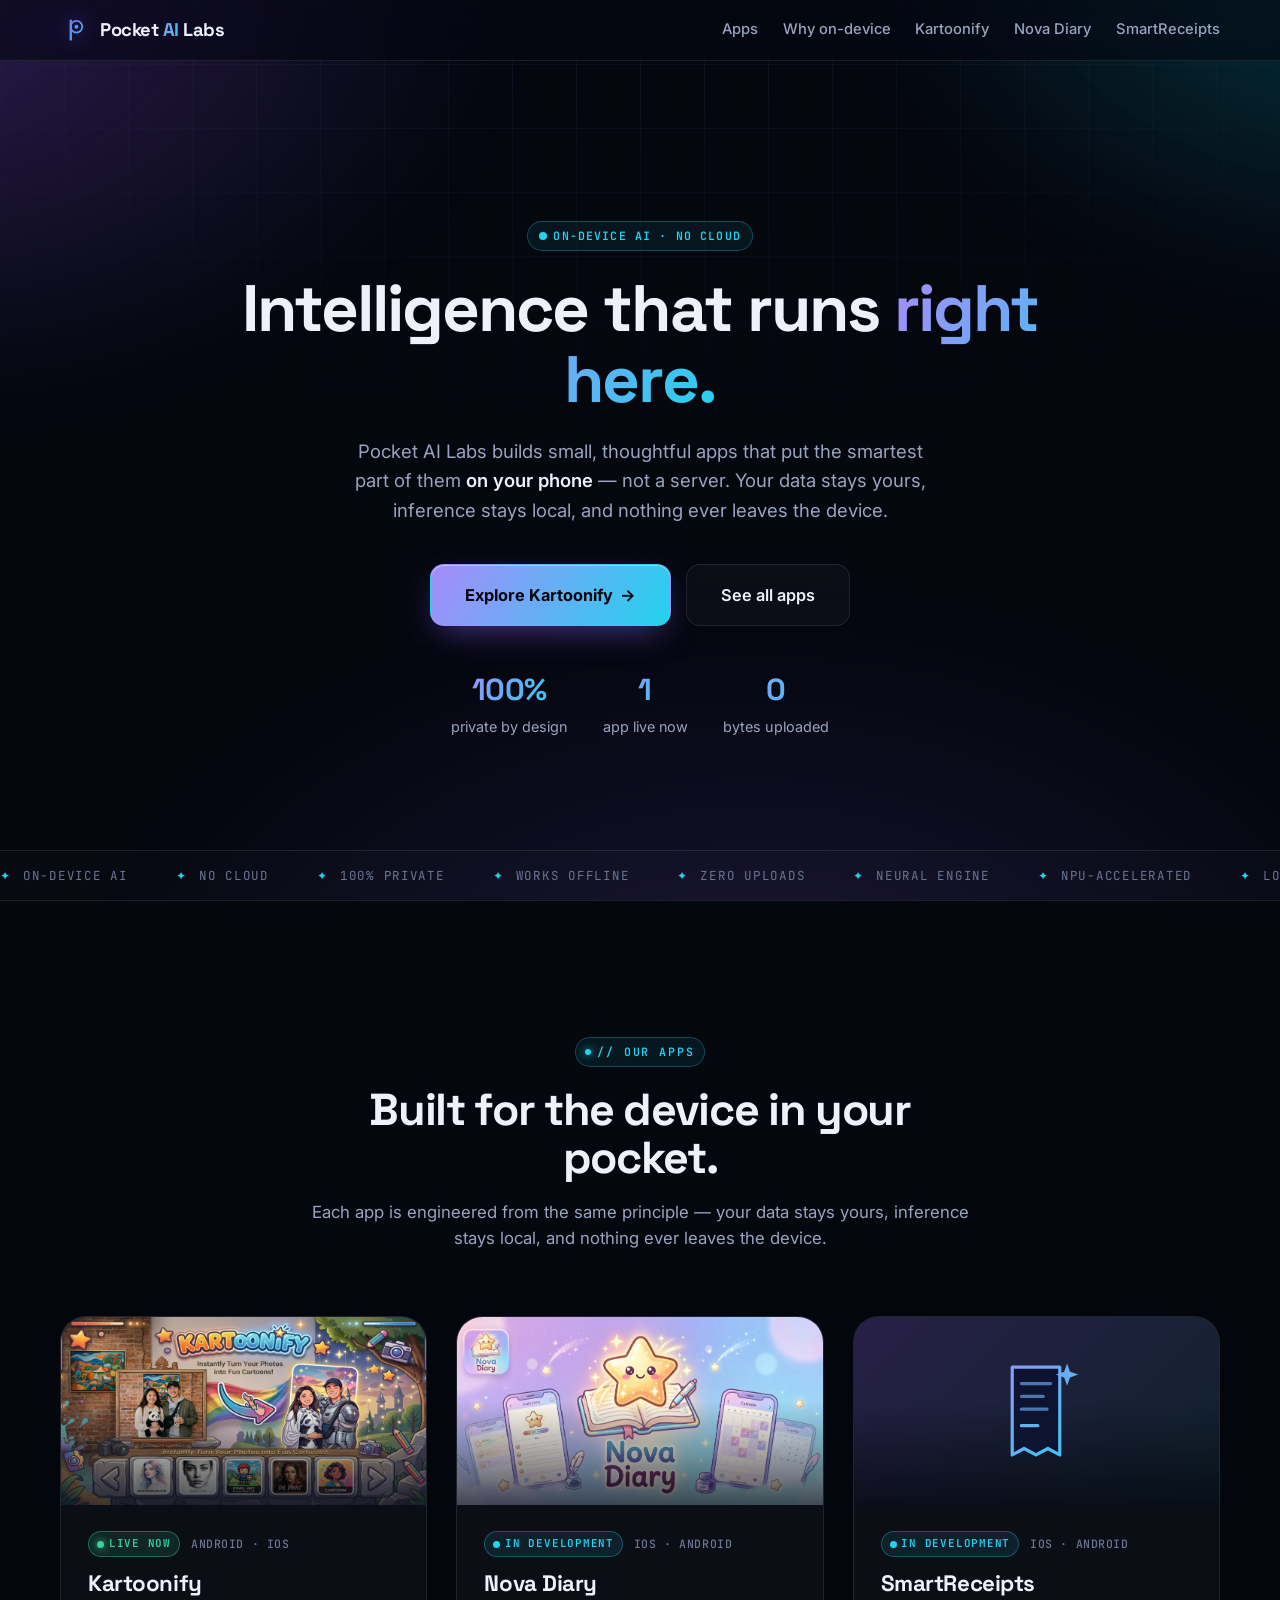
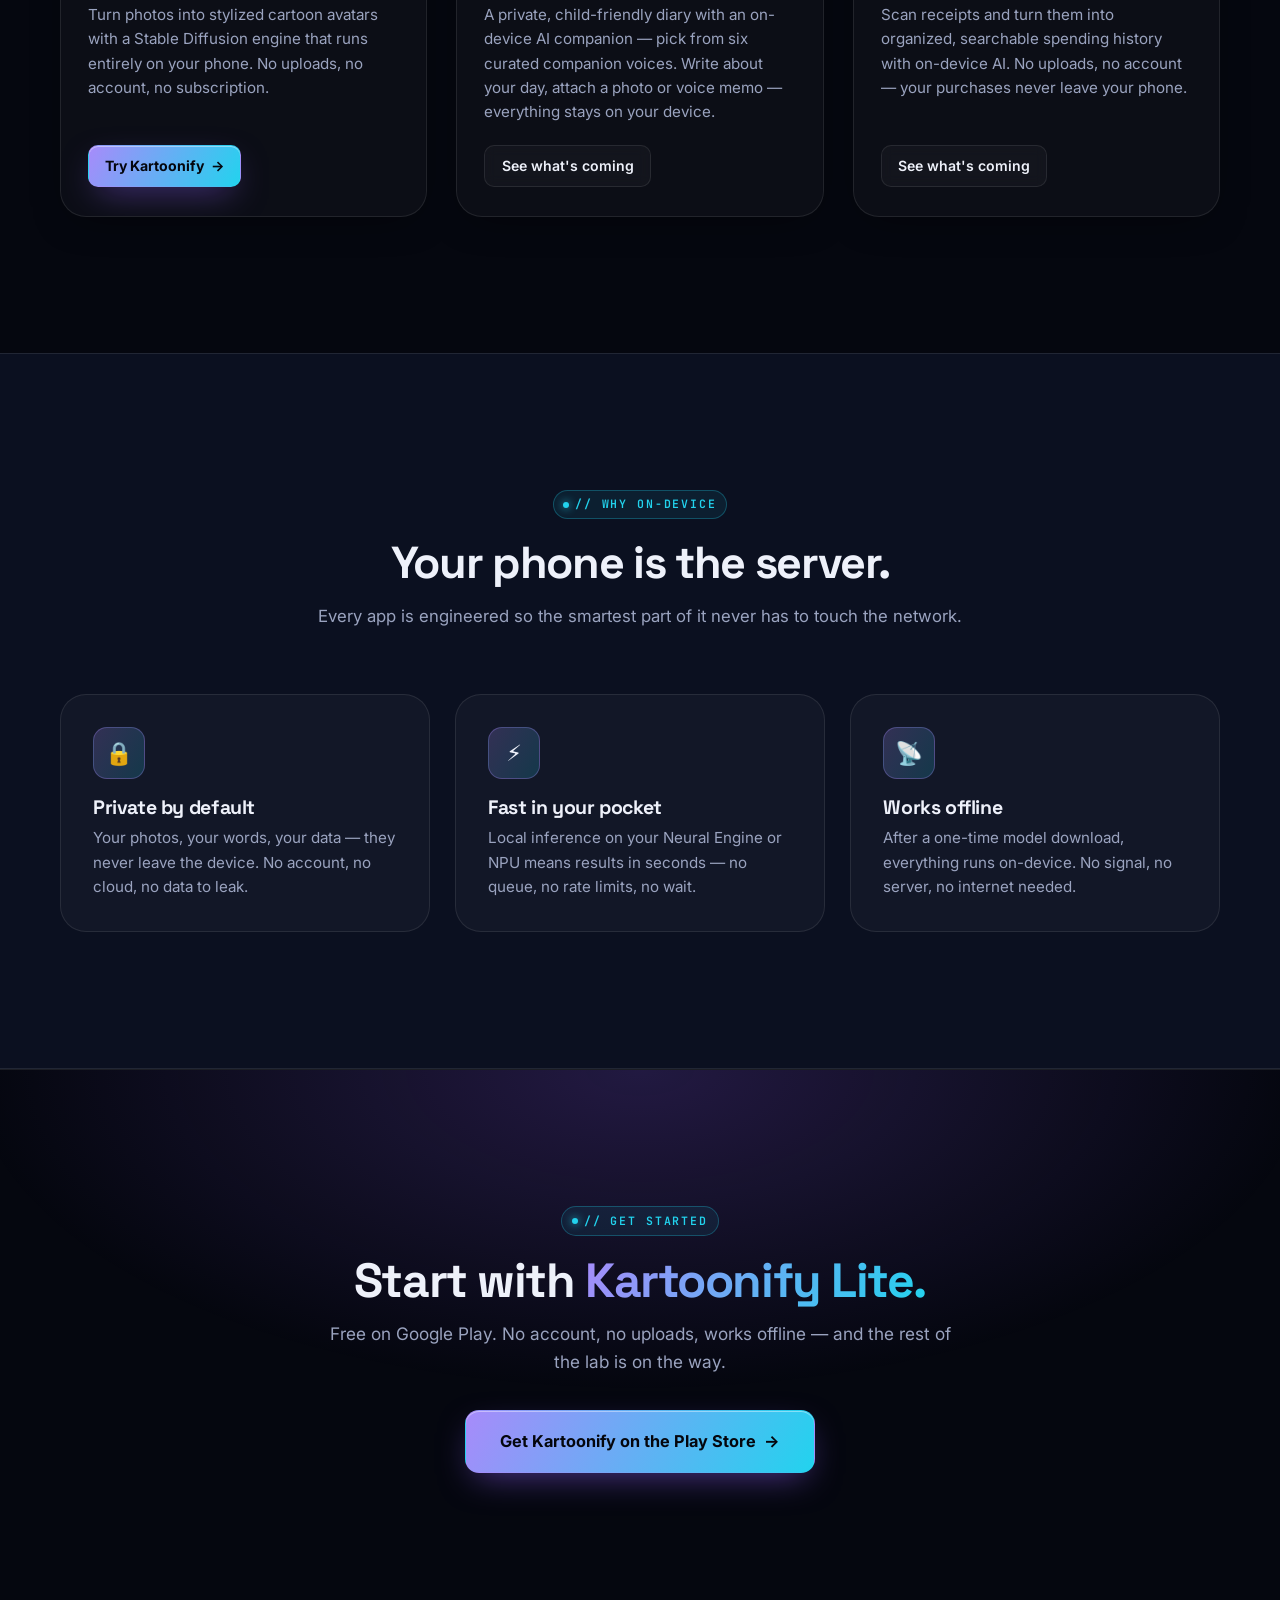
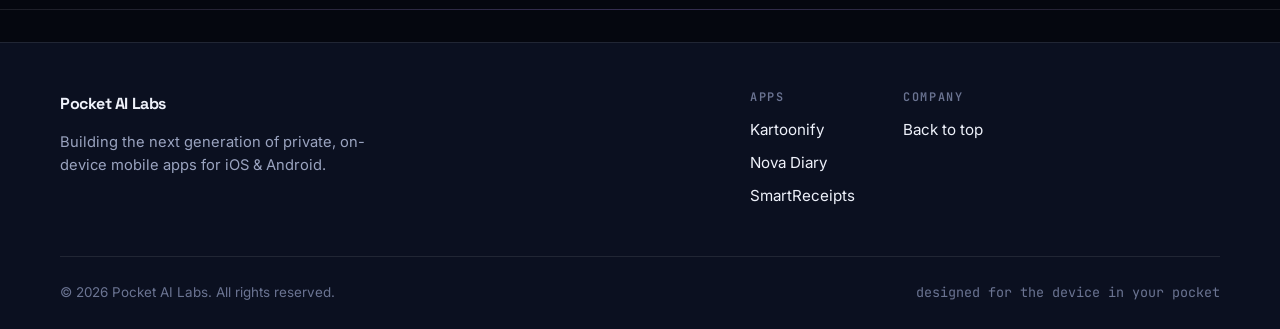
==== commit 85800744: "Reorder Nova Diary screenshots and drop the homepage Company ToS link - Screenshots now read: Yours " ====
--- a/index.html
+++ b/index.html
@@ -216,7 +216,6 @@
         </div>
         <div>
           <h4>Company</h4>
-          <a href="kartoonify/terms.html">Terms of Service</a>
           <a href="#top">Back to top</a>
         </div>
       </nav>
